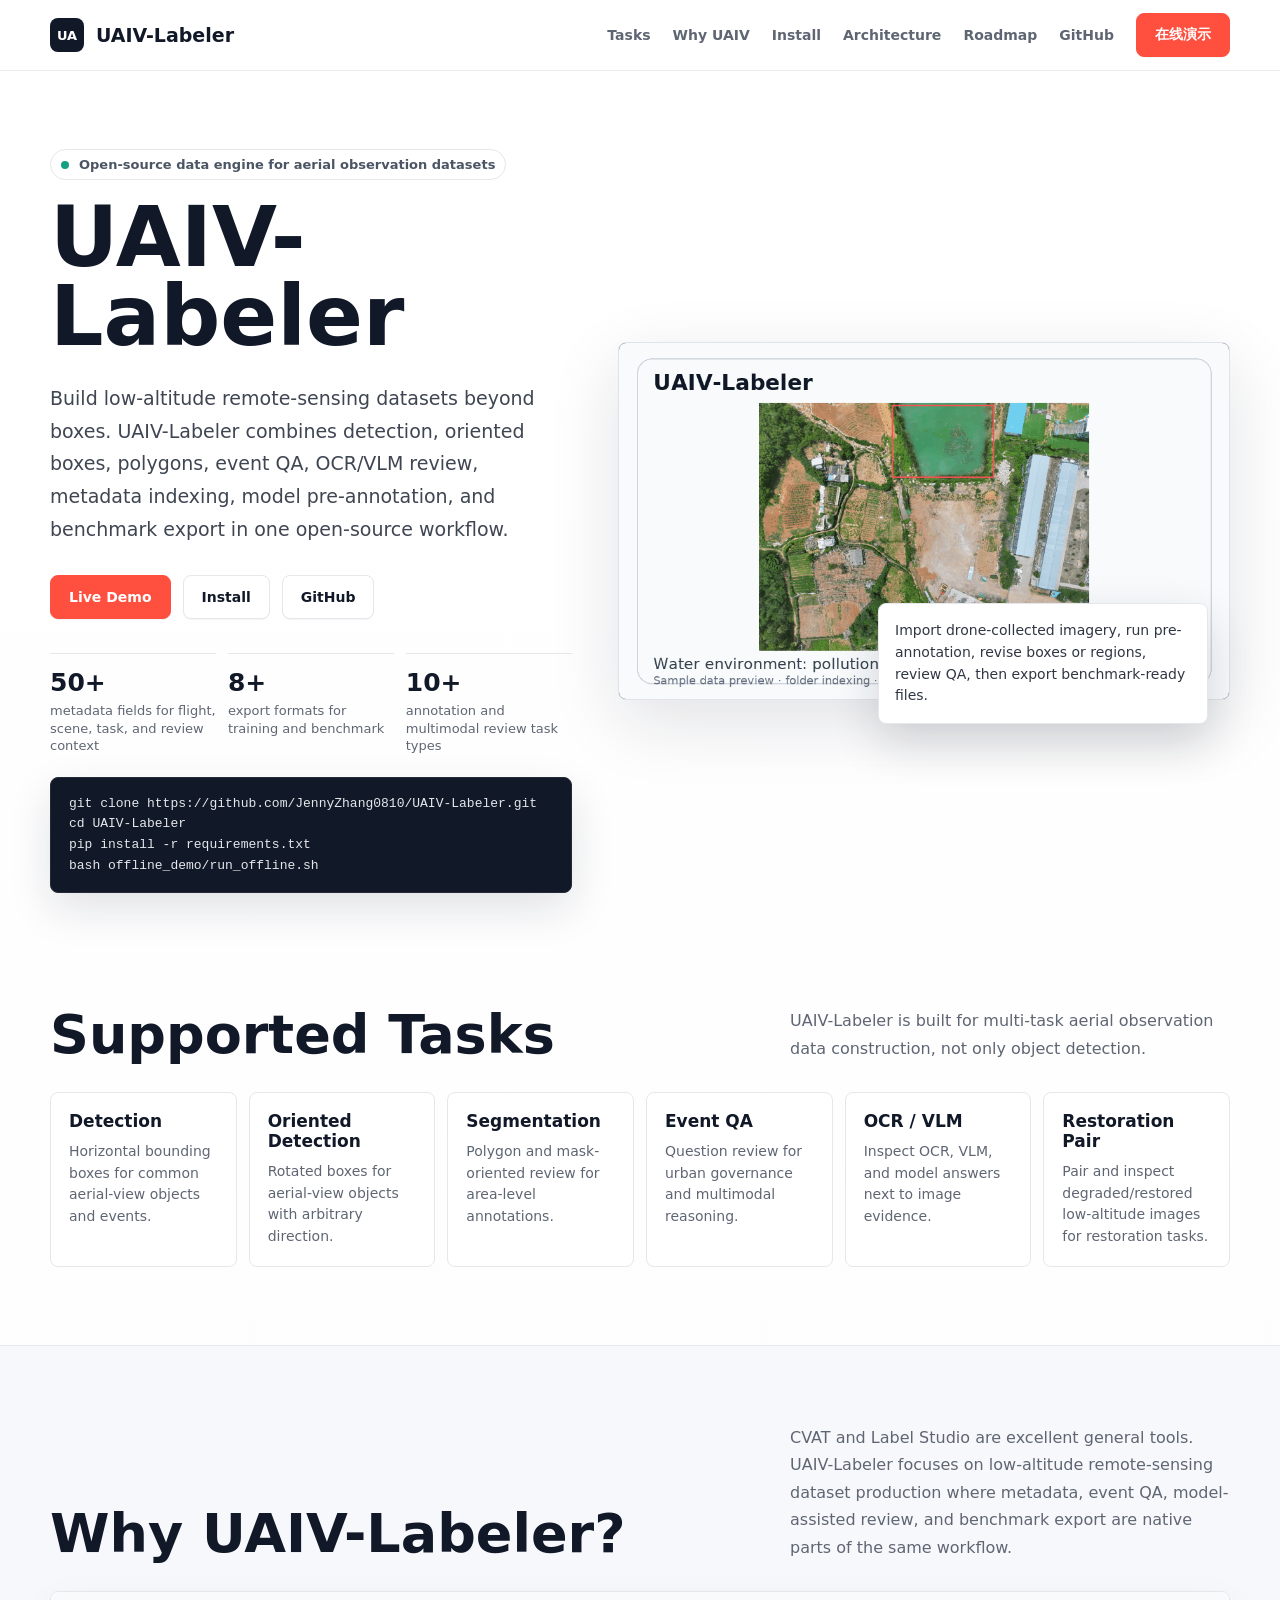
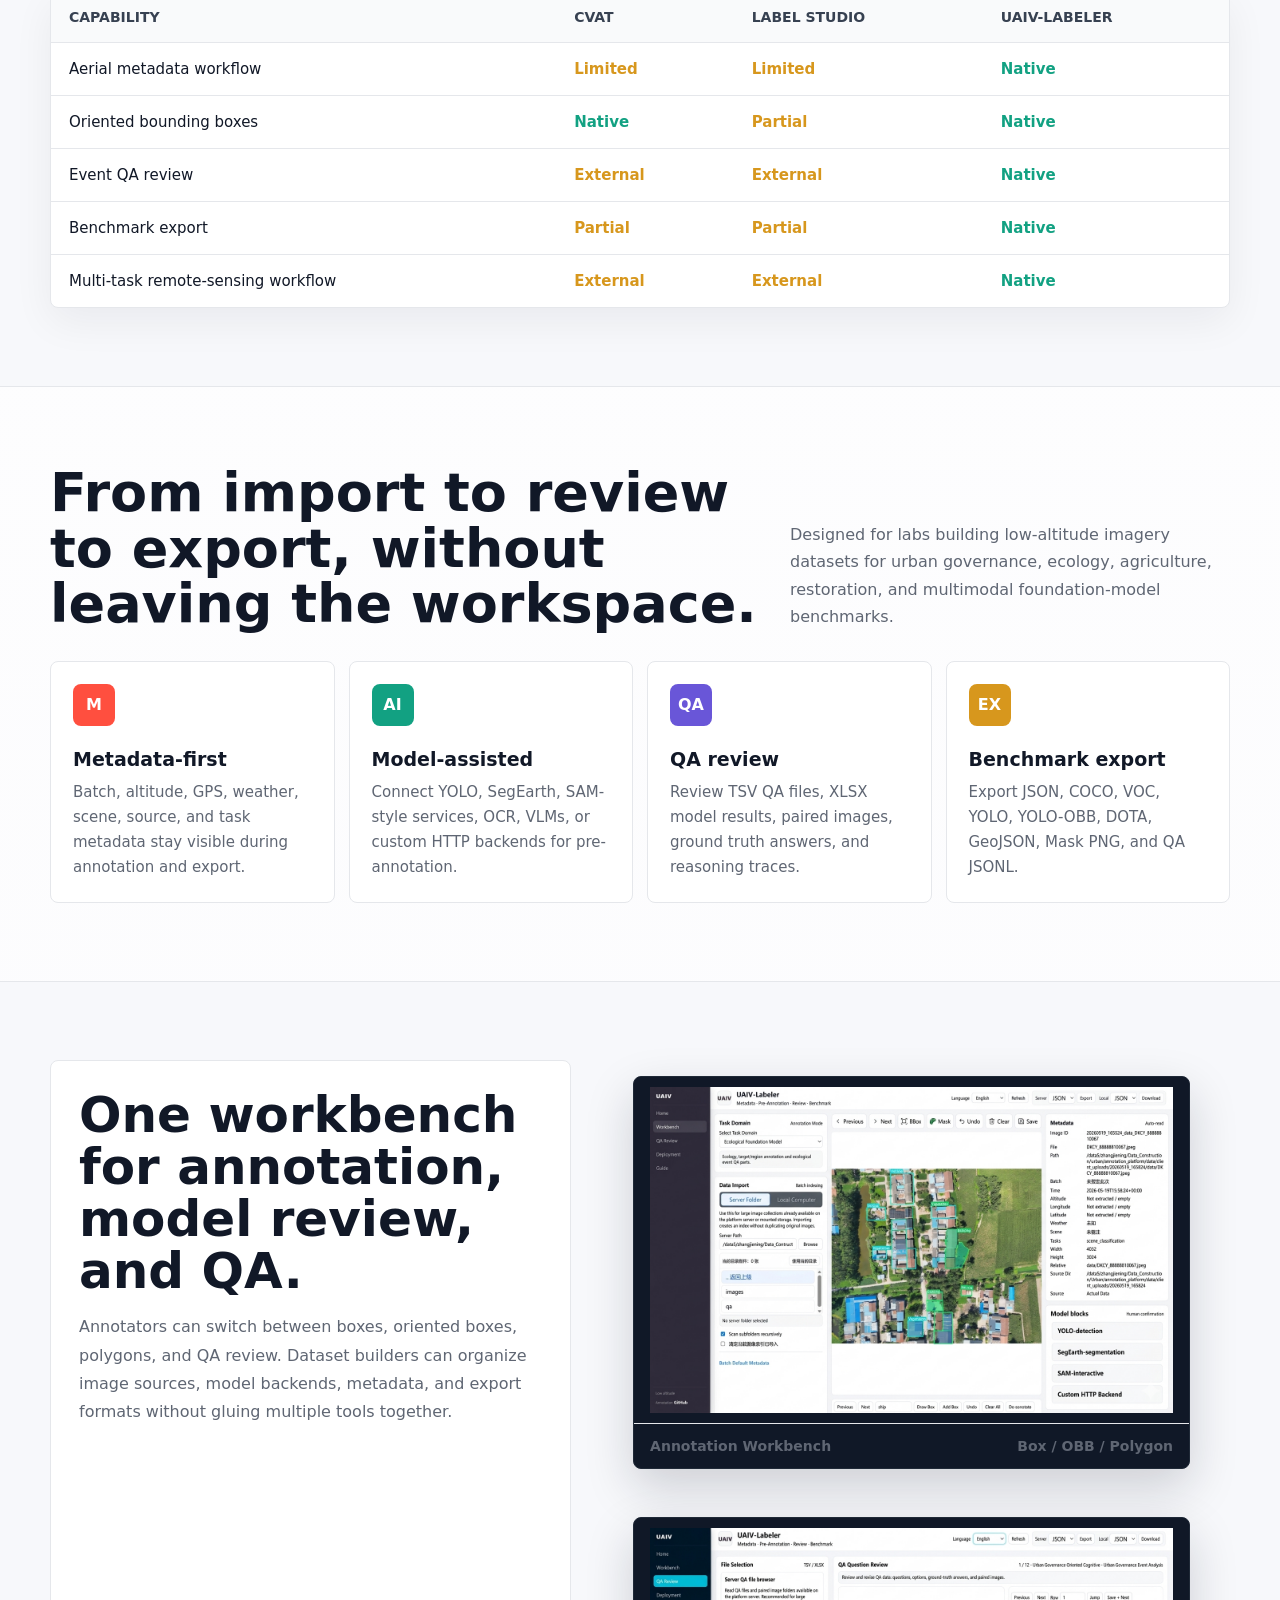
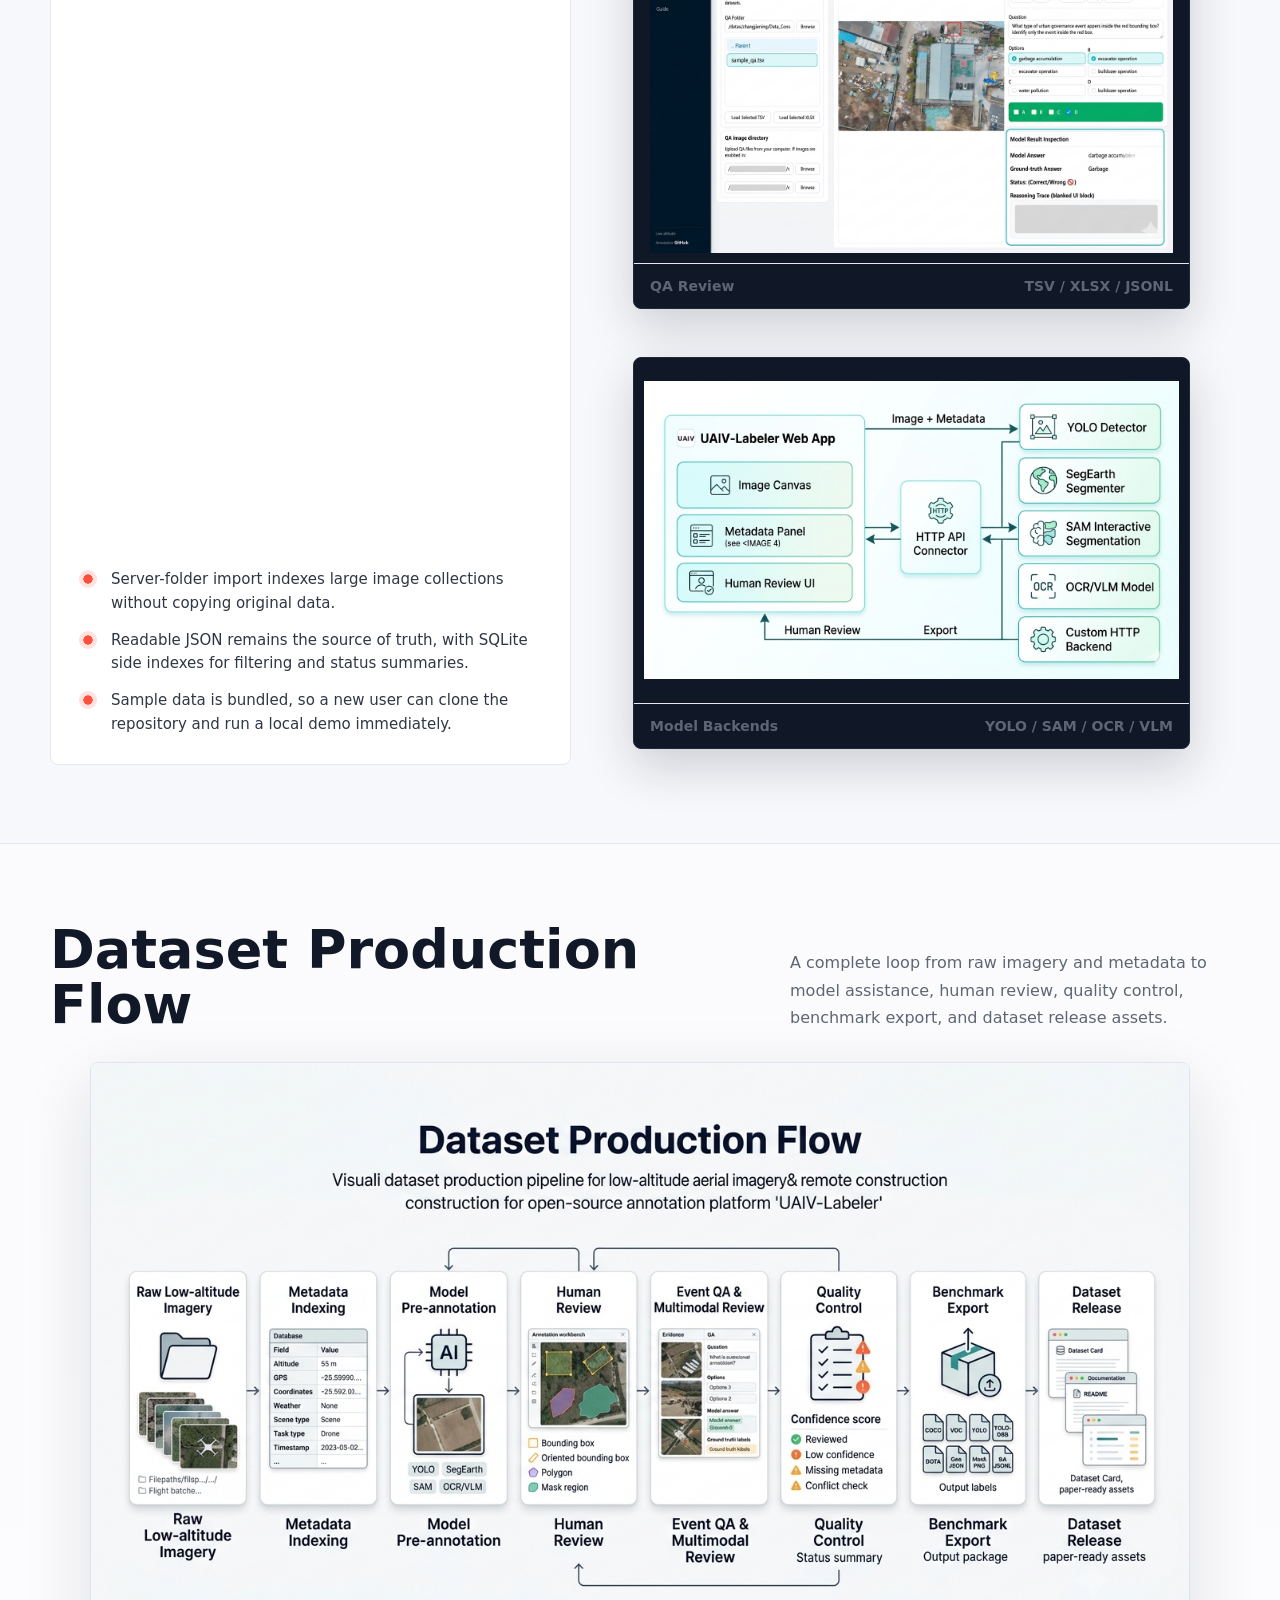
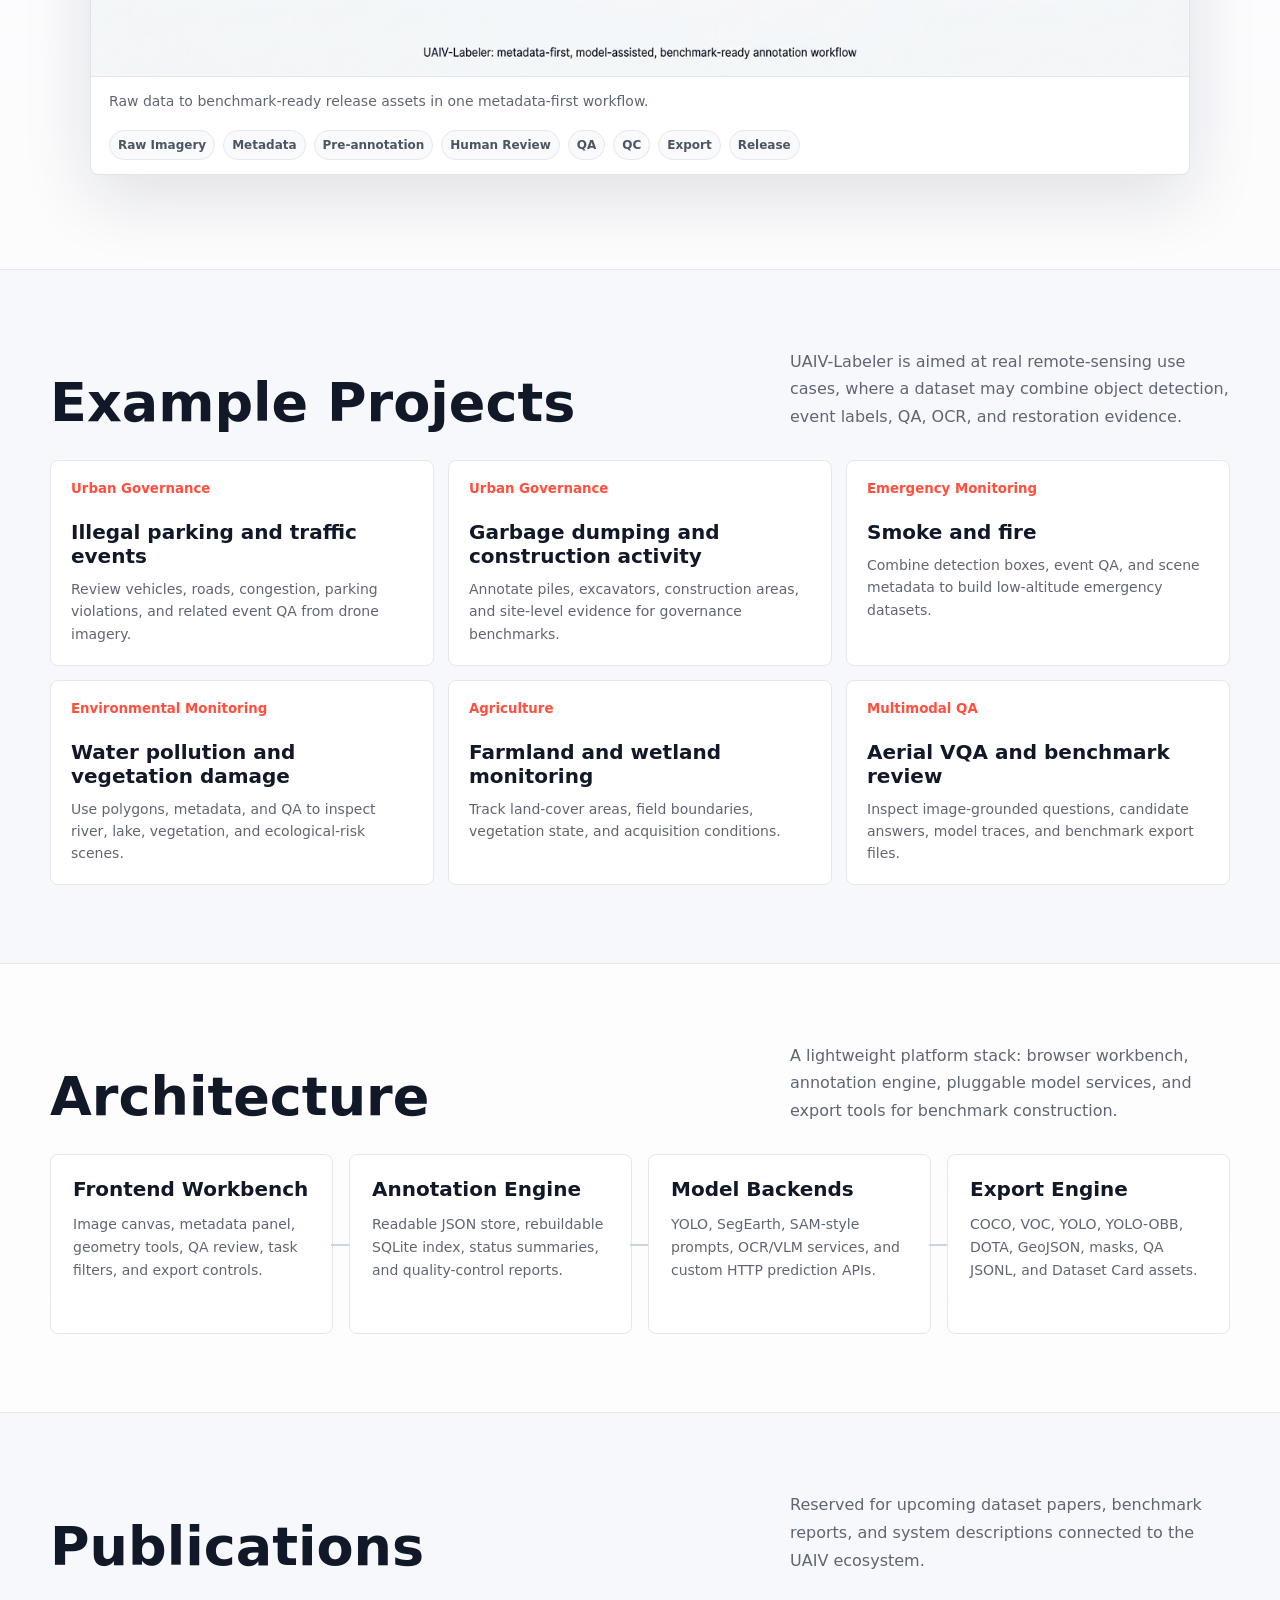
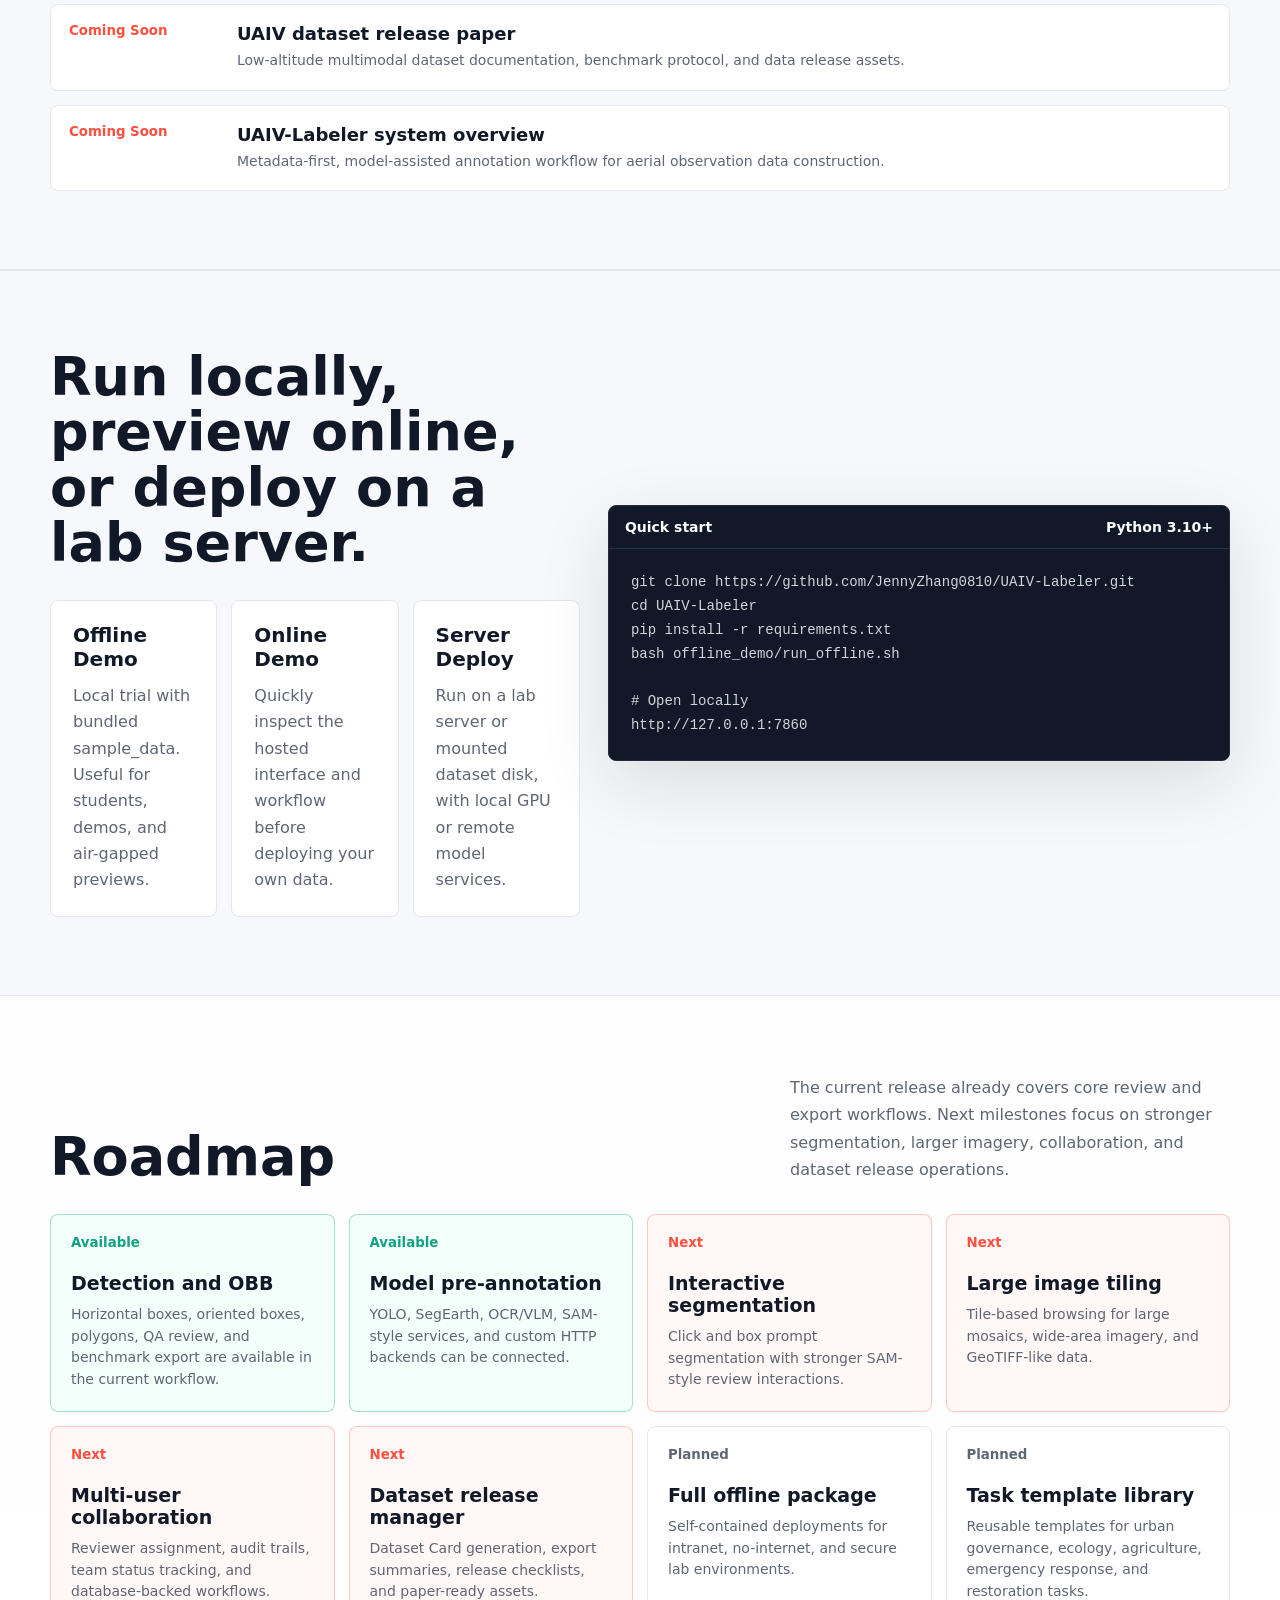
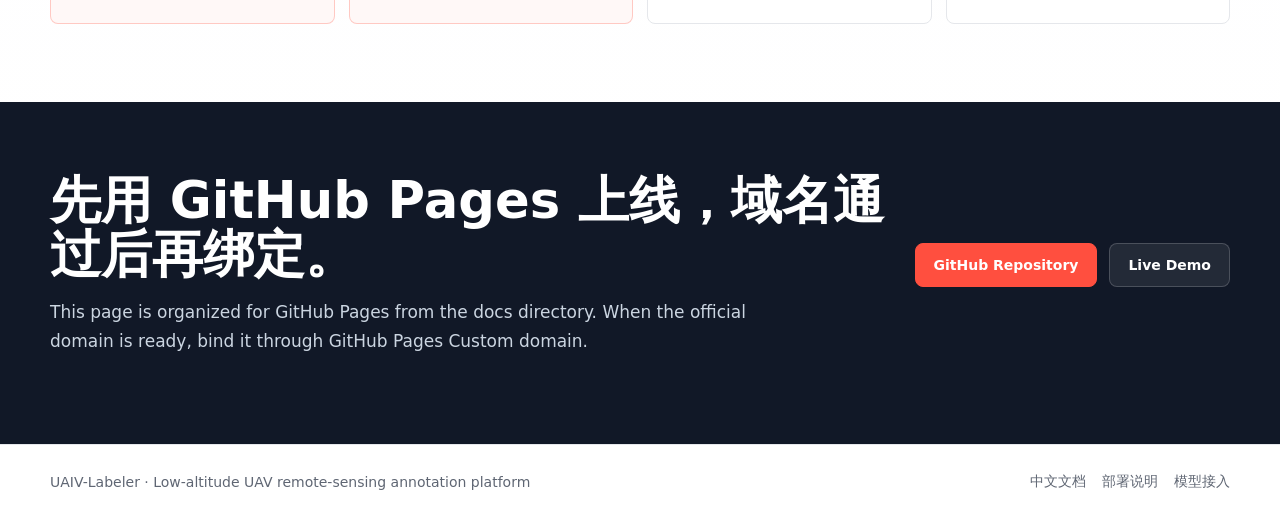
==== docs/index.html @ 48219d0e "Update index.html" ====
<!doctype html>
<html lang="zh-CN">
<head>
  <meta charset="utf-8">
  <meta name="viewport" content="width=device-width, initial-scale=1">
  <meta name="description" content="UAIV-Labeler is a lightweight semi-automatic annotation platform for low-altitude UAV remote-sensing datasets.">
  <title>UAIV-Labeler | Low-altitude UAV Annotation Platform</title>
  <style>
    :root {
      --ink: #111827;
      --muted: #5f6673;
      --line: #e5e7eb;
      --paper: #ffffff;
      --soft: #f7f8fb;
      --accent: #ff4f3f;
      --accent-dark: #d93428;
      --green: #12a182;
      --gold: #d7971d;
      --violet: #6956d8;
      --shadow: 0 22px 70px rgba(17, 24, 39, 0.12);
      font-family: Inter, ui-sans-serif, system-ui, -apple-system, BlinkMacSystemFont, "Segoe UI", Arial, "Noto Sans", sans-serif;
      color: var(--ink);
      background: var(--paper);
    }

    * {
      box-sizing: border-box;
    }

    body {
      margin: 0;
      background: linear-gradient(180deg, #fff 0%, #fbfbfd 44%, #fff 100%);
      color: var(--ink);
      letter-spacing: 0;
    }

    a {
      color: inherit;
      text-decoration: none;
    }

    img {
      display: block;
      max-width: 100%;
    }

    .shell {
      width: min(1180px, calc(100% - 40px));
      margin: 0 auto;
    }

    .nav {
      position: sticky;
      top: 0;
      z-index: 20;
      border-bottom: 1px solid rgba(229, 231, 235, 0.82);
      background: rgba(255, 255, 255, 0.88);
      backdrop-filter: blur(18px);
    }

    .nav-inner {
      display: flex;
      align-items: center;
      justify-content: space-between;
      min-height: 70px;
      gap: 24px;
    }

    .brand {
      display: inline-flex;
      align-items: center;
      gap: 12px;
      font-weight: 800;
      font-size: 19px;
      white-space: nowrap;
    }

    .mark {
      width: 34px;
      height: 34px;
      border-radius: 8px;
      display: grid;
      place-items: center;
      background: var(--ink);
      color: #fff;
      font-size: 13px;
      letter-spacing: 0;
    }

    .nav-links {
      display: flex;
      align-items: center;
      justify-content: flex-end;
      gap: 22px;
      color: var(--muted);
      font-size: 14px;
      font-weight: 650;
    }

    .nav-links a:hover {
      color: var(--ink);
    }

    .button {
      display: inline-flex;
      align-items: center;
      justify-content: center;
      min-height: 44px;
      padding: 0 18px;
      border-radius: 8px;
      border: 1px solid var(--line);
      background: #fff;
      color: var(--ink);
      font-weight: 750;
      font-size: 14px;
      box-shadow: 0 1px 0 rgba(17, 24, 39, 0.04);
    }

    .button.primary {
      border-color: var(--accent);
      background: var(--accent);
      color: #fff;
    }

    .button.primary:hover {
      background: var(--accent-dark);
      border-color: var(--accent-dark);
    }

    .hero {
      padding: 78px 0 36px;
    }

    .hero-grid {
      display: grid;
      grid-template-columns: minmax(0, 0.92fr) minmax(430px, 1.08fr);
      align-items: center;
      gap: 46px;
    }

    .eyebrow {
      display: inline-flex;
      align-items: center;
      gap: 10px;
      margin-bottom: 18px;
      padding: 7px 10px;
      border: 1px solid var(--line);
      border-radius: 999px;
      color: #4b5563;
      background: #fff;
      font-size: 13px;
      font-weight: 750;
    }

    .dot {
      width: 8px;
      height: 8px;
      border-radius: 999px;
      background: var(--green);
    }

    h1 {
      margin: 0;
      max-width: 680px;
      font-size: clamp(48px, 7vw, 84px);
      line-height: 0.94;
      letter-spacing: 0;
    }

    .lead {
      margin: 26px 0 0;
      max-width: 620px;
      color: #3f4652;
      font-size: 19px;
      line-height: 1.72;
    }

    .hero-actions {
      display: flex;
      align-items: center;
      flex-wrap: wrap;
      gap: 12px;
      margin-top: 30px;
    }

    .stats {
      display: grid;
      grid-template-columns: repeat(3, 1fr);
      gap: 12px;
      margin-top: 34px;
      max-width: 620px;
    }

    .stat {
      border-top: 1px solid var(--line);
      padding-top: 16px;
    }

    .stat strong {
      display: block;
      font-size: 25px;
      line-height: 1;
    }

    .stat span {
      display: block;
      margin-top: 7px;
      color: var(--muted);
      font-size: 13px;
      line-height: 1.35;
    }

    .hero-code {
      margin-top: 22px;
      max-width: 620px;
      border-radius: 8px;
      border: 1px solid #252a36;
      background: #111827;
      color: #e5e7eb;
      box-shadow: 0 16px 44px rgba(17, 24, 39, 0.12);
    }

    .hero-code pre {
      padding: 16px 18px;
      font-size: 13px;
      line-height: 1.58;
    }

    .product-shot {
      position: relative;
    }

    .product-frame {
      overflow: hidden;
      border-radius: 8px;
      border: 1px solid #dfe3ea;
      background: #fff;
      box-shadow: var(--shadow);
    }

    .product-frame img {
      width: 100%;
      aspect-ratio: 1312 / 816;
      object-fit: cover;
    }

    .demo-frame img {
      aspect-ratio: 960 / 560;
      object-fit: contain;
      background: #101827;
    }

    .floating-note {
      position: absolute;
      right: 22px;
      bottom: -24px;
      width: min(330px, 70%);
      padding: 16px;
      border: 1px solid var(--line);
      border-radius: 8px;
      background: #fff;
      box-shadow: 0 18px 48px rgba(17, 24, 39, 0.16);
      font-size: 14px;
      line-height: 1.55;
      color: #303744;
    }

    section {
      padding: 78px 0;
    }

    .section-head {
      display: flex;
      align-items: end;
      justify-content: space-between;
      gap: 28px;
      margin-bottom: 30px;
    }

    .section-head h2 {
      margin: 0;
      max-width: 760px;
      font-size: clamp(32px, 4.5vw, 54px);
      line-height: 1.02;
      letter-spacing: 0;
    }

    .section-head p {
      margin: 0;
      max-width: 440px;
      color: var(--muted);
      font-size: 16px;
      line-height: 1.72;
    }

    .feature-grid {
      display: grid;
      grid-template-columns: repeat(4, 1fr);
      gap: 14px;
    }

    .feature {
      min-height: 230px;
      border: 1px solid var(--line);
      border-radius: 8px;
      padding: 22px;
      background: #fff;
    }

    .icon {
      width: 42px;
      height: 42px;
      display: grid;
      place-items: center;
      border-radius: 8px;
      color: #fff;
      font-weight: 850;
      margin-bottom: 22px;
    }

    .feature:nth-child(1) .icon { background: var(--accent); }
    .feature:nth-child(2) .icon { background: var(--green); }
    .feature:nth-child(3) .icon { background: var(--violet); }
    .feature:nth-child(4) .icon { background: var(--gold); }

    .feature h3 {
      margin: 0 0 10px;
      font-size: 19px;
      letter-spacing: 0;
    }

    .feature p {
      margin: 0;
      color: var(--muted);
      line-height: 1.68;
      font-size: 15px;
    }

    .showcase {
      background: var(--soft);
      border-top: 1px solid var(--line);
      border-bottom: 1px solid var(--line);
    }

    .showcase-grid {
      display: grid;
      grid-template-columns: 0.9fr 1.1fr;
      gap: 22px;
      align-items: stretch;
    }

    .showcase-copy {
      display: flex;
      flex-direction: column;
      justify-content: space-between;
      padding: 28px;
      border: 1px solid var(--line);
      border-radius: 8px;
      background: #fff;
    }

    .showcase-copy h2 {
      margin: 0;
      font-size: clamp(30px, 4vw, 50px);
      line-height: 1.04;
    }

    .showcase-copy p {
      color: var(--muted);
      font-size: 16px;
      line-height: 1.76;
    }

    .check-list {
      display: grid;
      gap: 14px;
      margin-top: 16px;
    }

    .check {
      display: grid;
      grid-template-columns: 22px 1fr;
      gap: 10px;
      color: #303744;
      font-size: 15px;
      line-height: 1.55;
    }

    .check::before {
      content: "";
      width: 18px;
      height: 18px;
      margin-top: 2px;
      border-radius: 999px;
      background: radial-gradient(circle at center, var(--accent) 0 35%, #ffe1dd 38% 100%);
    }

    .tabs {
      display: grid;
      gap: 16px;
    }

    .tabs .screen {
      background: #101827;
      border-color: #1f2937;
      box-shadow: 0 18px 48px rgba(17, 24, 39, 0.18);
    }

    .tabs .screen img {
      padding: 10px;
      background: #101827;
      object-fit: contain;
    }

    .screen {
      overflow: hidden;
      border: 1px solid #dfe3ea;
      border-radius: 8px;
      background: #fff;
      box-shadow: 0 14px 40px rgba(17, 24, 39, 0.08);
    }

    .screen img {
      width: 100%;
      aspect-ratio: 1312 / 816;
      object-fit: cover;
    }

    .screen-caption {
      display: flex;
      align-items: center;
      justify-content: space-between;
      gap: 12px;
      padding: 14px 16px;
      border-top: 1px solid var(--line);
      color: var(--muted);
      font-size: 14px;
      font-weight: 650;
    }

    .workflow-grid {
      display: grid;
      grid-template-columns: repeat(3, 1fr);
      gap: 16px;
    }

    .step {
      position: relative;
      border: 1px solid var(--line);
      border-radius: 8px;
      background: #fff;
      padding: 24px;
      min-height: 245px;
    }

    .step-number {
      color: var(--accent);
      font-weight: 850;
      font-size: 14px;
      margin-bottom: 34px;
    }

    .step h3 {
      margin: 0 0 12px;
      font-size: 22px;
    }

    .step p {
      margin: 0;
      color: var(--muted);
      line-height: 1.68;
    }

    .code-panel {
      overflow: hidden;
      border-radius: 8px;
      border: 1px solid #252a36;
      background: #111827;
      color: #d1d5db;
      box-shadow: var(--shadow);
    }

    .code-title {
      display: flex;
      align-items: center;
      justify-content: space-between;
      padding: 13px 16px;
      border-bottom: 1px solid #263041;
      color: #f9fafb;
      font-weight: 750;
      font-size: 14px;
    }

    pre {
      margin: 0;
      padding: 22px;
      overflow-x: auto;
      font: 14px/1.7 ui-monospace, SFMono-Regular, Menlo, Monaco, Consolas, "Liberation Mono", monospace;
      white-space: pre;
    }

    .two-col {
      display: grid;
      grid-template-columns: 0.92fr 1.08fr;
      gap: 28px;
      align-items: center;
    }

    .mode-grid {
      display: grid;
      grid-template-columns: repeat(3, 1fr);
      gap: 14px;
    }

    .mode {
      border: 1px solid var(--line);
      border-radius: 8px;
      background: #fff;
      padding: 22px;
      min-height: 210px;
    }

    .mode strong {
      display: block;
      font-size: 20px;
      margin-bottom: 12px;
    }

    .mode p {
      margin: 0;
      color: var(--muted);
      line-height: 1.65;
    }

    .task-grid {
      display: grid;
      grid-template-columns: repeat(6, 1fr);
      gap: 12px;
    }

    .task {
      min-height: 150px;
      padding: 18px;
      border: 1px solid var(--line);
      border-radius: 8px;
      background: #fff;
    }

    .task strong {
      display: block;
      margin-bottom: 10px;
      font-size: 17px;
    }

    .task span {
      color: var(--muted);
      font-size: 14px;
      line-height: 1.55;
    }

    .compare-wrap {
      overflow-x: auto;
      border: 1px solid var(--line);
      border-radius: 8px;
      background: #fff;
      box-shadow: 0 14px 40px rgba(17, 24, 39, 0.06);
    }

    .compare-table {
      width: 100%;
      min-width: 760px;
      border-collapse: collapse;
      text-align: left;
      font-size: 15px;
    }

    .compare-table th,
    .compare-table td {
      padding: 17px 18px;
      border-bottom: 1px solid var(--line);
    }

    .compare-table th {
      background: #f9fafb;
      color: #374151;
      font-size: 14px;
      text-transform: uppercase;
      letter-spacing: 0;
    }

    .compare-table tr:last-child td {
      border-bottom: 0;
    }

    .yes {
      color: var(--green);
      font-weight: 850;
    }

    .no {
      color: #9ca3af;
      font-weight: 850;
    }

    .partial {
      color: var(--gold);
      font-weight: 850;
    }

    .project-grid {
      display: grid;
      grid-template-columns: repeat(3, 1fr);
      gap: 14px;
    }

    .project {
      min-height: 160px;
      padding: 20px;
      border: 1px solid var(--line);
      border-radius: 8px;
      background: #fff;
    }

    .project small {
      display: block;
      color: var(--accent);
      font-weight: 800;
      margin-bottom: 24px;
    }

    .project strong {
      display: block;
      font-size: 20px;
      margin-bottom: 10px;
    }

    .project span {
      color: var(--muted);
      line-height: 1.58;
      font-size: 14px;
    }

    .architecture {
      display: grid;
      grid-template-columns: repeat(4, 1fr);
      gap: 16px;
      align-items: stretch;
    }

    .arch-node {
      position: relative;
      min-height: 180px;
      padding: 22px;
      border: 1px solid var(--line);
      border-radius: 8px;
      background: #fff;
    }

    .arch-node::after {
      content: "";
      position: absolute;
      top: 50%;
      right: -17px;
      width: 18px;
      height: 2px;
      background: #cbd5e1;
    }

    .arch-node:last-child::after {
      display: none;
    }

    .arch-node strong {
      display: block;
      font-size: 20px;
      margin-bottom: 12px;
    }

    .arch-node p {
      margin: 0;
      color: var(--muted);
      line-height: 1.62;
      font-size: 14px;
    }

    .flow-figure {
      overflow: hidden;
      border: 1px solid #dfe3ea;
      border-radius: 8px;
      background: #fff;
      box-shadow: var(--shadow);
    }

    .flow-figure img {
      width: 100%;
      aspect-ratio: 1376 / 768;
      object-fit: contain;
      background: #fff;
    }

    .flow-caption {
      display: flex;
      align-items: center;
      justify-content: space-between;
      gap: 18px;
      flex-wrap: wrap;
      padding: 14px 18px;
      border-top: 1px solid var(--line);
      color: var(--muted);
      font-size: 14px;
      line-height: 1.5;
    }

    .flow-tags {
      display: flex;
      gap: 8px;
      flex-wrap: wrap;
    }

    .flow-tags span {
      padding: 5px 8px;
      border: 1px solid var(--line);
      border-radius: 999px;
      background: #f9fafb;
      color: #4b5563;
      font-size: 12px;
      font-weight: 750;
    }

    .roadmap-grid {
      display: grid;
      grid-template-columns: repeat(4, 1fr);
      gap: 14px;
    }

    .roadmap-item {
      min-height: 168px;
      padding: 20px;
      border: 1px solid var(--line);
      border-radius: 8px;
      background: #fff;
    }

    .roadmap-item.done {
      border-color: rgba(18, 161, 130, 0.34);
      background: #f3fffb;
    }

    .roadmap-item.next {
      border-color: rgba(255, 79, 63, 0.28);
      background: #fff8f7;
    }

    .roadmap-item small {
      display: block;
      margin-bottom: 22px;
      font-weight: 850;
      color: var(--muted);
    }

    .roadmap-item.done small {
      color: var(--green);
    }

    .roadmap-item.next small {
      color: var(--accent);
    }

    .roadmap-item strong {
      display: block;
      margin-bottom: 10px;
      font-size: 19px;
    }

    .roadmap-item span {
      color: var(--muted);
      line-height: 1.55;
      font-size: 14px;
    }

    .publication-list {
      display: grid;
      gap: 14px;
    }

    .publication {
      display: grid;
      grid-template-columns: 150px 1fr;
      gap: 18px;
      padding: 18px;
      border: 1px solid var(--line);
      border-radius: 8px;
      background: #fff;
    }

    .publication small {
      color: var(--accent);
      font-weight: 850;
    }

    .publication strong {
      display: block;
      margin-bottom: 6px;
      font-size: 18px;
    }

    .publication span {
      color: var(--muted);
      line-height: 1.55;
      font-size: 14px;
    }

    .cta {
      padding: 72px 0 88px;
      background: #111827;
      color: #fff;
    }

    .cta-inner {
      display: grid;
      grid-template-columns: 1fr auto;
      gap: 30px;
      align-items: center;
    }

    .cta h2 {
      margin: 0 0 16px;
      font-size: clamp(32px, 4vw, 52px);
      line-height: 1.05;
    }

    .cta p {
      margin: 0;
      max-width: 720px;
      color: #cbd5e1;
      font-size: 17px;
      line-height: 1.72;
    }

    .cta-actions {
      display: flex;
      gap: 12px;
      flex-wrap: wrap;
      justify-content: flex-end;
    }

    .cta .button {
      border-color: rgba(255,255,255,0.18);
      background: rgba(255,255,255,0.08);
      color: #fff;
    }

    .cta .button.primary {
      background: var(--accent);
      border-color: var(--accent);
    }

    footer {
      border-top: 1px solid var(--line);
      padding: 28px 0;
      color: var(--muted);
      font-size: 14px;
      background: #fff;
    }

    .footer-inner {
      display: flex;
      align-items: center;
      justify-content: space-between;
      gap: 18px;
      flex-wrap: wrap;
    }

    
    .footer-links {
      display: flex;
      gap: 16px;
      flex-wrap: wrap;
    }

    @media (max-width: 980px) {
      .nav-links a:not(.button) {
        display: none;
      }

      .hero-grid,
      .showcase-grid,
      .two-col,
      .cta-inner {
        grid-template-columns: 1fr;
      }

      .feature-grid,
      .workflow-grid,
      .mode-grid,
      .task-grid,
      .project-grid,
      .architecture,
      .roadmap-grid {
        grid-template-columns: repeat(2, 1fr);
      }

      .arch-node::after {
        display: none;
      }

      .section-head {
        display: block;
      }

      .section-head p {
        margin-top: 18px;
      }

      .cta-actions {
        justify-content: flex-start;
      }
    }

    @media (max-width: 640px) {
      .shell {
        width: min(100% - 28px, 1180px);
      }

      .nav-inner {
        min-height: 64px;
      }

      .brand {
        font-size: 17px;
      }

      .nav-links .button {
        min-height: 38px;
        padding: 0 12px;
      }

      .hero {
        padding-top: 52px;
      }

      h1 {
        font-size: 46px;
      }

      .lead {
        font-size: 17px;
      }

      .stats,
      .feature-grid,
      .workflow-grid,
      .mode-grid,
      .task-grid,
      .project-grid,
      .architecture,
      .roadmap-grid,
      .publication {
        grid-template-columns: 1fr;
      }

      .floating-note {
        position: static;
        width: 100%;
        margin-top: 12px;
      }

      section {
        padding: 58px 0;
      }

      .showcase-copy {
        padding: 22px;
      }
    }
  </style>
</head>
<body>
  <nav class="nav">
    <div class="shell nav-inner">
      <a class="brand" href="#">
        <span class="mark">UA</span>
        <span>UAIV-Labeler</span>
      </a>
      <div class="nav-links">
        <a href="#tasks">Tasks</a>
        <a href="#compare">Why UAIV</a>
        <a href="#install">Install</a>
        <a href="#architecture">Architecture</a>
        <a href="#roadmap">Roadmap</a>
        <a href="https://github.com/JennyZhang0810/UAIV-Labeler">GitHub</a>
        <a class="button primary" href="http://121.48.163.156:7860">在线演示</a>
      </div>
    </div>
  </nav>

  <main>
    <header class="hero">
      <div class="shell hero-grid">
        <div>
          <div class="eyebrow"><span class="dot"></span> Open-source data engine for aerial observation datasets</div>
          <h1>UAIV-Labeler</h1>
          <p class="lead">
            Build low-altitude remote-sensing datasets beyond boxes. UAIV-Labeler combines detection, oriented boxes, polygons, event QA, OCR/VLM review, metadata indexing, model pre-annotation, and benchmark export in one open-source workflow.
          </p>
          <div class="hero-actions">
            <a class="button primary" href="http://121.48.163.156:7860">Live Demo</a>
            <a class="button" href="#install">Install</a>
            <a class="button" href="https://github.com/JennyZhang0810/UAIV-Labeler">GitHub</a>
          </div>
          <div class="stats">
            <div class="stat">
              <strong>50+</strong>
              <span>metadata fields for flight, scene, task, and review context</span>
            </div>
            <div class="stat">
              <strong>8+</strong>
              <span>export formats for training and benchmark</span>
            </div>
            <div class="stat">
              <strong>10+</strong>
              <span>annotation and multimodal review task types</span>
            </div>
          </div>
          <div id="install" class="hero-code">
            <pre><code>git clone https://github.com/JennyZhang0810/UAIV-Labeler.git
cd UAIV-Labeler
pip install -r requirements.txt
bash offline_demo/run_offline.sh</code></pre>
          </div>
        </div>
        <div class="product-shot">
          <div class="product-frame demo-frame">
            <img src="site-assets/sample-preview.gif" alt="UAIV-Labeler demo workflow animation">
          </div>
          <div class="floating-note">
            Import drone-collected imagery, run pre-annotation, revise boxes or regions, review QA, then export benchmark-ready files.
          </div>
        </div>
      </div>
    </header>

    <section id="tasks">
      <div class="shell">
        <div class="section-head">
          <h2>Supported Tasks</h2>
          <p>UAIV-Labeler is built for multi-task aerial observation data construction, not only object detection.</p>
        </div>
        <div class="task-grid">
          <article class="task">
            <strong>Detection</strong>
            <span>Horizontal bounding boxes for common aerial-view objects and events.</span>
          </article>
          <article class="task">
            <strong>Oriented Detection</strong>
            <span>Rotated boxes for aerial-view objects with arbitrary direction.</span>
          </article>
          <article class="task">
            <strong>Segmentation</strong>
            <span>Polygon and mask-oriented review for area-level annotations.</span>
          </article>
          <article class="task">
            <strong>Event QA</strong>
            <span>Question review for urban governance and multimodal reasoning.</span>
          </article>
          <article class="task">
            <strong>OCR / VLM</strong>
            <span>Inspect OCR, VLM, and model answers next to image evidence.</span>
          </article>
          <article class="task">
            <strong>Restoration Pair</strong>
            <span>Pair and inspect degraded/restored low-altitude images for restoration tasks.</span>
          </article>
        </div>
      </div>
    </section>

    <section id="compare" class="showcase">
      <div class="shell">
        <div class="section-head">
          <h2>Why UAIV-Labeler?</h2>
          <p>CVAT and Label Studio are excellent general tools. UAIV-Labeler focuses on low-altitude remote-sensing dataset production where metadata, event QA, model-assisted review, and benchmark export are native parts of the same workflow.</p>
        </div>
        <div class="compare-wrap">
          <table class="compare-table" aria-label="UAIV-Labeler comparison with CVAT and Label Studio">
            <thead>
              <tr>
                <th>Capability</th>
                <th>CVAT</th>
                <th>Label Studio</th>
                <th>UAIV-Labeler</th>
              </tr>
            </thead>
            <tbody>
              <tr>
                <td>Aerial metadata workflow</td>
                <td class="partial">Limited</td>
                <td class="partial">Limited</td>
                <td class="yes">Native</td>
              </tr>
              <tr>
                <td>Oriented bounding boxes</td>
                <td class="yes">Native</td>
                <td class="partial">Partial</td>
                <td class="yes">Native</td>
              </tr>
              <tr>
                <td>Event QA review</td>
                <td class="partial">External</td>
                <td class="partial">External</td>
                <td class="yes">Native</td>
              </tr>
              <tr>
                <td>Benchmark export</td>
                <td class="partial">Partial</td>
                <td class="partial">Partial</td>
                <td class="yes">Native</td>
              </tr>
              <tr>
                <td>Multi-task remote-sensing workflow</td>
                <td class="partial">External</td>
                <td class="partial">External</td>
                <td class="yes">Native</td>
              </tr>
            </tbody>
          </table>
        </div>
      </div>
    </section>

    <section id="features">
      <div class="shell">
        <div class="section-head">
          <h2>From import to review to export, without leaving the workspace.</h2>
          <p>Designed for labs building low-altitude imagery datasets for urban governance, ecology, agriculture, restoration, and multimodal foundation-model benchmarks.</p>
        </div>
        <div class="feature-grid">
          <article class="feature">
            <div class="icon">M</div>
            <h3>Metadata-first</h3>
            <p>Batch, altitude, GPS, weather, scene, source, and task metadata stay visible during annotation and export.</p>
          </article>
          <article class="feature">
            <div class="icon">AI</div>
            <h3>Model-assisted</h3>
            <p>Connect YOLO, SegEarth, SAM-style services, OCR, VLMs, or custom HTTP backends for pre-annotation.</p>
          </article>
          <article class="feature">
            <div class="icon">QA</div>
            <h3>QA review</h3>
            <p>Review TSV QA files, XLSX model results, paired images, ground truth answers, and reasoning traces.</p>
          </article>
          <article class="feature">
            <div class="icon">EX</div>
            <h3>Benchmark export</h3>
            <p>Export JSON, COCO, VOC, YOLO, YOLO-OBB, DOTA, GeoJSON, Mask PNG, and QA JSONL.</p>
          </article>
        </div>
      </div>
    </section>

    <section class="showcase">
      <div class="shell showcase-grid">
        <div class="showcase-copy">
          <div>
            <h2>One workbench for annotation, model review, and QA.</h2>
            <p>Annotators can switch between boxes, oriented boxes, polygons, and QA review. Dataset builders can organize image sources, model backends, metadata, and export formats without gluing multiple tools together.</p>
          </div>
          <div class="check-list">
            <div class="check">Server-folder import indexes large image collections without copying original data.</div>
            <div class="check">Readable JSON remains the source of truth, with SQLite side indexes for filtering and status summaries.</div>
            <div class="check">Sample data is bundled, so a new user can clone the repository and run a local demo immediately.</div>
          </div>
        </div>
        <div class="tabs">
          <figure class="screen">
            <img src="site-assets/workbench.png" alt="UAIV-Labeler annotation workbench screenshot">
            <figcaption class="screen-caption">
              <span>Annotation Workbench</span>
              <span>Box / OBB / Polygon</span>
            </figcaption>
          </figure>
          <figure class="screen">
            <img src="site-assets/qa-review.png" alt="UAIV-Labeler QA review screenshot">
            <figcaption class="screen-caption">
              <span>QA Review</span>
              <span>TSV / XLSX / JSONL</span>
            </figcaption>
          </figure>
          <figure class="screen">
            <img src="site-assets/model-backends.jpg" alt="UAIV-Labeler model integration screenshot">
            <figcaption class="screen-caption">
              <span>Model Backends</span>
              <span>YOLO / SAM / OCR / VLM</span>
            </figcaption>
          </figure>
        </div>
      </div>
    </section>

    <section id="workflow">
      <div class="shell">
        <div class="section-head">
          <h2>Dataset Production Flow</h2>
          <p>A complete loop from raw imagery and metadata to model assistance, human review, quality control, benchmark export, and dataset release assets.</p>
        </div>
        <figure class="flow-figure">
          <img src="site-assets/dataset-production-flow.png.png" alt="Dataset production flow from raw imagery and metadata indexing to pre-annotation, human review, quality control, benchmark export, and dataset release">
          <figcaption class="flow-caption">
            <span>Raw data to benchmark-ready release assets in one metadata-first workflow.</span>
            <div class="flow-tags">
              <span>Raw Imagery</span>
              <span>Metadata</span>
              <span>Pre-annotation</span>
              <span>Human Review</span>
              <span>QA</span>
              <span>QC</span>
              <span>Export</span>
              <span>Release</span>
            </div>
          </figcaption>
        </figure>
      </div>
    </section>

    <section id="examples" class="showcase">
      <div class="shell">
        <div class="section-head">
          <h2>Example Projects</h2>
          <p>UAIV-Labeler is aimed at real remote-sensing use cases, where a dataset may combine object detection, event labels, QA, OCR, and restoration evidence.</p>
        </div>
        <div class="project-grid">
          <article class="project">
            <small>Urban Governance</small>
            <strong>Illegal parking and traffic events</strong>
            <span>Review vehicles, roads, congestion, parking violations, and related event QA from drone imagery.</span>
          </article>
          <article class="project">
            <small>Urban Governance</small>
            <strong>Garbage dumping and construction activity</strong>
            <span>Annotate piles, excavators, construction areas, and site-level evidence for governance benchmarks.</span>
          </article>
          <article class="project">
            <small>Emergency Monitoring</small>
            <strong>Smoke and fire</strong>
            <span>Combine detection boxes, event QA, and scene metadata to build low-altitude emergency datasets.</span>
          </article>
          <article class="project">
            <small>Environmental Monitoring</small>
            <strong>Water pollution and vegetation damage</strong>
            <span>Use polygons, metadata, and QA to inspect river, lake, vegetation, and ecological-risk scenes.</span>
          </article>
          <article class="project">
            <small>Agriculture</small>
            <strong>Farmland and wetland monitoring</strong>
            <span>Track land-cover areas, field boundaries, vegetation state, and acquisition conditions.</span>
          </article>
          <article class="project">
            <small>Multimodal QA</small>
            <strong>Aerial VQA and benchmark review</strong>
            <span>Inspect image-grounded questions, candidate answers, model traces, and benchmark export files.</span>
          </article>
        </div>
      </div>
    </section>

    <section id="architecture">
      <div class="shell">
        <div class="section-head">
          <h2>Architecture</h2>
          <p>A lightweight platform stack: browser workbench, annotation engine, pluggable model services, and export tools for benchmark construction.</p>
        </div>
        <div class="architecture">
          <article class="arch-node">
            <strong>Frontend Workbench</strong>
            <p>Image canvas, metadata panel, geometry tools, QA review, task filters, and export controls.</p>
          </article>
          <article class="arch-node">
            <strong>Annotation Engine</strong>
            <p>Readable JSON store, rebuildable SQLite index, status summaries, and quality-control reports.</p>
          </article>
          <article class="arch-node">
            <strong>Model Backends</strong>
            <p>YOLO, SegEarth, SAM-style prompts, OCR/VLM services, and custom HTTP prediction APIs.</p>
          </article>
          <article class="arch-node">
            <strong>Export Engine</strong>
            <p>COCO, VOC, YOLO, YOLO-OBB, DOTA, GeoJSON, masks, QA JSONL, and Dataset Card assets.</p>
          </article>
        </div>
      </div>
    </section>

    <section class="showcase">
      <div class="shell">
        <div class="section-head">
          <h2>Publications</h2>
          <p>Reserved for upcoming dataset papers, benchmark reports, and system descriptions connected to the UAIV ecosystem.</p>
        </div>
        <div class="publication-list">
          <article class="publication">
            <small>Coming Soon</small>
            <div>
              <strong>UAIV dataset release paper</strong>
              <span>Low-altitude multimodal dataset documentation, benchmark protocol, and data release assets.</span>
            </div>
          </article>
          <article class="publication">
            <small>Coming Soon</small>
            <div>
              <strong>UAIV-Labeler system overview</strong>
              <span>Metadata-first, model-assisted annotation workflow for aerial observation data construction.</span>
            </div>
          </article>
        </div>
      </div>
    </section>

    <section class="showcase">
      <div class="shell two-col">
        <div>
          <div class="section-head">
            <h2>Run locally, preview online, or deploy on a lab server.</h2>
          </div>
          <div class="mode-grid">
            <article class="mode">
              <strong>Offline Demo</strong>
              <p>Local trial with bundled sample_data. Useful for students, demos, and air-gapped previews.</p>
            </article>
            <article class="mode">
              <strong>Online Demo</strong>
              <p>Quickly inspect the hosted interface and workflow before deploying your own data.</p>
            </article>
            <article class="mode">
              <strong>Server Deploy</strong>
              <p>Run on a lab server or mounted dataset disk, with local GPU or remote model services.</p>
            </article>
          </div>
        </div>
        <div class="code-panel">
          <div class="code-title">
            <span>Quick start</span>
            <span>Python 3.10+</span>
          </div>
          <pre><code>git clone https://github.com/JennyZhang0810/UAIV-Labeler.git
cd UAIV-Labeler
pip install -r requirements.txt
bash offline_demo/run_offline.sh

# Open locally
http://127.0.0.1:7860</code></pre>
        </div>
      </div>
    </section>

    <section id="roadmap">
      <div class="shell">
        <div class="section-head">
          <h2>Roadmap</h2>
          <p>The current release already covers core review and export workflows. Next milestones focus on stronger segmentation, larger imagery, collaboration, and dataset release operations.</p>
        </div>
        <div class="roadmap-grid">
          <article class="roadmap-item done">
            <small>Available</small>
            <strong>Detection and OBB</strong>
            <span>Horizontal boxes, oriented boxes, polygons, QA review, and benchmark export are available in the current workflow.</span>
          </article>
          <article class="roadmap-item done">
            <small>Available</small>
            <strong>Model pre-annotation</strong>
            <span>YOLO, SegEarth, OCR/VLM, SAM-style services, and custom HTTP backends can be connected.</span>
          </article>
          <article class="roadmap-item next">
            <small>Next</small>
            <strong>Interactive segmentation</strong>
            <span>Click and box prompt segmentation with stronger SAM-style review interactions.</span>
          </article>
          <article class="roadmap-item next">
            <small>Next</small>
            <strong>Large image tiling</strong>
            <span>Tile-based browsing for large mosaics, wide-area imagery, and GeoTIFF-like data.</span>
          </article>
          <article class="roadmap-item next">
            <small>Next</small>
            <strong>Multi-user collaboration</strong>
            <span>Reviewer assignment, audit trails, team status tracking, and database-backed workflows.</span>
          </article>
          <article class="roadmap-item next">
            <small>Next</small>
            <strong>Dataset release manager</strong>
            <span>Dataset Card generation, export summaries, release checklists, and paper-ready assets.</span>
          </article>
          <article class="roadmap-item">
            <small>Planned</small>
            <strong>Full offline package</strong>
            <span>Self-contained deployments for intranet, no-internet, and secure lab environments.</span>
          </article>
          <article class="roadmap-item">
            <small>Planned</small>
            <strong>Task template library</strong>
            <span>Reusable templates for urban governance, ecology, agriculture, emergency response, and restoration tasks.</span>
          </article>
        </div>
      </div>
    </section>

    <section class="cta">
      <div class="shell cta-inner">
        <div>
          <h2>先用 GitHub Pages 上线，域名通过后再绑定。</h2>
          <p>This page is organized for GitHub Pages from the docs directory. When the official domain is ready, bind it through GitHub Pages Custom domain.</p>
        </div>
        <div class="cta-actions">
          <a class="button primary" href="https://github.com/JennyZhang0810/UAIV-Labeler">GitHub Repository</a>
          <a class="button" href="http://121.48.163.156:7860">Live Demo</a>
        </div>
      </div>
    </section>
  </main>

  <footer>
    <div class="shell footer-inner">
      <span>UAIV-Labeler · Low-altitude UAV remote-sensing annotation platform</span>
      <div class="footer-links">
        <a href="https://github.com/JennyZhang0810/UAIV-Labeler/blob/main/README_zh.md">中文文档</a>
        <a href="DEPLOYMENT.md">部署说明</a>
        <a href="CUSTOM_MODEL.md">模型接入</a>
      </div>
    </div>
  </footer>
</body>
</html>
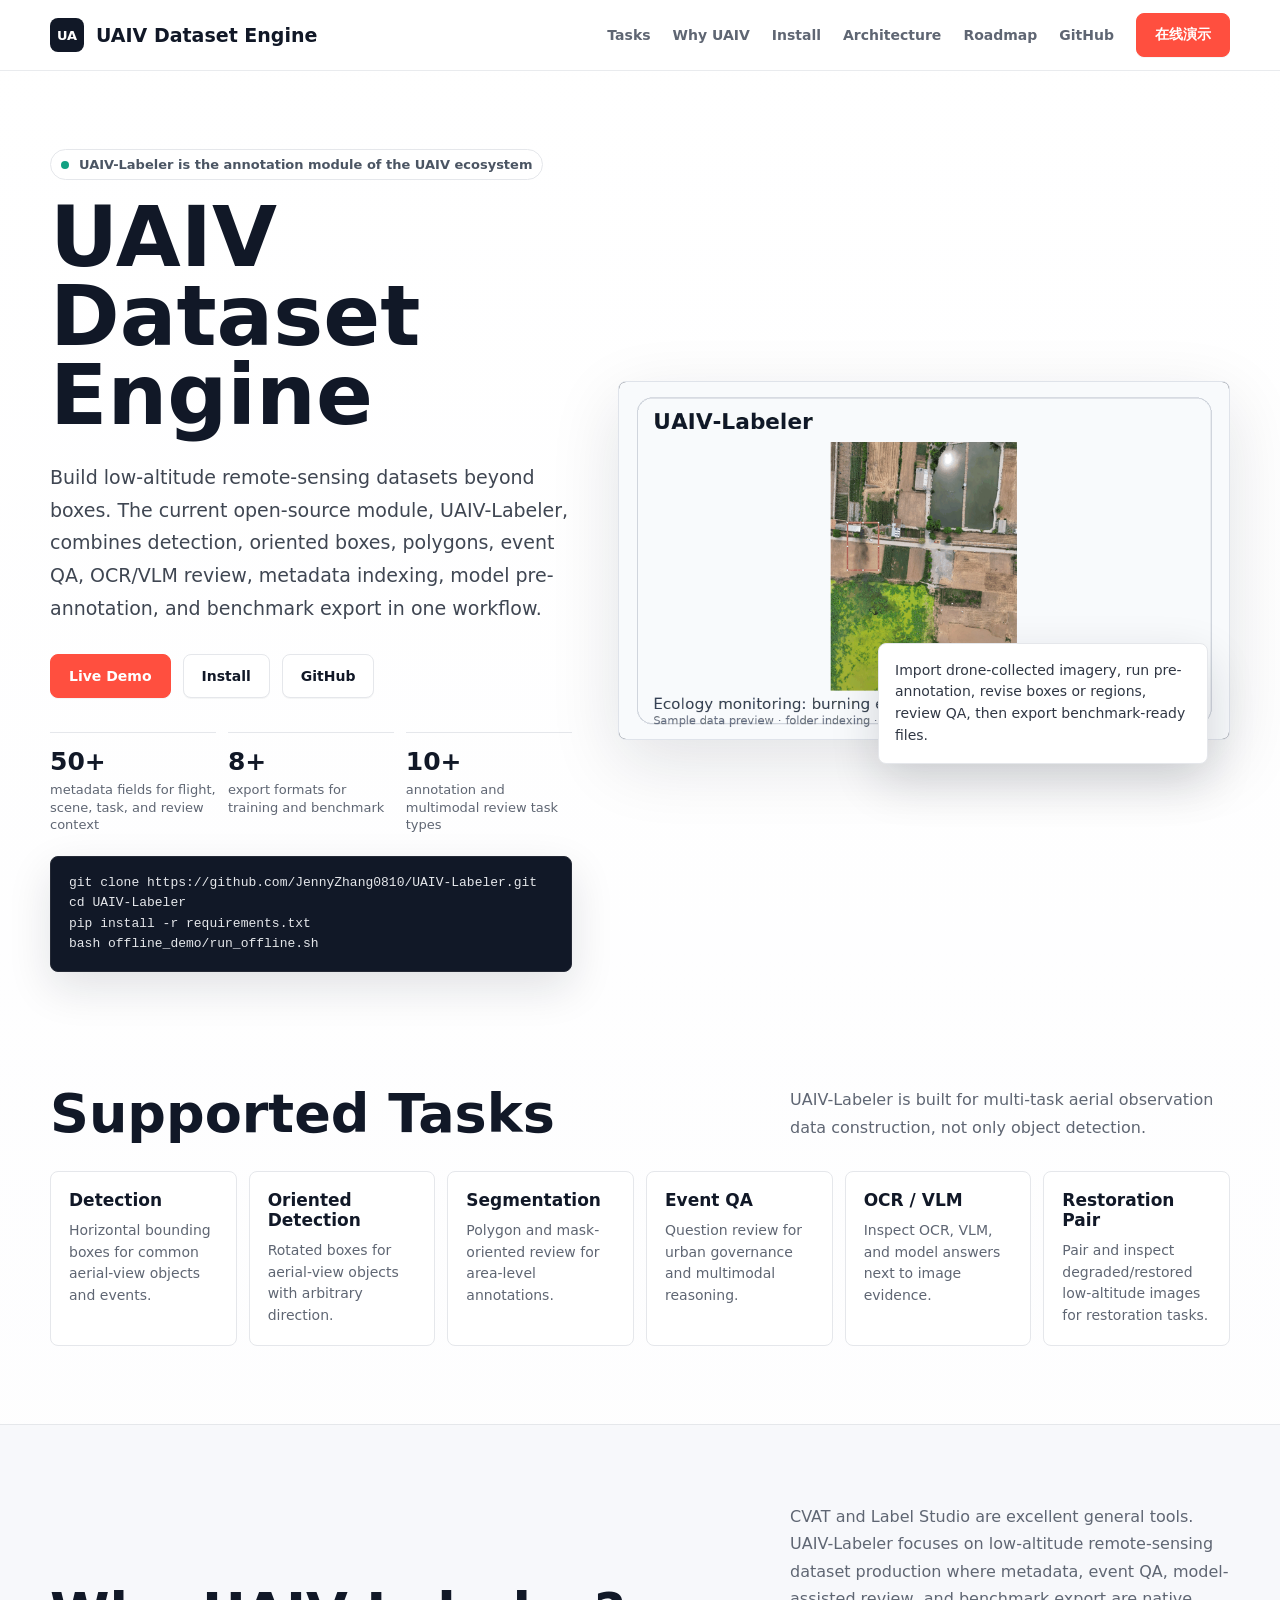
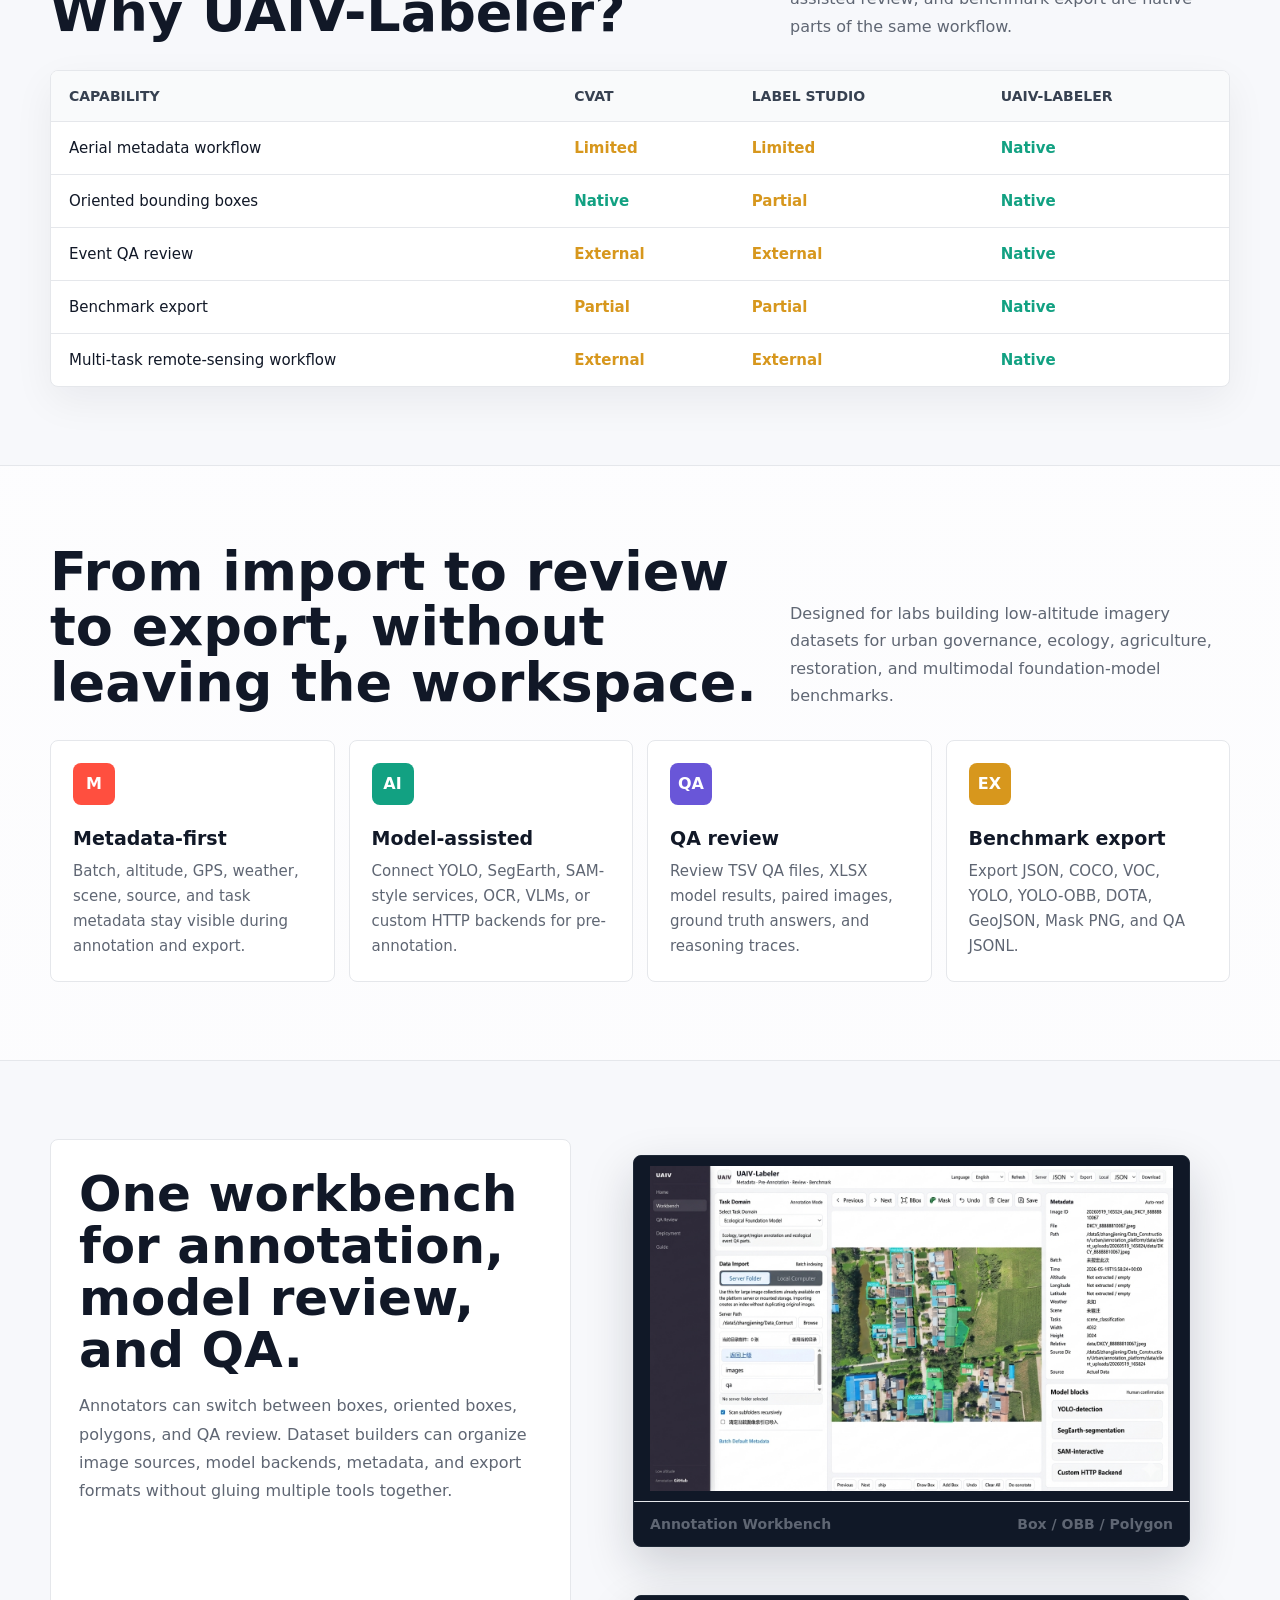
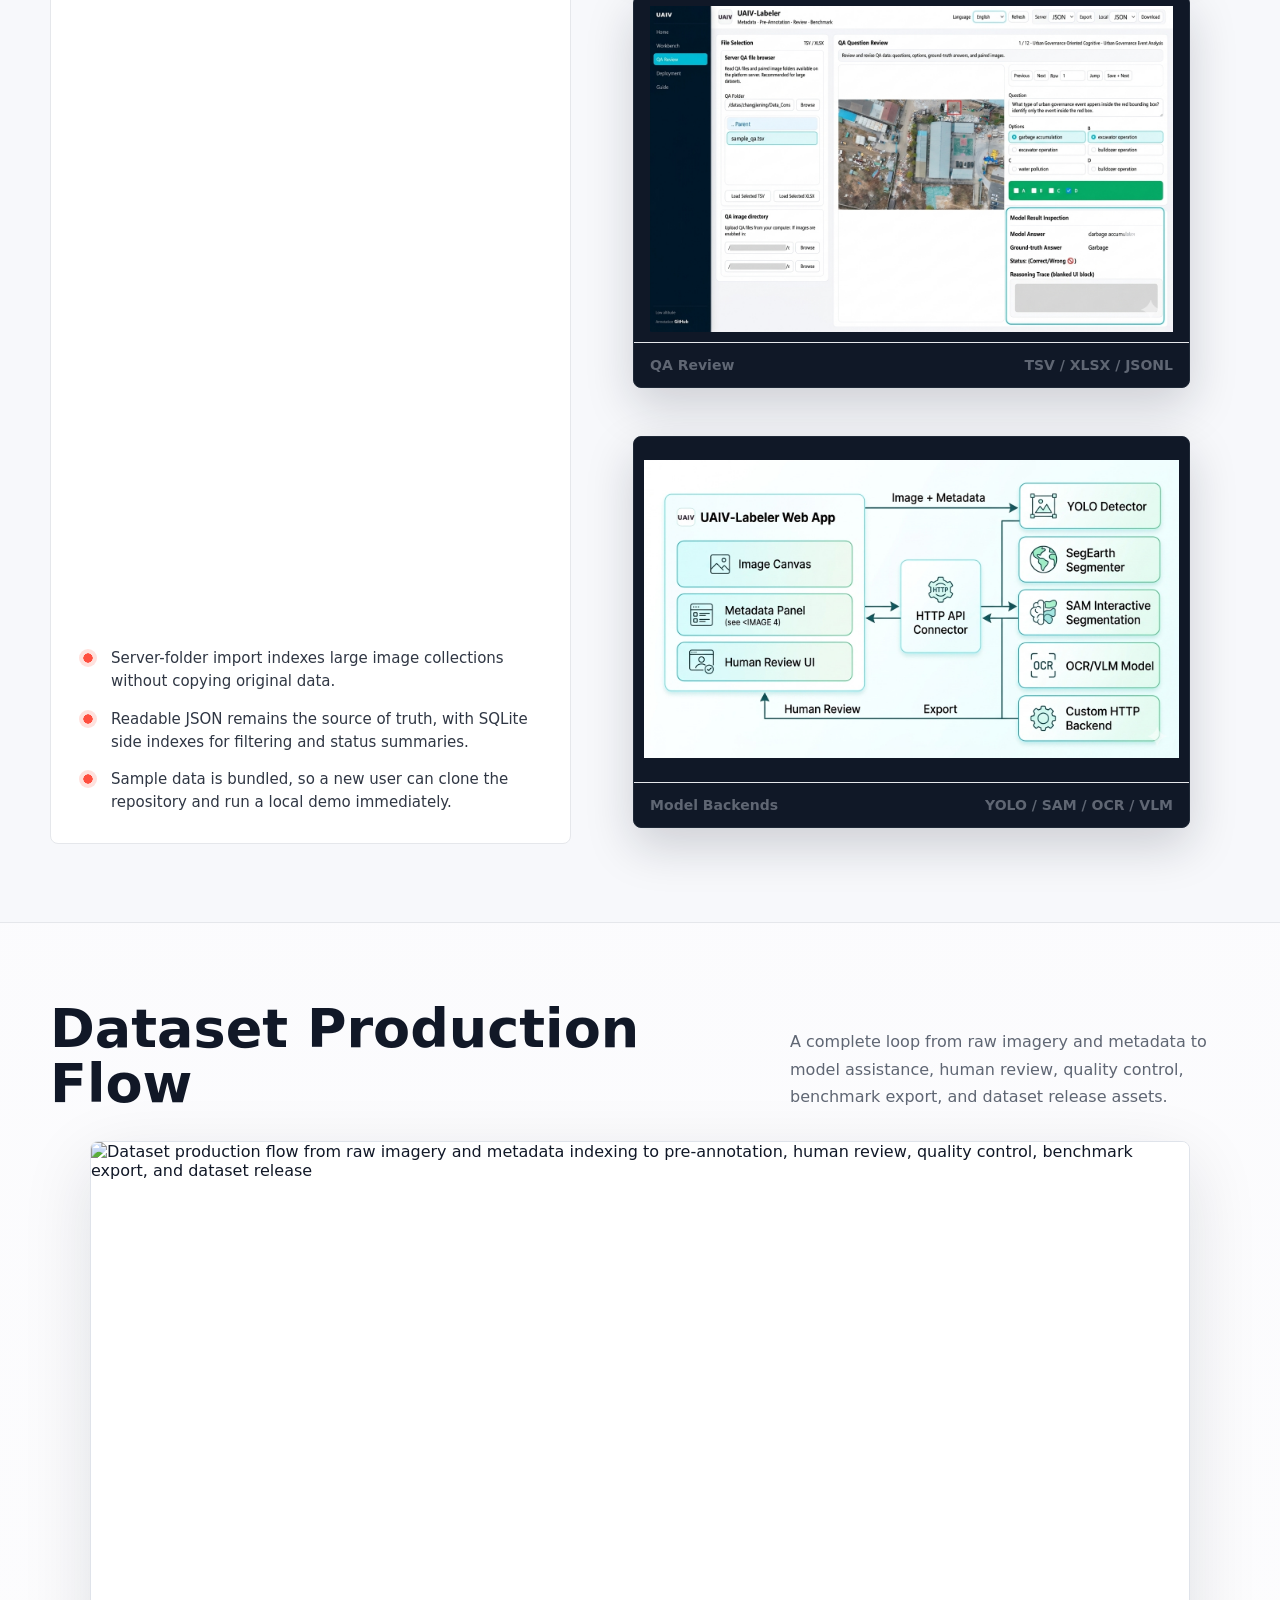
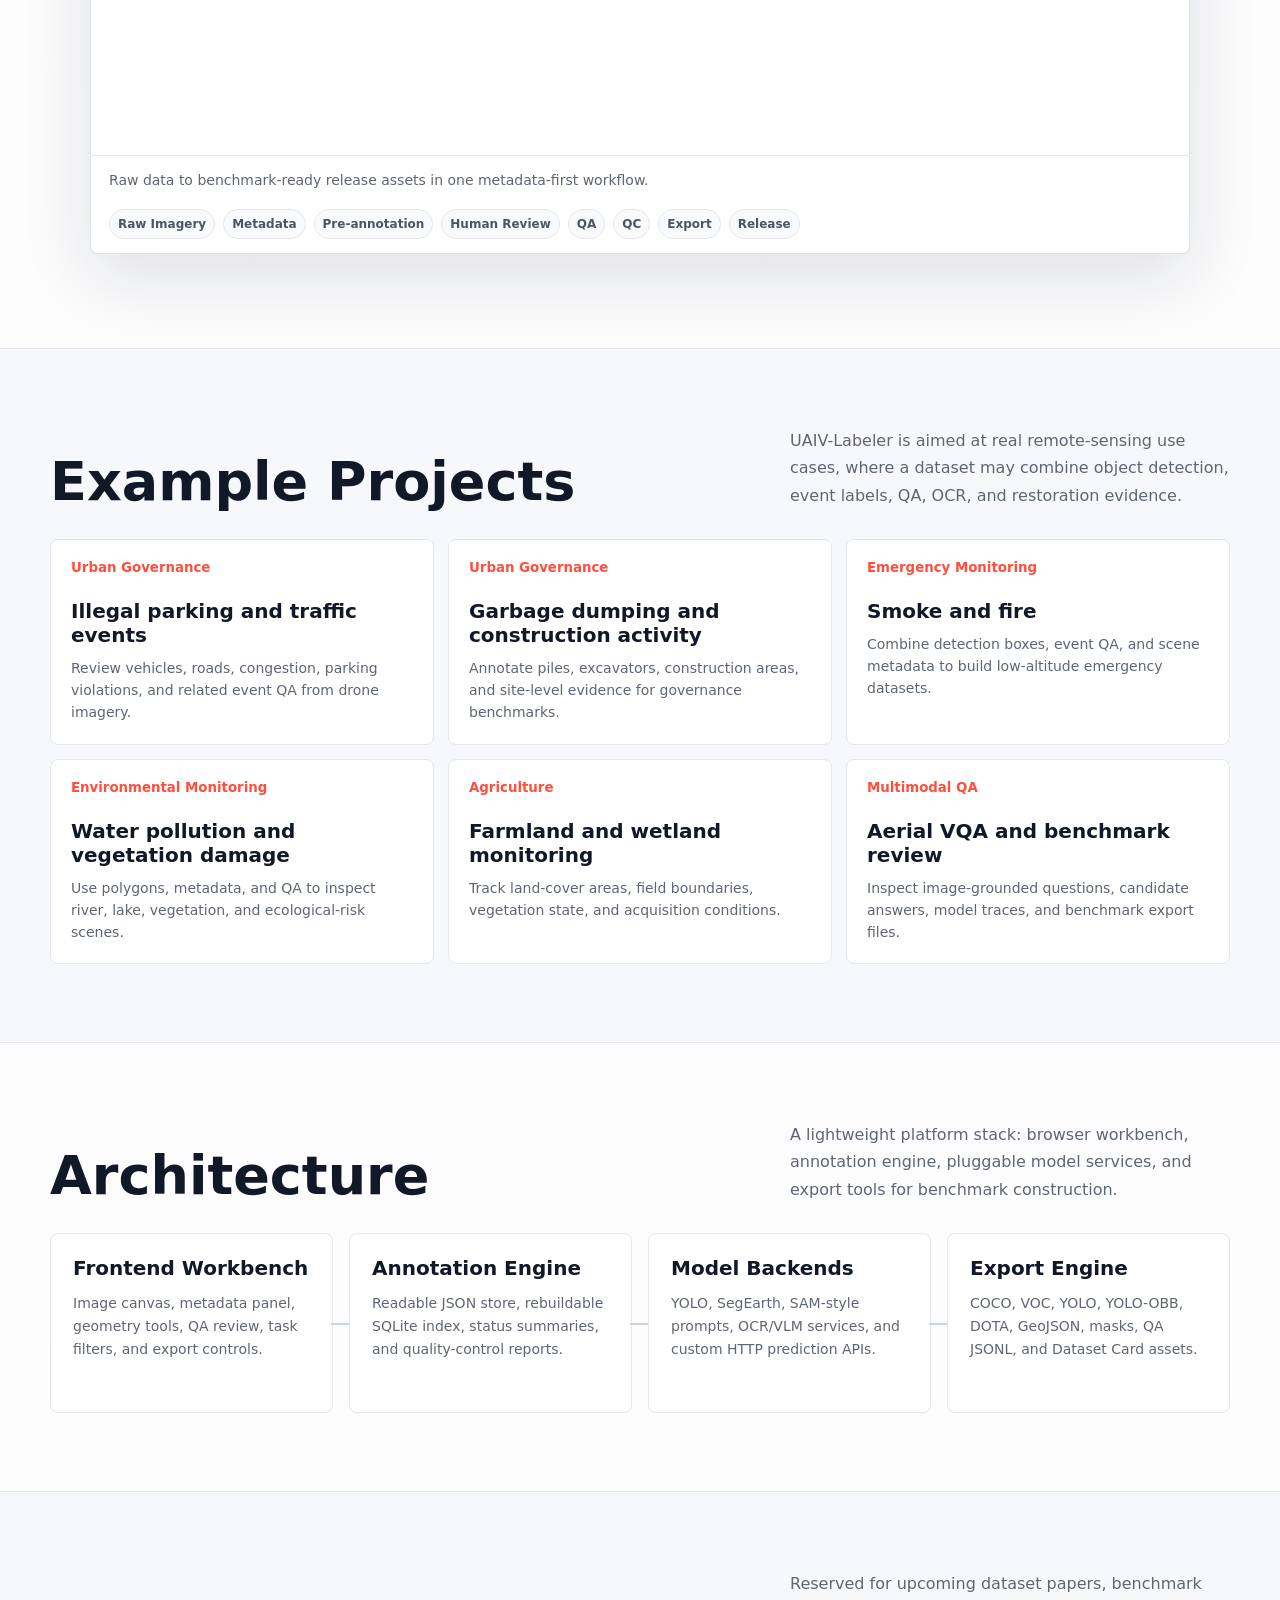
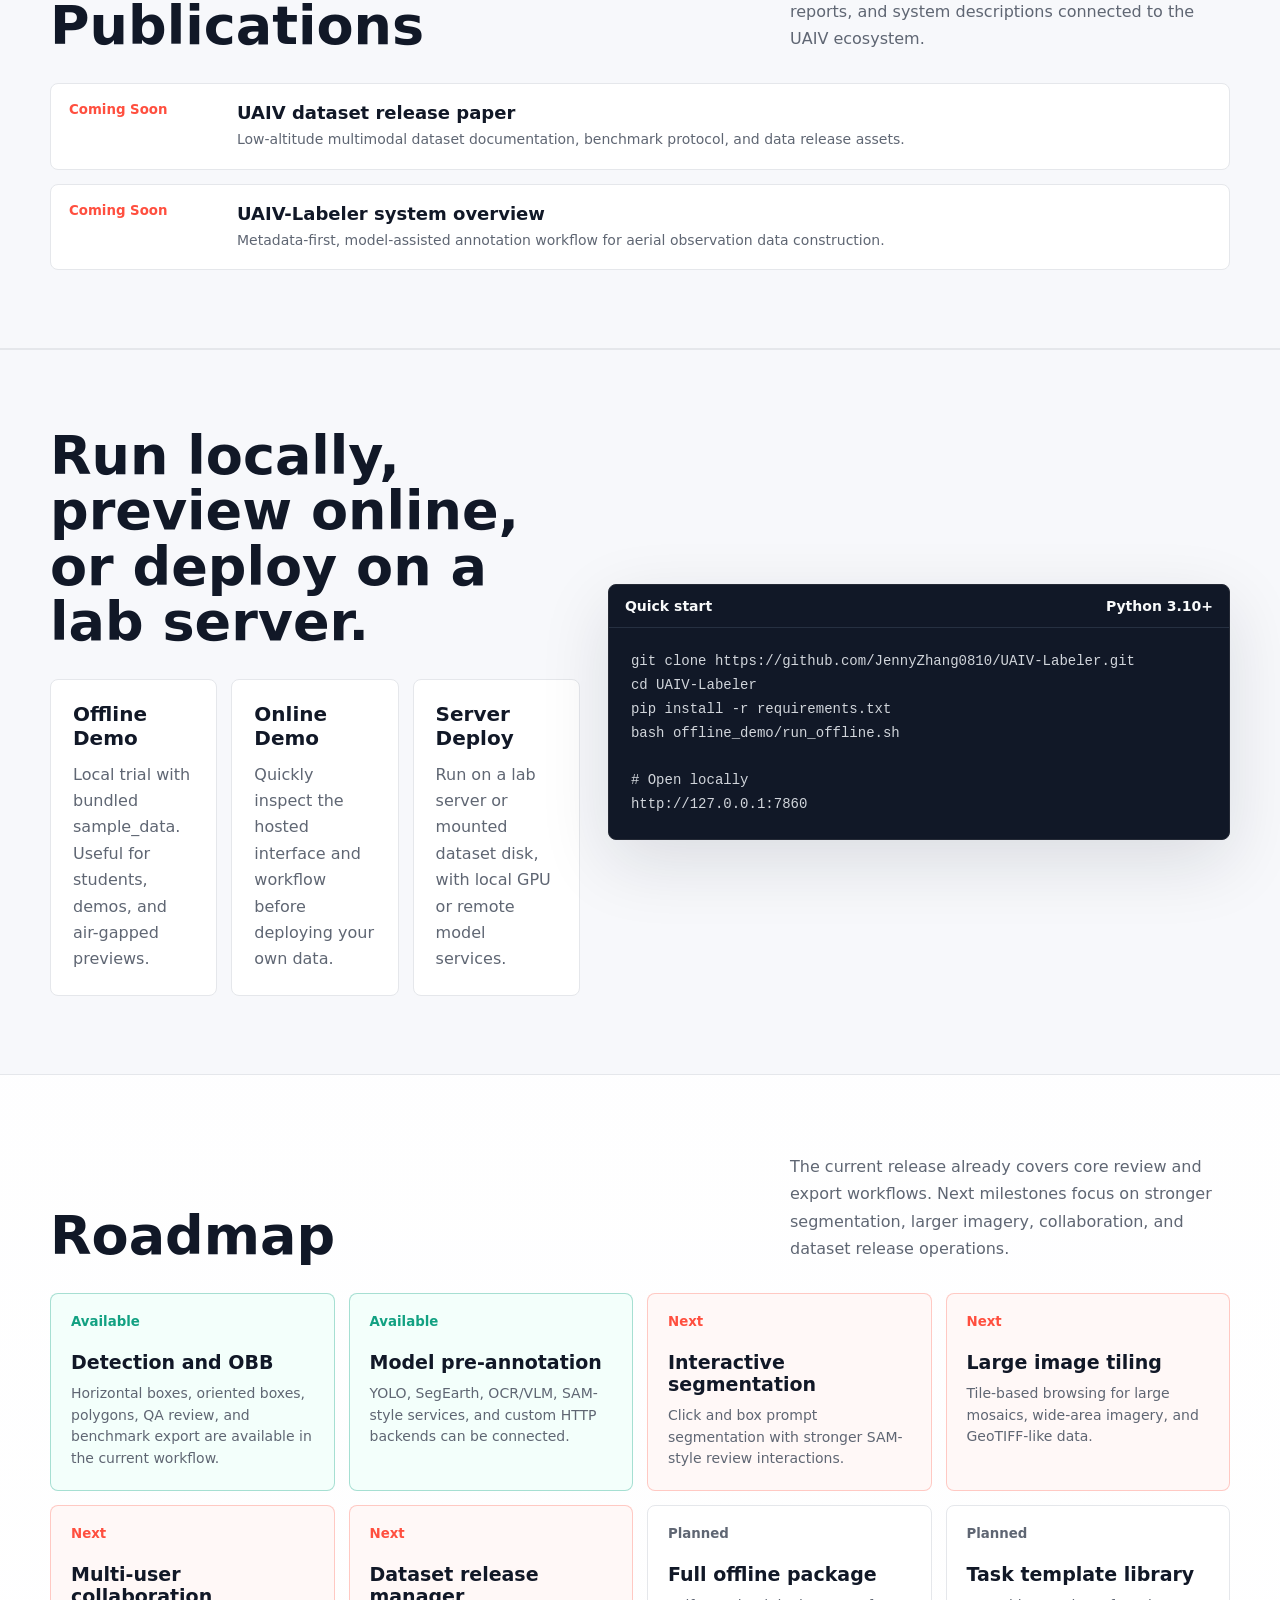
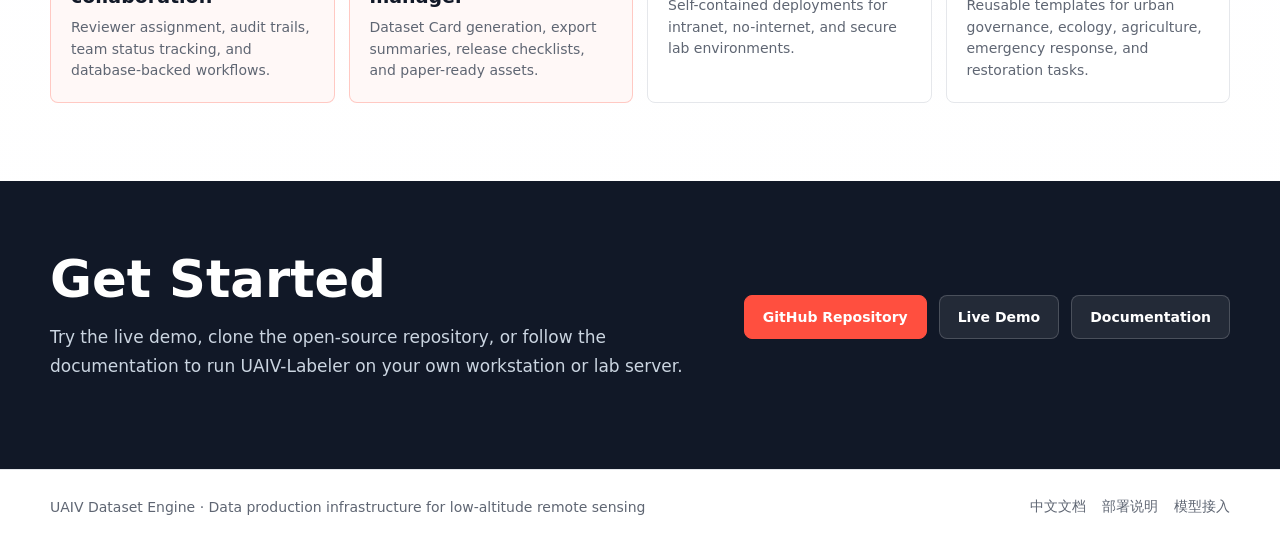
==== commit bad24c0e: "Update index.html" ====
--- a/docs/index.html
+++ b/docs/index.html
@@ -3,8 +3,8 @@
 <head>
   <meta charset="utf-8">
   <meta name="viewport" content="width=device-width, initial-scale=1">
-  <meta name="description" content="UAIV-Labeler is a lightweight semi-automatic annotation platform for low-altitude UAV remote-sensing datasets.">
-  <title>UAIV-Labeler | Low-altitude UAV Annotation Platform</title>
+  <meta name="description" content="UAIV Dataset Engine is an open-source data production platform for low-altitude remote-sensing datasets, with UAIV-Labeler as its annotation and review module.">
+  <title>UAIV Dataset Engine | Data Production Platform for Low-altitude Remote Sensing</title>
   <style>
     :root {
       --ink: #111827;
@@ -871,7 +871,6 @@
       flex-wrap: wrap;
     }
 
-    
     .footer-links {
       display: flex;
       gap: 16px;
@@ -980,7 +979,7 @@
     <div class="shell nav-inner">
       <a class="brand" href="#">
         <span class="mark">UA</span>
-        <span>UAIV-Labeler</span>
+        <span>UAIV Dataset Engine</span>
       </a>
       <div class="nav-links">
         <a href="#tasks">Tasks</a>
@@ -998,10 +997,10 @@
     <header class="hero">
       <div class="shell hero-grid">
         <div>
-          <div class="eyebrow"><span class="dot"></span> Open-source data engine for aerial observation datasets</div>
-          <h1>UAIV-Labeler</h1>
+          <div class="eyebrow"><span class="dot"></span> UAIV-Labeler is the annotation module of the UAIV ecosystem</div>
+          <h1>UAIV Dataset Engine</h1>
           <p class="lead">
-            Build low-altitude remote-sensing datasets beyond boxes. UAIV-Labeler combines detection, oriented boxes, polygons, event QA, OCR/VLM review, metadata indexing, model pre-annotation, and benchmark export in one open-source workflow.
+            Build low-altitude remote-sensing datasets beyond boxes. The current open-source module, UAIV-Labeler, combines detection, oriented boxes, polygons, event QA, OCR/VLM review, metadata indexing, model pre-annotation, and benchmark export in one workflow.
           </p>
           <div class="hero-actions">
             <a class="button primary" href="http://121.48.163.156:7860">Live Demo</a>
@@ -1205,7 +1204,7 @@
           <p>A complete loop from raw imagery and metadata to model assistance, human review, quality control, benchmark export, and dataset release assets.</p>
         </div>
         <figure class="flow-figure">
-          <img src="site-assets/dataset-production-flow.png.png" alt="Dataset production flow from raw imagery and metadata indexing to pre-annotation, human review, quality control, benchmark export, and dataset release">
+          <img src="site-assets/dataset-production-flow.png" alt="Dataset production flow from raw imagery and metadata indexing to pre-annotation, human review, quality control, benchmark export, and dataset release">
           <figcaption class="flow-caption">
             <span>Raw data to benchmark-ready release assets in one metadata-first workflow.</span>
             <div class="flow-tags">
@@ -1407,12 +1406,13 @@
     <section class="cta">
       <div class="shell cta-inner">
         <div>
-          <h2>先用 GitHub Pages 上线，域名通过后再绑定。</h2>
-          <p>This page is organized for GitHub Pages from the docs directory. When the official domain is ready, bind it through GitHub Pages Custom domain.</p>
+          <h2>Get Started</h2>
+          <p>Try the live demo, clone the open-source repository, or follow the documentation to run UAIV-Labeler on your own workstation or lab server.</p>
         </div>
         <div class="cta-actions">
           <a class="button primary" href="https://github.com/JennyZhang0810/UAIV-Labeler">GitHub Repository</a>
           <a class="button" href="http://121.48.163.156:7860">Live Demo</a>
+          <a class="button" href="https://github.com/JennyZhang0810/UAIV-Labeler/blob/main/README.md">Documentation</a>
         </div>
       </div>
     </section>
@@ -1420,7 +1420,7 @@
 
   <footer>
     <div class="shell footer-inner">
-      <span>UAIV-Labeler · Low-altitude UAV remote-sensing annotation platform</span>
+      <span>UAIV Dataset Engine · Data production infrastructure for low-altitude remote sensing</span>
       <div class="footer-links">
         <a href="https://github.com/JennyZhang0810/UAIV-Labeler/blob/main/README_zh.md">中文文档</a>
         <a href="DEPLOYMENT.md">部署说明</a>
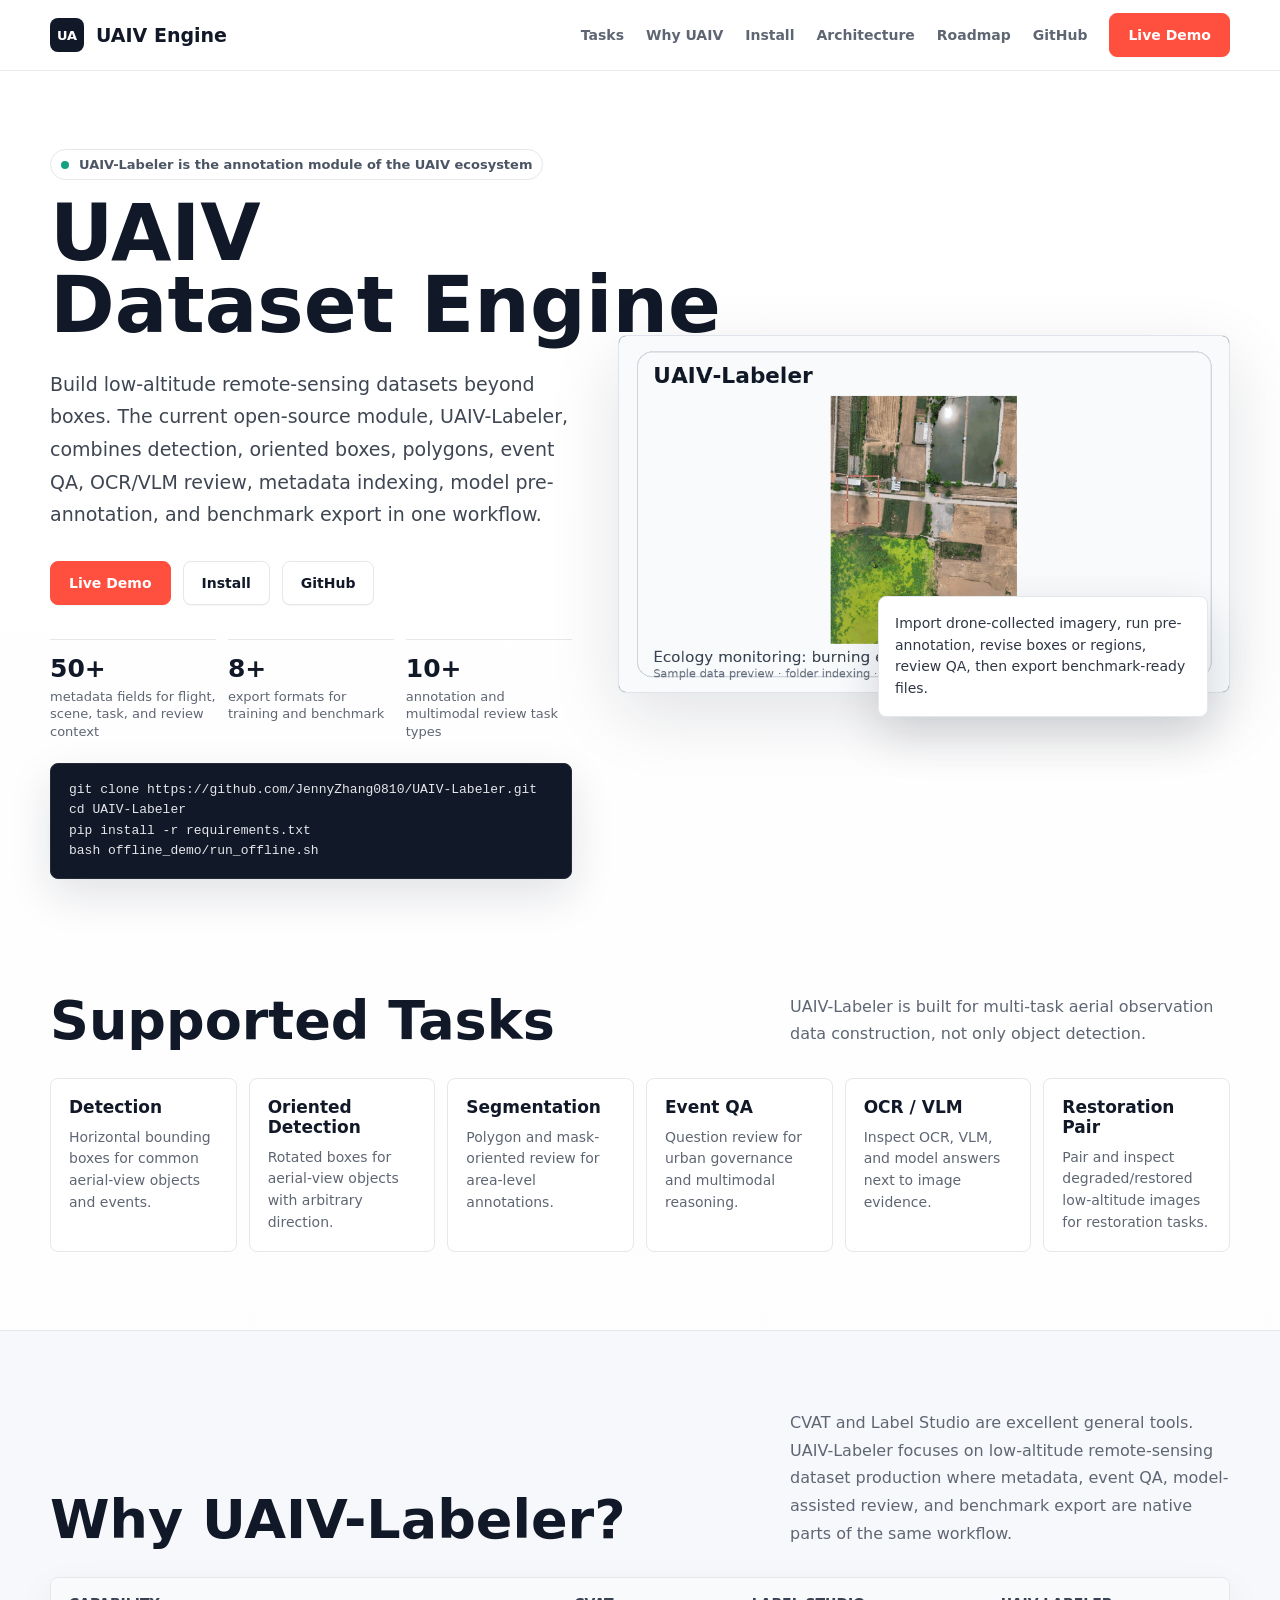
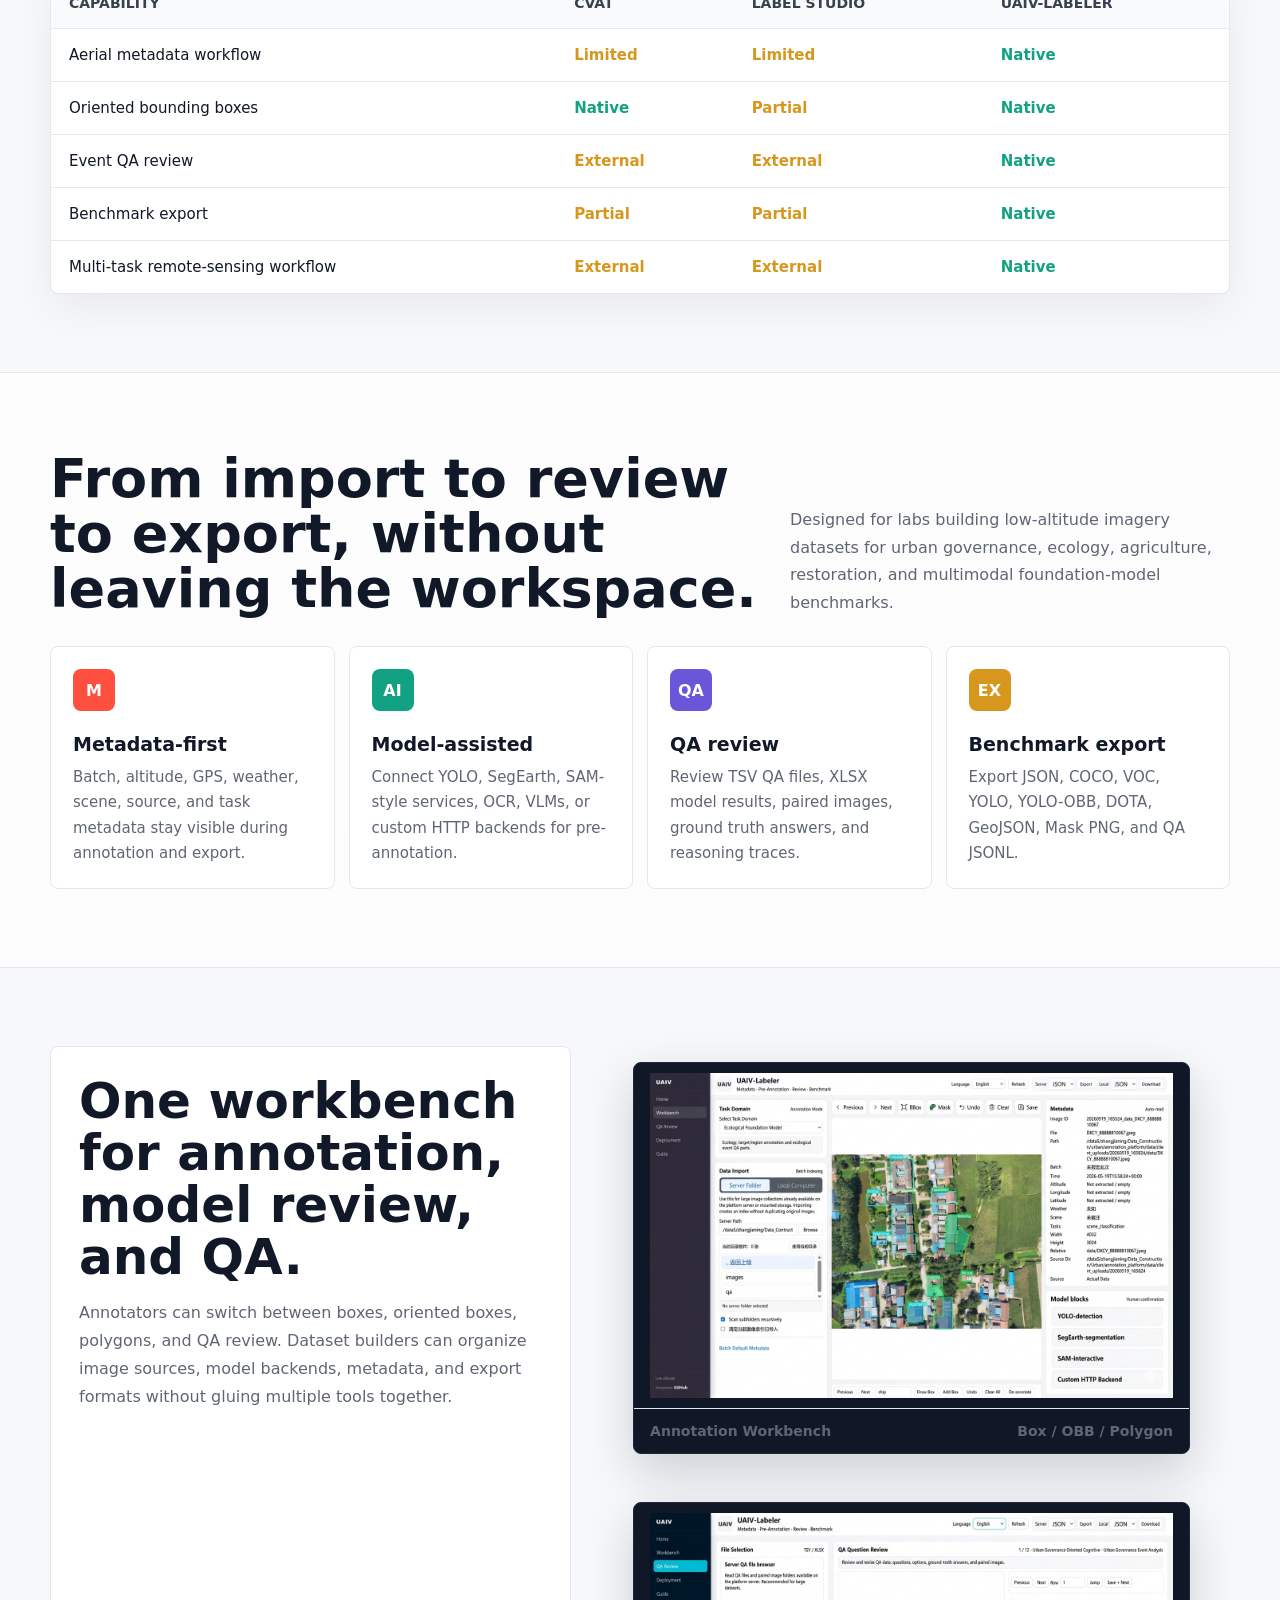
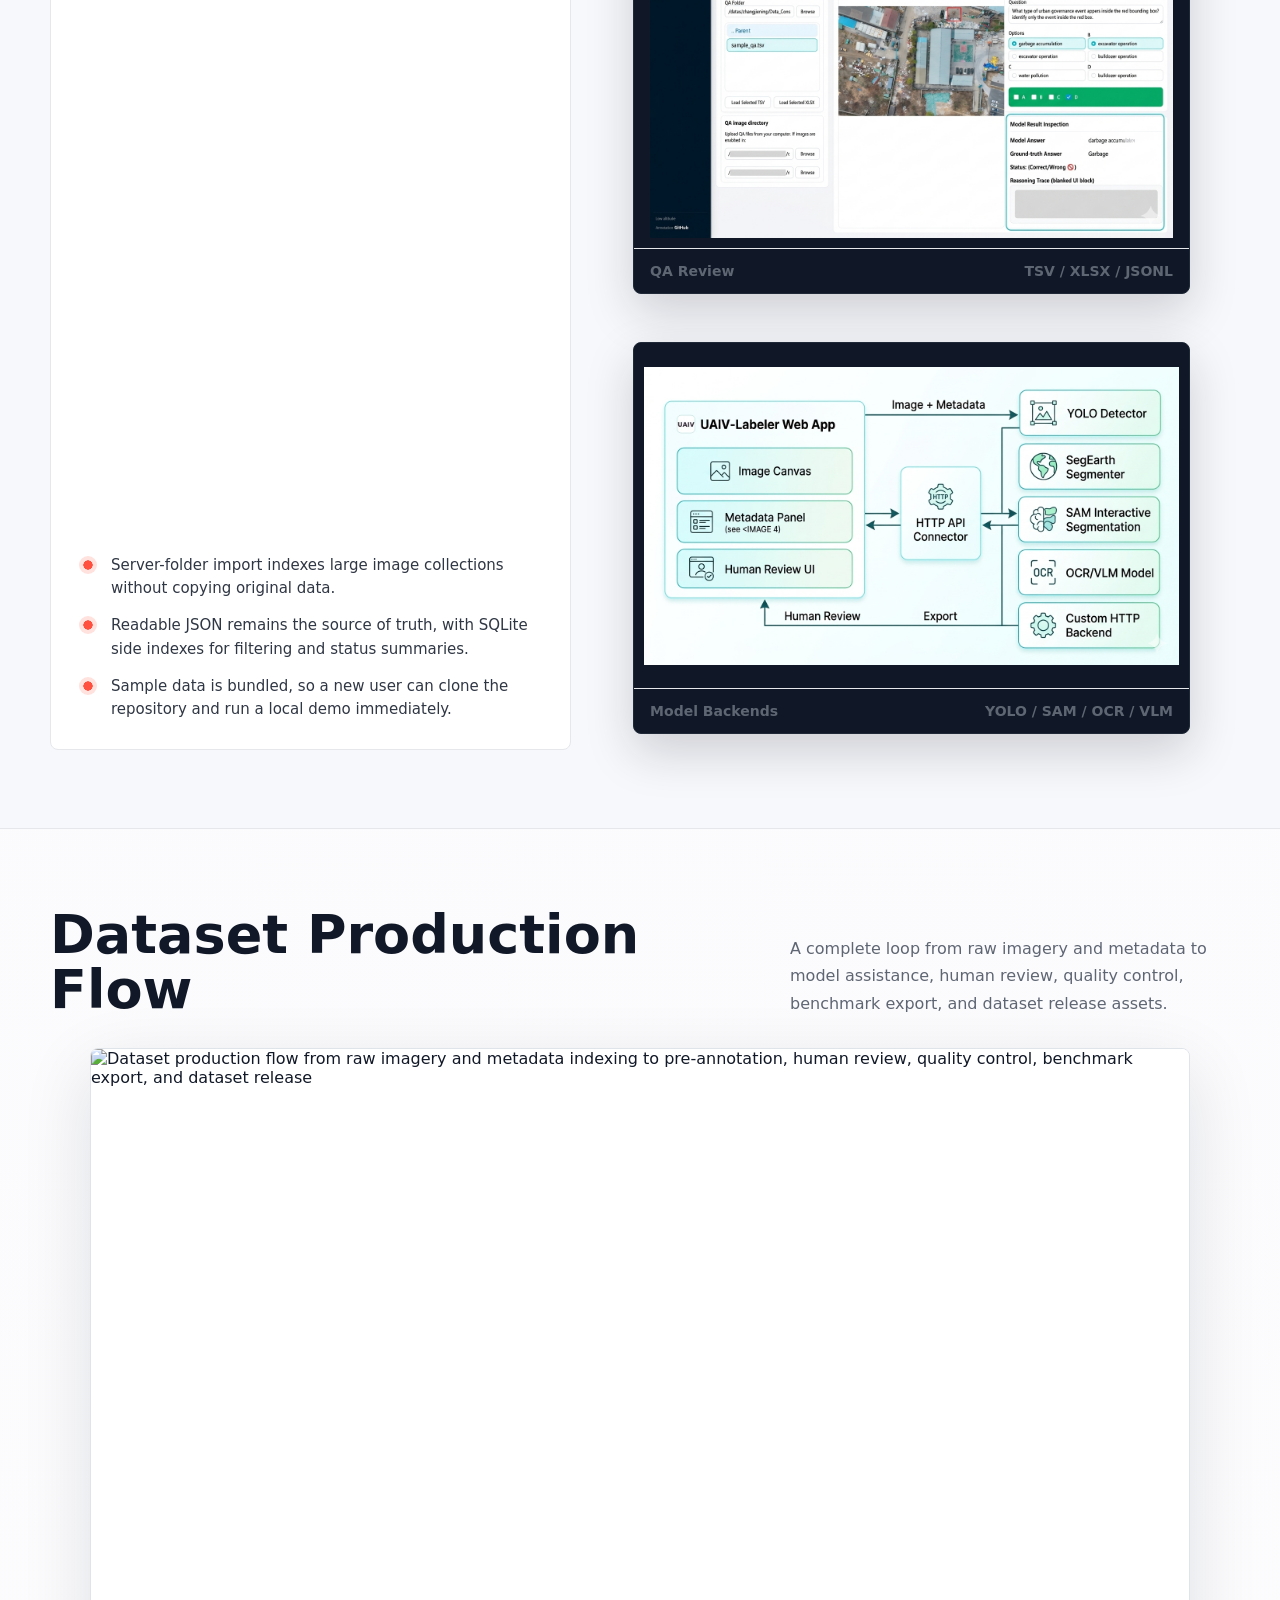
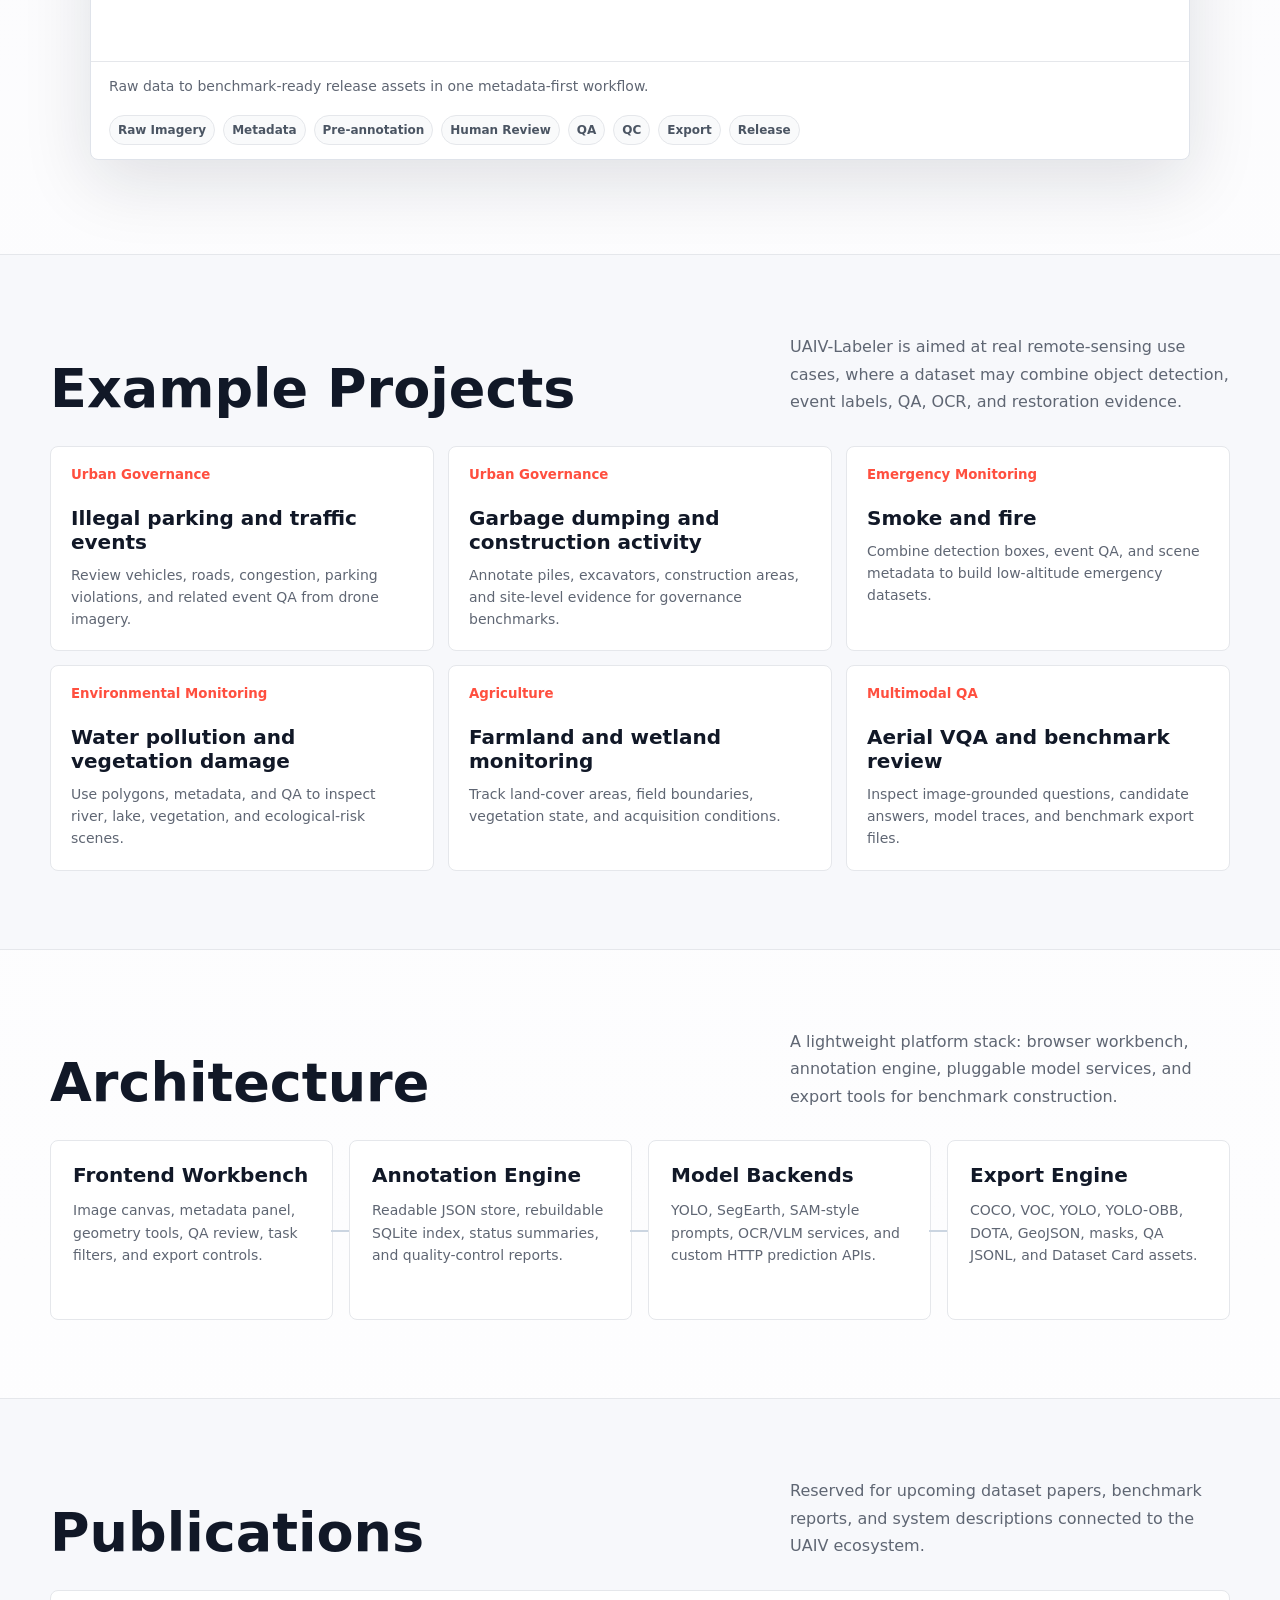
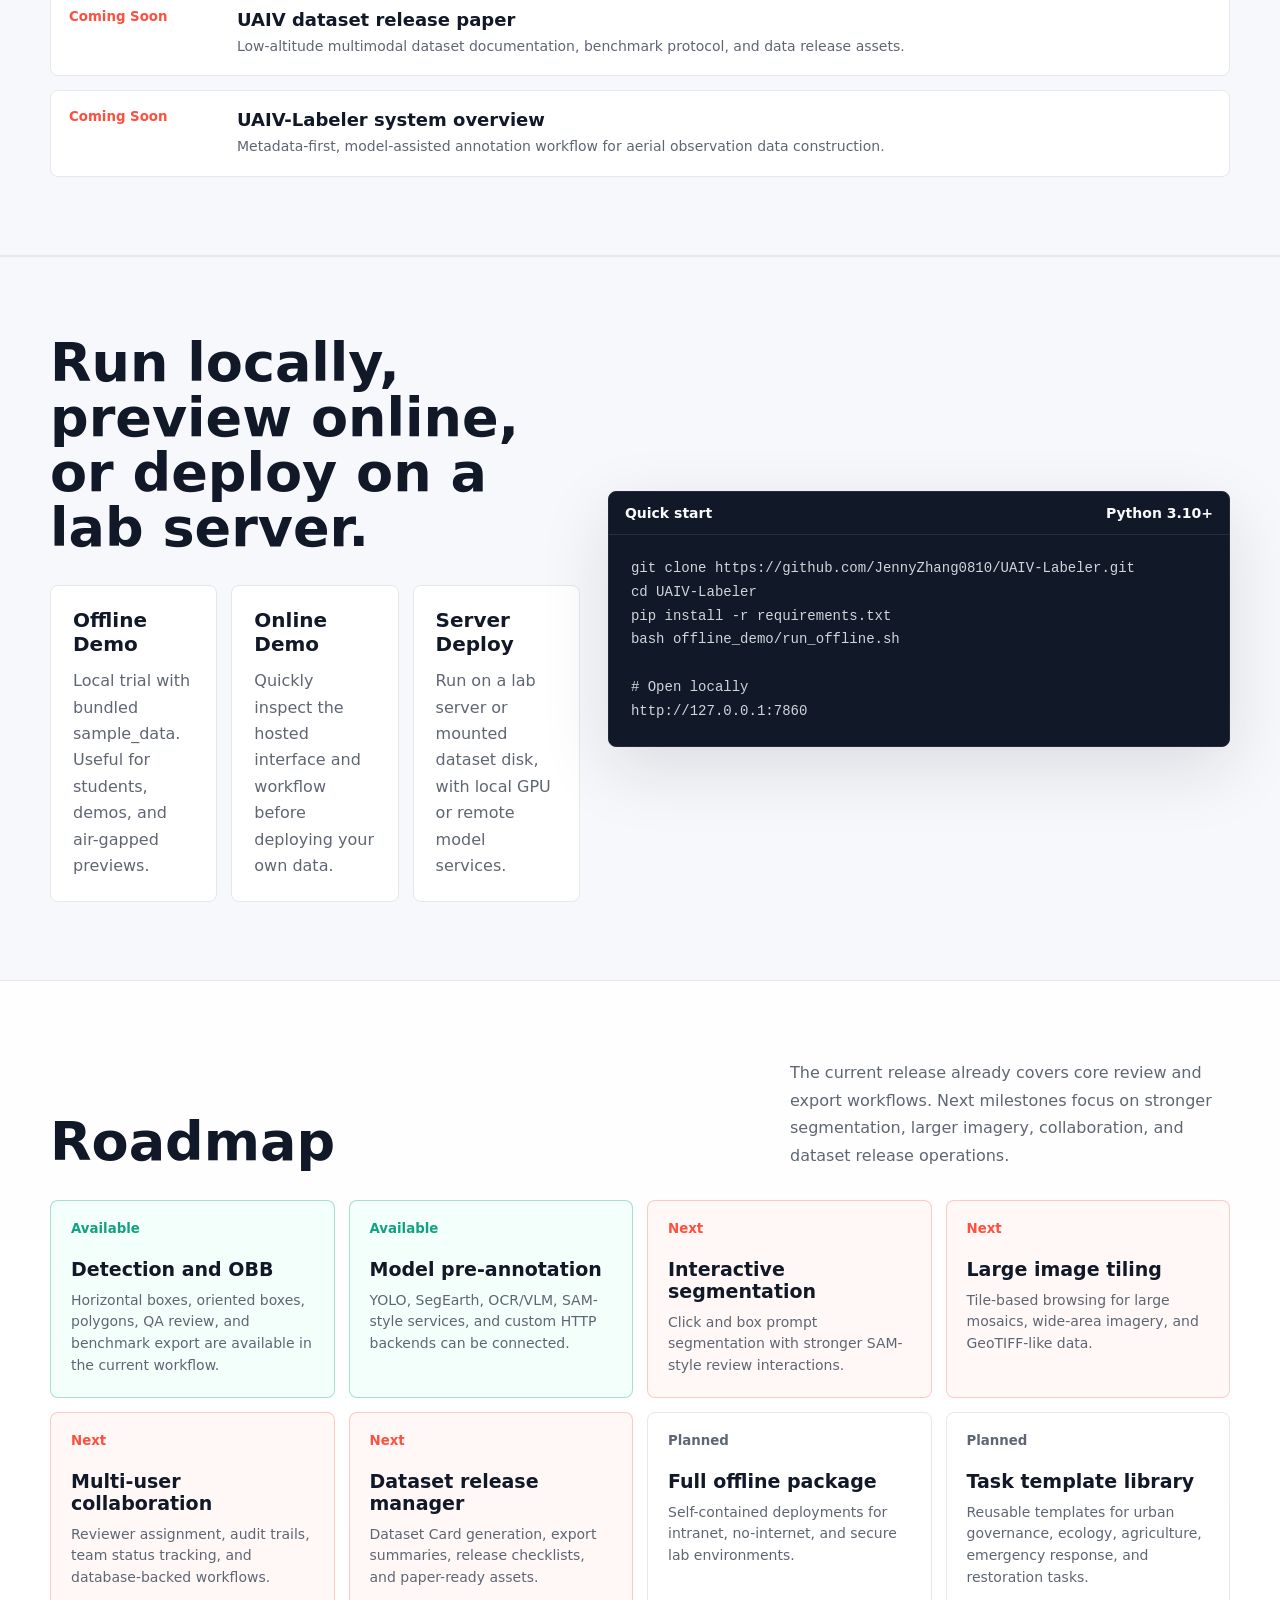
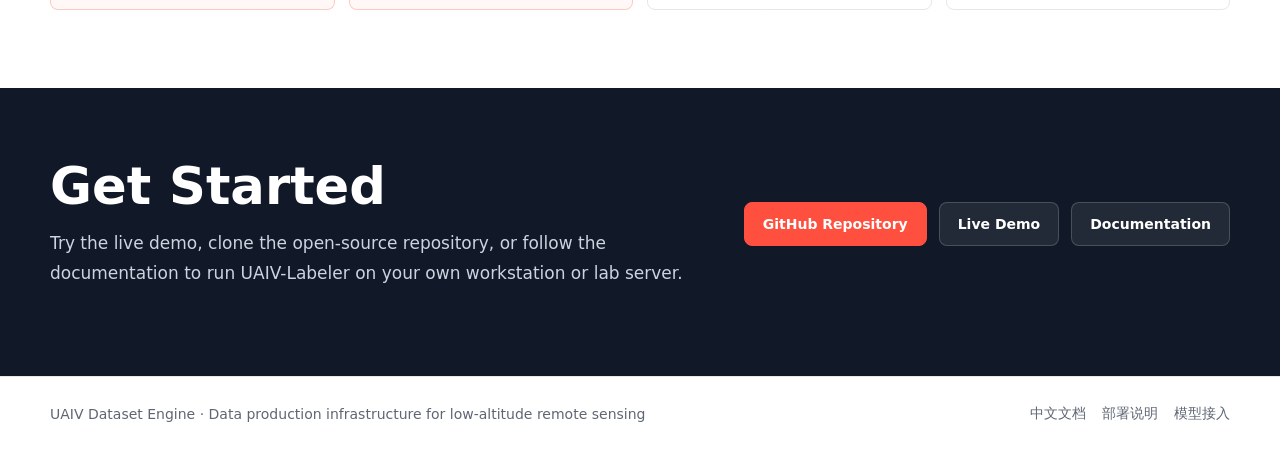
==== commit 8dd5a863: "Update index.html" ====
--- a/docs/index.html
+++ b/docs/index.html
@@ -162,9 +162,14 @@
     h1 {
       margin: 0;
       max-width: 680px;
-      font-size: clamp(48px, 7vw, 84px);
-      line-height: 0.94;
+      font-size: clamp(52px, 6.4vw, 78px);
+      line-height: 0.92;
       letter-spacing: 0;
+    }
+
+    h1 .line {
+      display: block;
+      white-space: nowrap;
     }
 
     .lead {
@@ -979,7 +984,7 @@
     <div class="shell nav-inner">
       <a class="brand" href="#">
         <span class="mark">UA</span>
-        <span>UAIV Dataset Engine</span>
+        <span>UAIV Engine</span>
       </a>
       <div class="nav-links">
         <a href="#tasks">Tasks</a>
@@ -988,7 +993,7 @@
         <a href="#architecture">Architecture</a>
         <a href="#roadmap">Roadmap</a>
         <a href="https://github.com/JennyZhang0810/UAIV-Labeler">GitHub</a>
-        <a class="button primary" href="http://121.48.163.156:7860">在线演示</a>
+        <a class="button primary" href="http://121.48.163.156:7860">Live Demo</a>
       </div>
     </div>
   </nav>
@@ -998,7 +1003,7 @@
       <div class="shell hero-grid">
         <div>
           <div class="eyebrow"><span class="dot"></span> UAIV-Labeler is the annotation module of the UAIV ecosystem</div>
-          <h1>UAIV Dataset Engine</h1>
+          <h1><span class="line">UAIV</span><span class="line">Dataset Engine</span></h1>
           <p class="lead">
             Build low-altitude remote-sensing datasets beyond boxes. The current open-source module, UAIV-Labeler, combines detection, oriented boxes, polygons, event QA, OCR/VLM review, metadata indexing, model pre-annotation, and benchmark export in one workflow.
           </p>
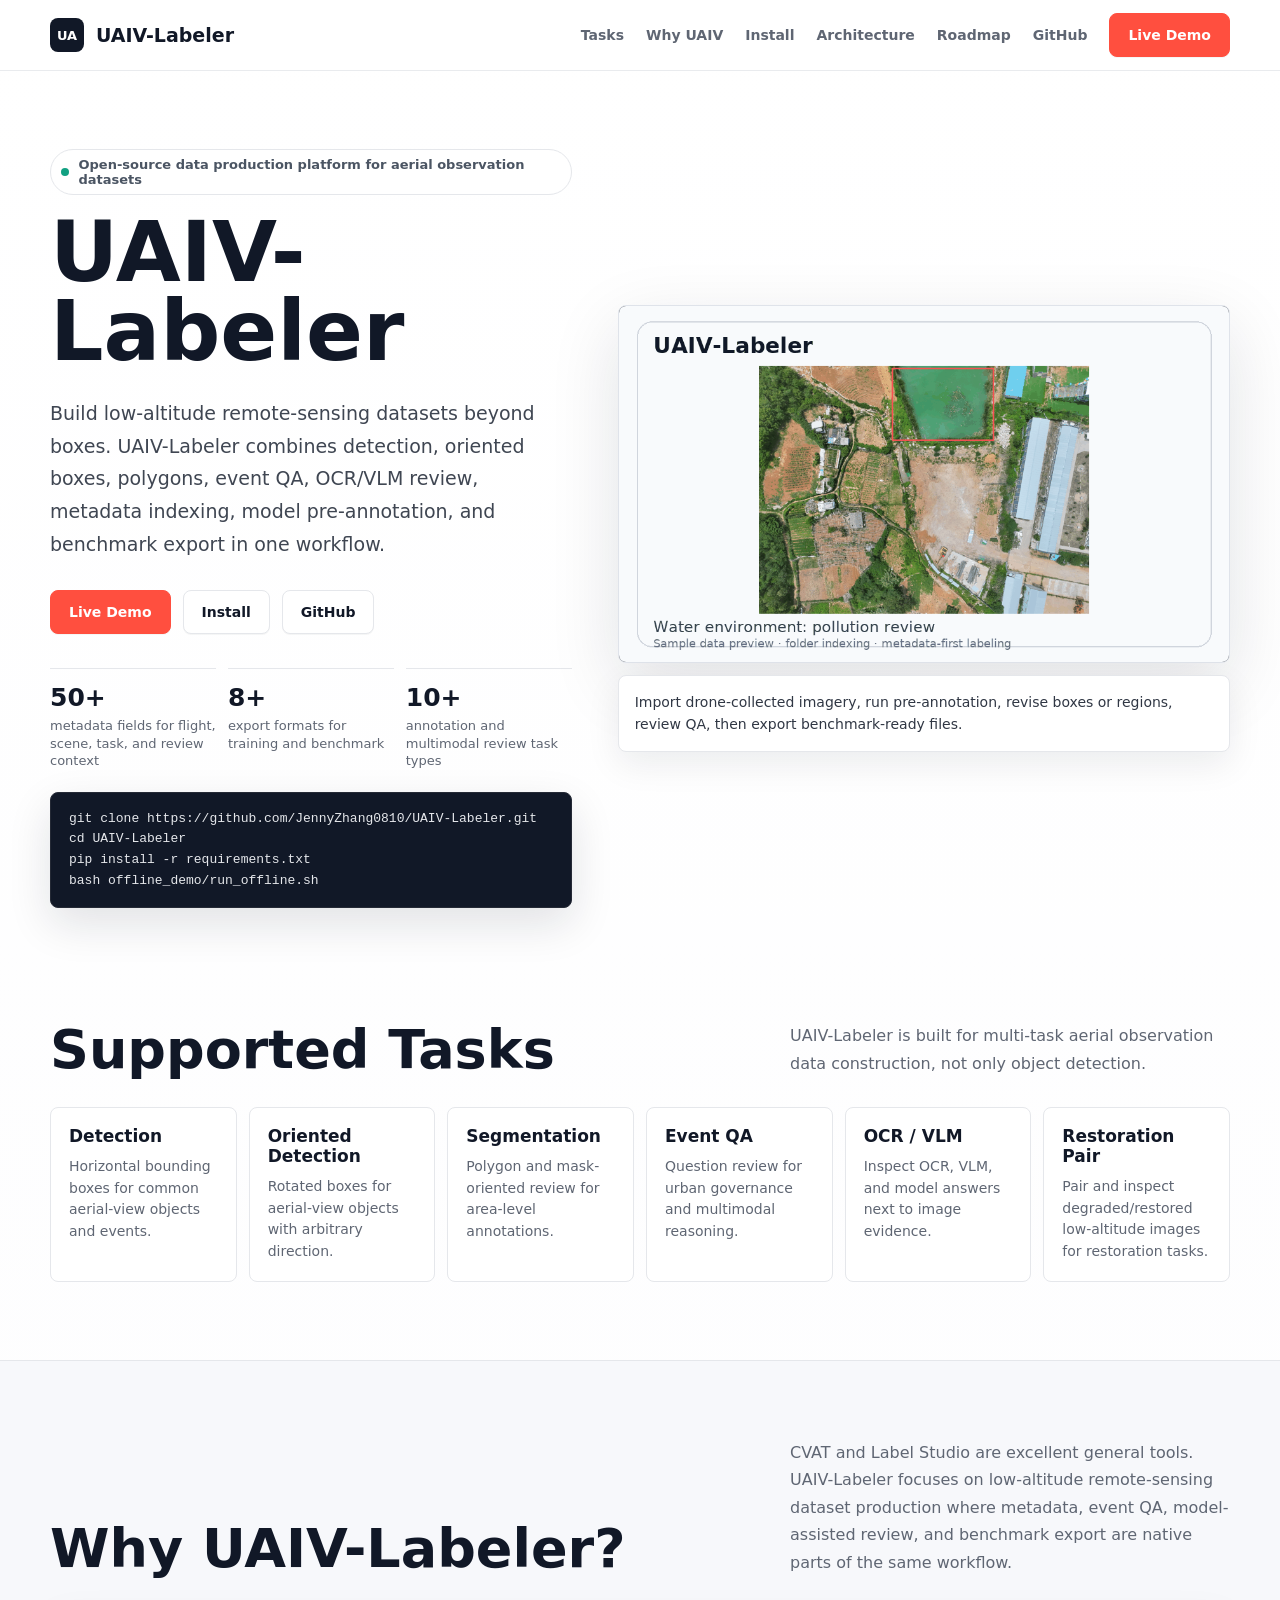
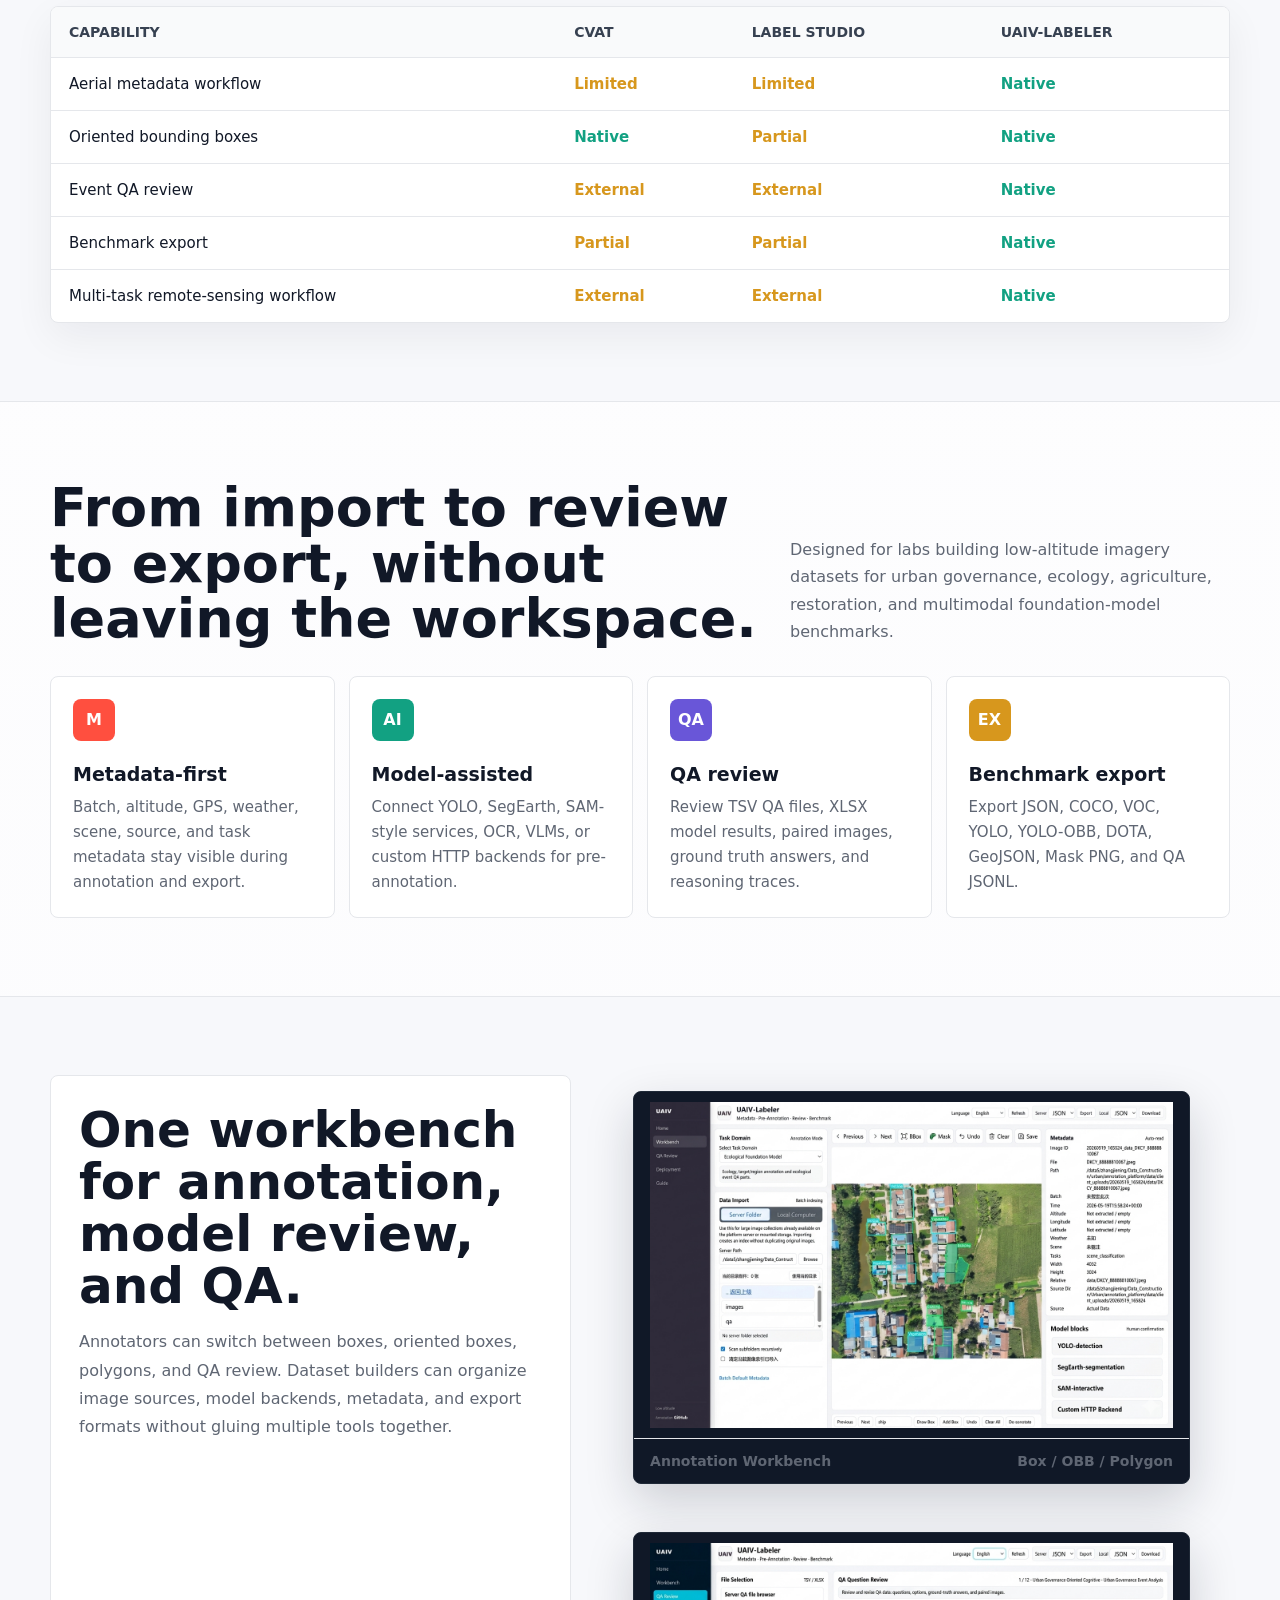
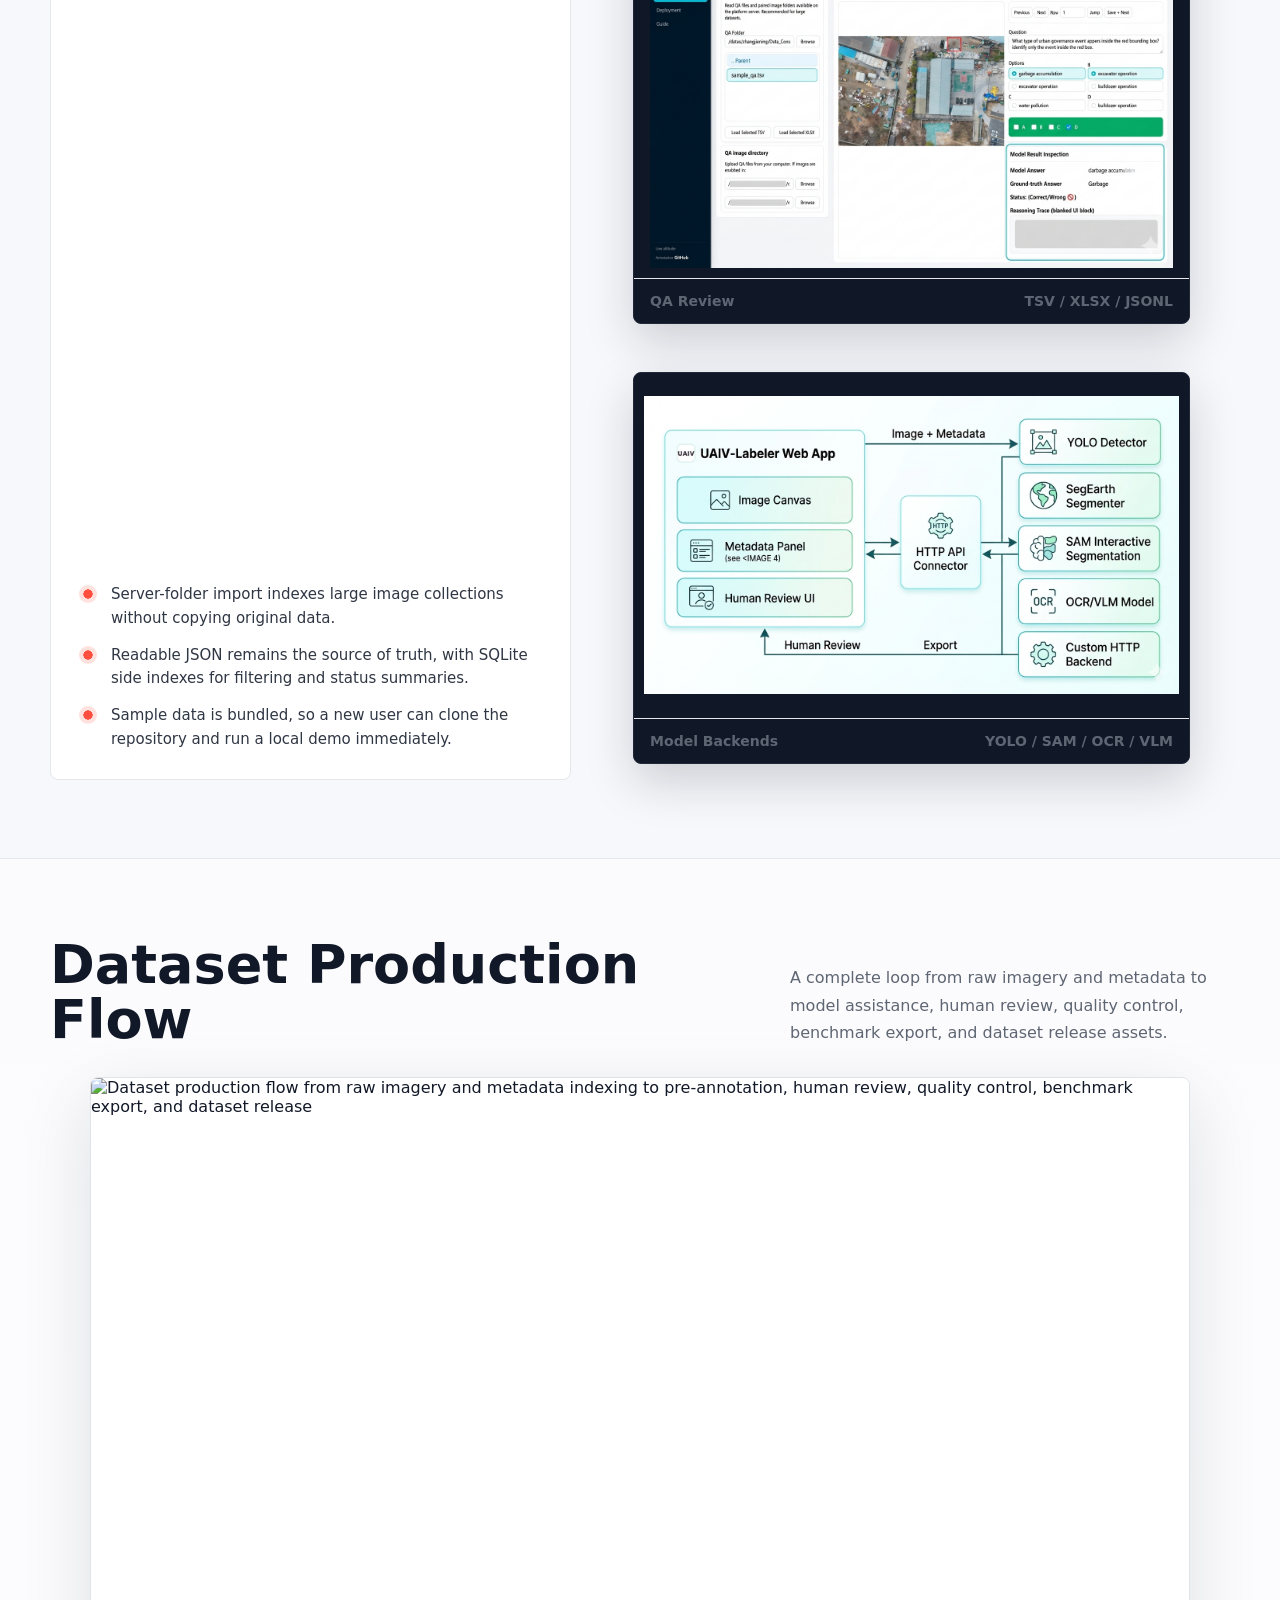
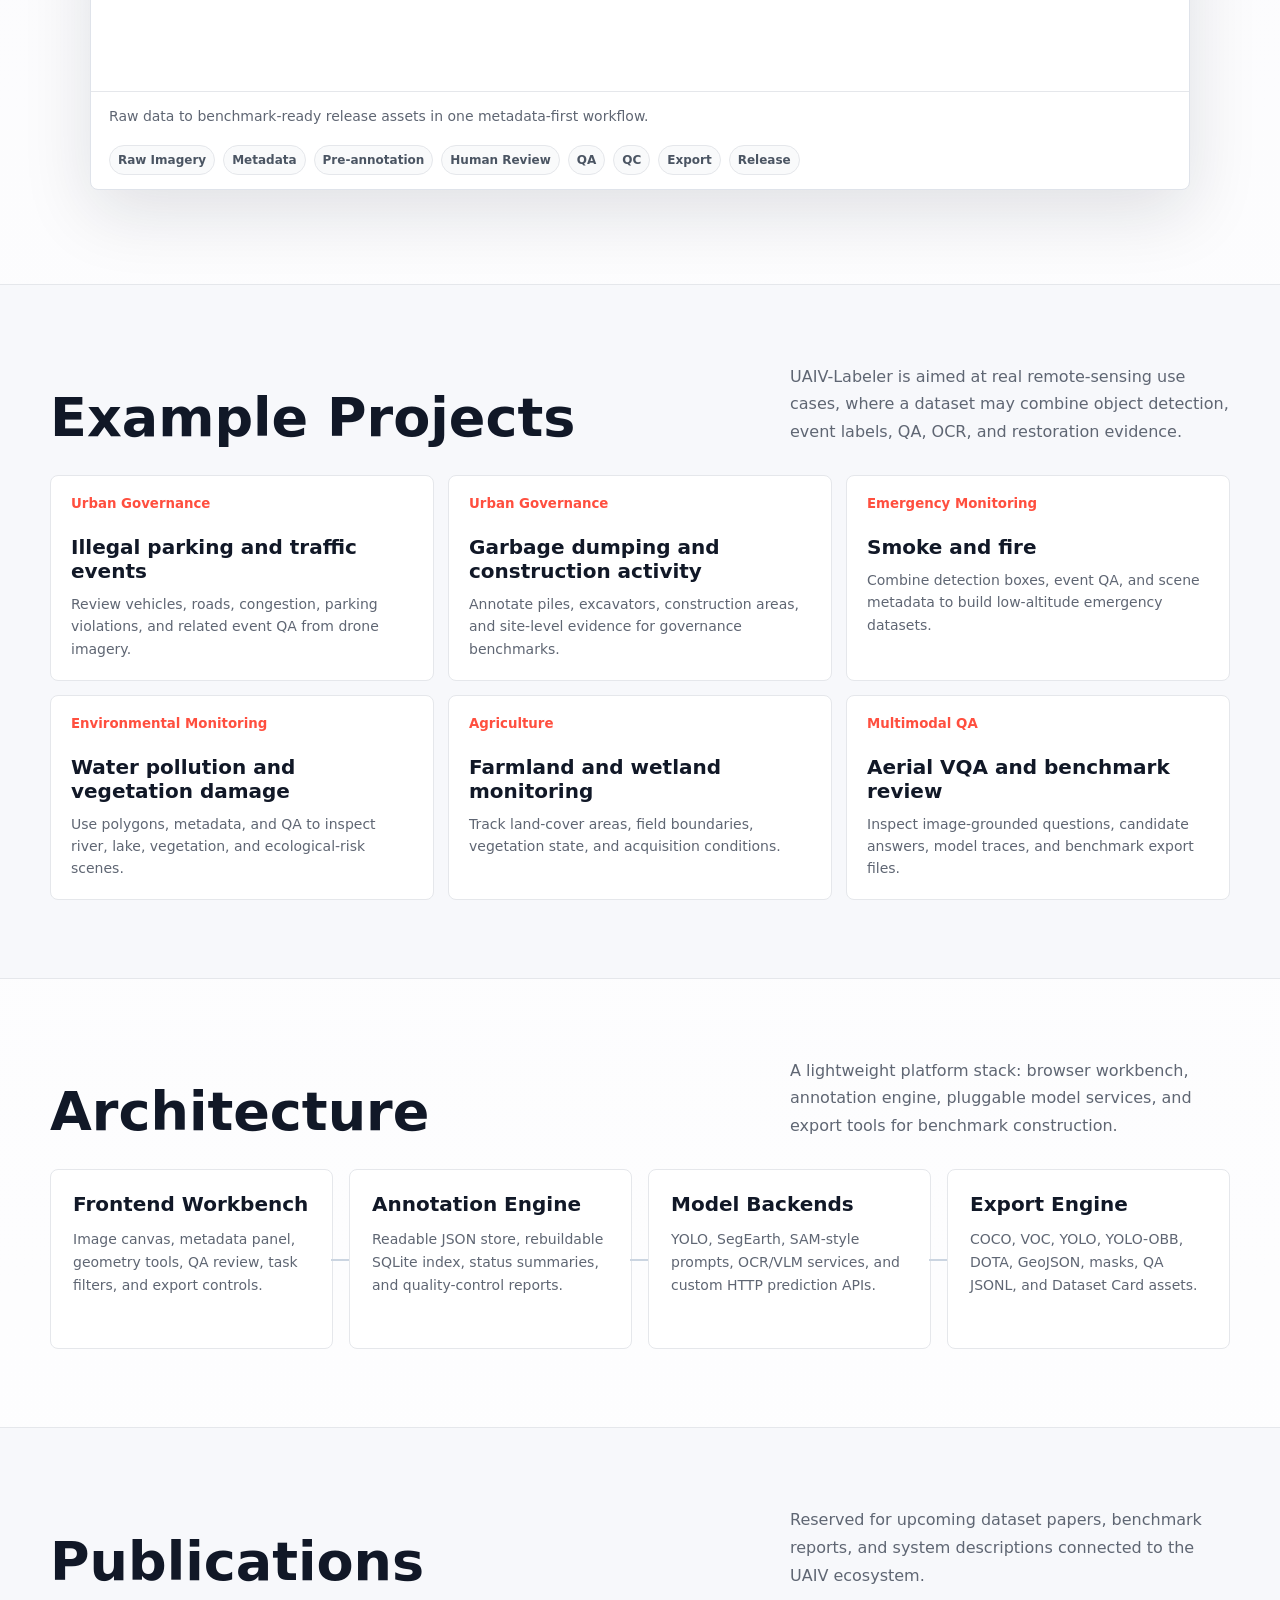
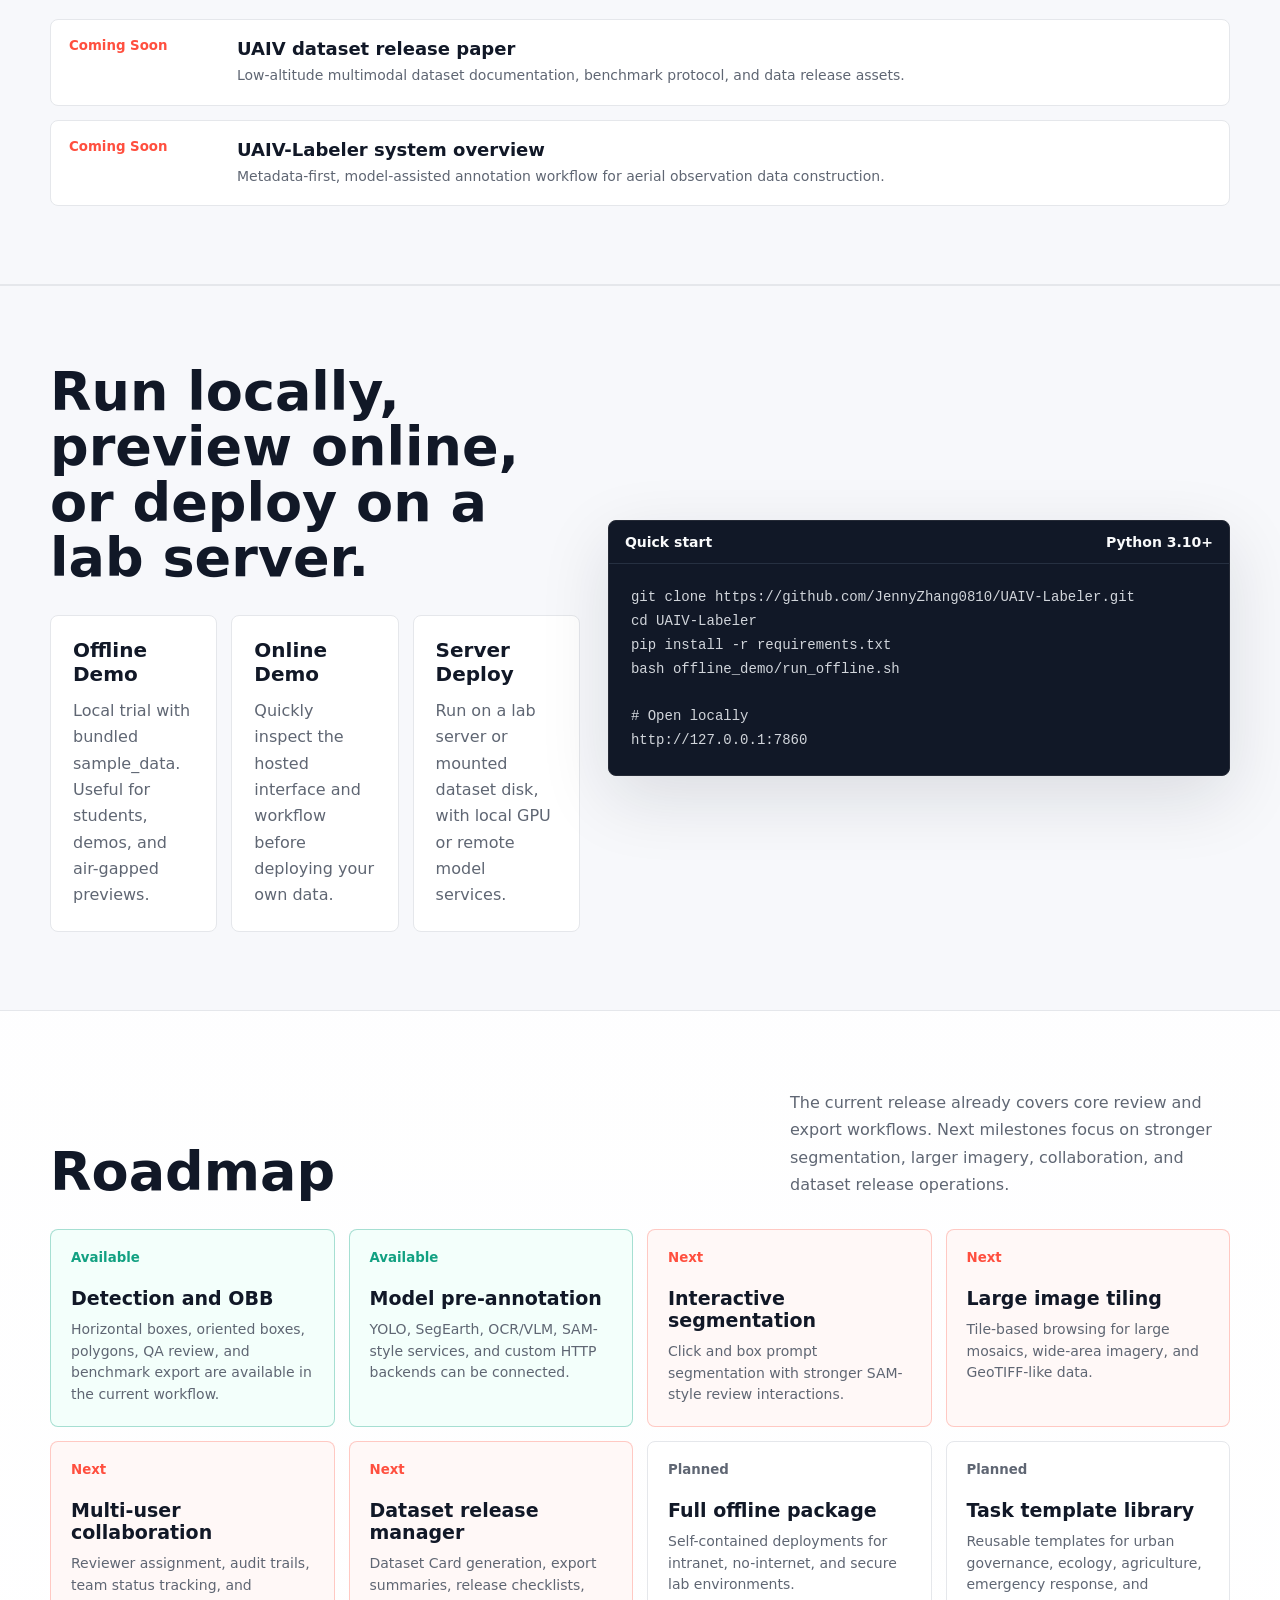
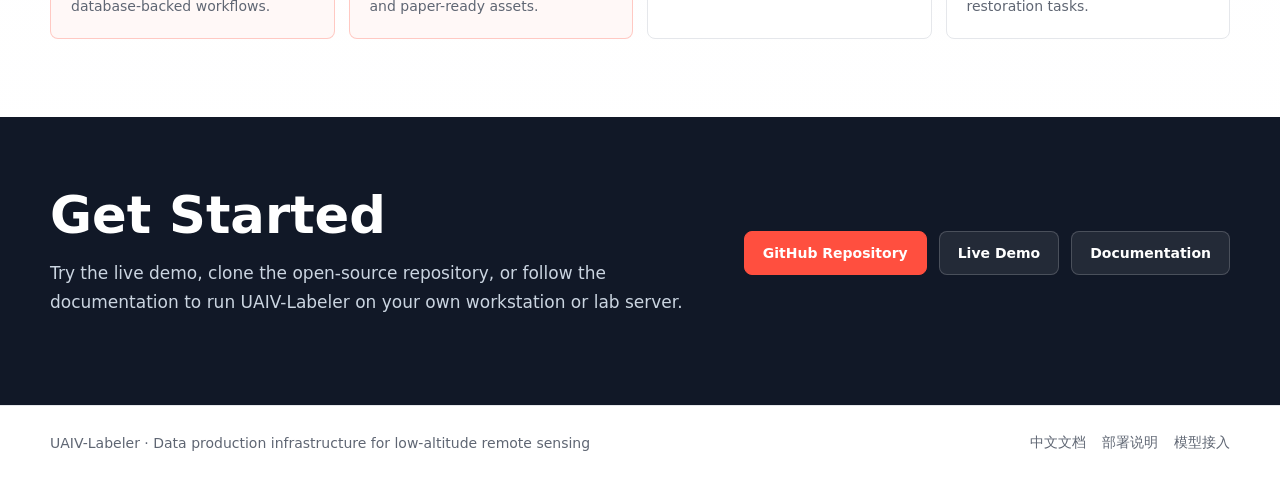
==== commit 39bb785e: "Update index.html" ====
--- a/docs/index.html
+++ b/docs/index.html
@@ -3,8 +3,8 @@
 <head>
   <meta charset="utf-8">
   <meta name="viewport" content="width=device-width, initial-scale=1">
-  <meta name="description" content="UAIV Dataset Engine is an open-source data production platform for low-altitude remote-sensing datasets, with UAIV-Labeler as its annotation and review module.">
-  <title>UAIV Dataset Engine | Data Production Platform for Low-altitude Remote Sensing</title>
+  <meta name="description" content="UAIV-Labeler is an open-source data production and annotation platform for low-altitude remote-sensing datasets.">
+  <title>UAIV-Labeler | Data Production Platform for Low-altitude Remote Sensing</title>
   <style>
     :root {
       --ink: #111827;
@@ -162,14 +162,9 @@
     h1 {
       margin: 0;
       max-width: 680px;
-      font-size: clamp(52px, 6.4vw, 78px);
-      line-height: 0.92;
+      font-size: clamp(52px, 6.8vw, 84px);
+      line-height: 0.94;
       letter-spacing: 0;
-    }
-
-    h1 .line {
-      display: block;
-      white-space: nowrap;
     }
 
     .lead {
@@ -256,15 +251,12 @@
     }
 
     .floating-note {
-      position: absolute;
-      right: 22px;
-      bottom: -24px;
-      width: min(330px, 70%);
+      margin-top: 12px;
       padding: 16px;
       border: 1px solid var(--line);
       border-radius: 8px;
       background: #fff;
-      box-shadow: 0 18px 48px rgba(17, 24, 39, 0.16);
+      box-shadow: 0 12px 34px rgba(17, 24, 39, 0.08);
       font-size: 14px;
       line-height: 1.55;
       color: #303744;
@@ -963,12 +955,6 @@
         grid-template-columns: 1fr;
       }
 
-      .floating-note {
-        position: static;
-        width: 100%;
-        margin-top: 12px;
-      }
-
       section {
         padding: 58px 0;
       }
@@ -984,7 +970,7 @@
     <div class="shell nav-inner">
       <a class="brand" href="#">
         <span class="mark">UA</span>
-        <span>UAIV Engine</span>
+        <span>UAIV-Labeler</span>
       </a>
       <div class="nav-links">
         <a href="#tasks">Tasks</a>
@@ -1002,10 +988,10 @@
     <header class="hero">
       <div class="shell hero-grid">
         <div>
-          <div class="eyebrow"><span class="dot"></span> UAIV-Labeler is the annotation module of the UAIV ecosystem</div>
-          <h1><span class="line">UAIV</span><span class="line">Dataset Engine</span></h1>
+          <div class="eyebrow"><span class="dot"></span> Open-source data production platform for aerial observation datasets</div>
+          <h1>UAIV-Labeler</h1>
           <p class="lead">
-            Build low-altitude remote-sensing datasets beyond boxes. The current open-source module, UAIV-Labeler, combines detection, oriented boxes, polygons, event QA, OCR/VLM review, metadata indexing, model pre-annotation, and benchmark export in one workflow.
+            Build low-altitude remote-sensing datasets beyond boxes. UAIV-Labeler combines detection, oriented boxes, polygons, event QA, OCR/VLM review, metadata indexing, model pre-annotation, and benchmark export in one workflow.
           </p>
           <div class="hero-actions">
             <a class="button primary" href="http://121.48.163.156:7860">Live Demo</a>
@@ -1425,7 +1411,7 @@
 
   <footer>
     <div class="shell footer-inner">
-      <span>UAIV Dataset Engine · Data production infrastructure for low-altitude remote sensing</span>
+      <span>UAIV-Labeler · Data production infrastructure for low-altitude remote sensing</span>
       <div class="footer-links">
         <a href="https://github.com/JennyZhang0810/UAIV-Labeler/blob/main/README_zh.md">中文文档</a>
         <a href="DEPLOYMENT.md">部署说明</a>
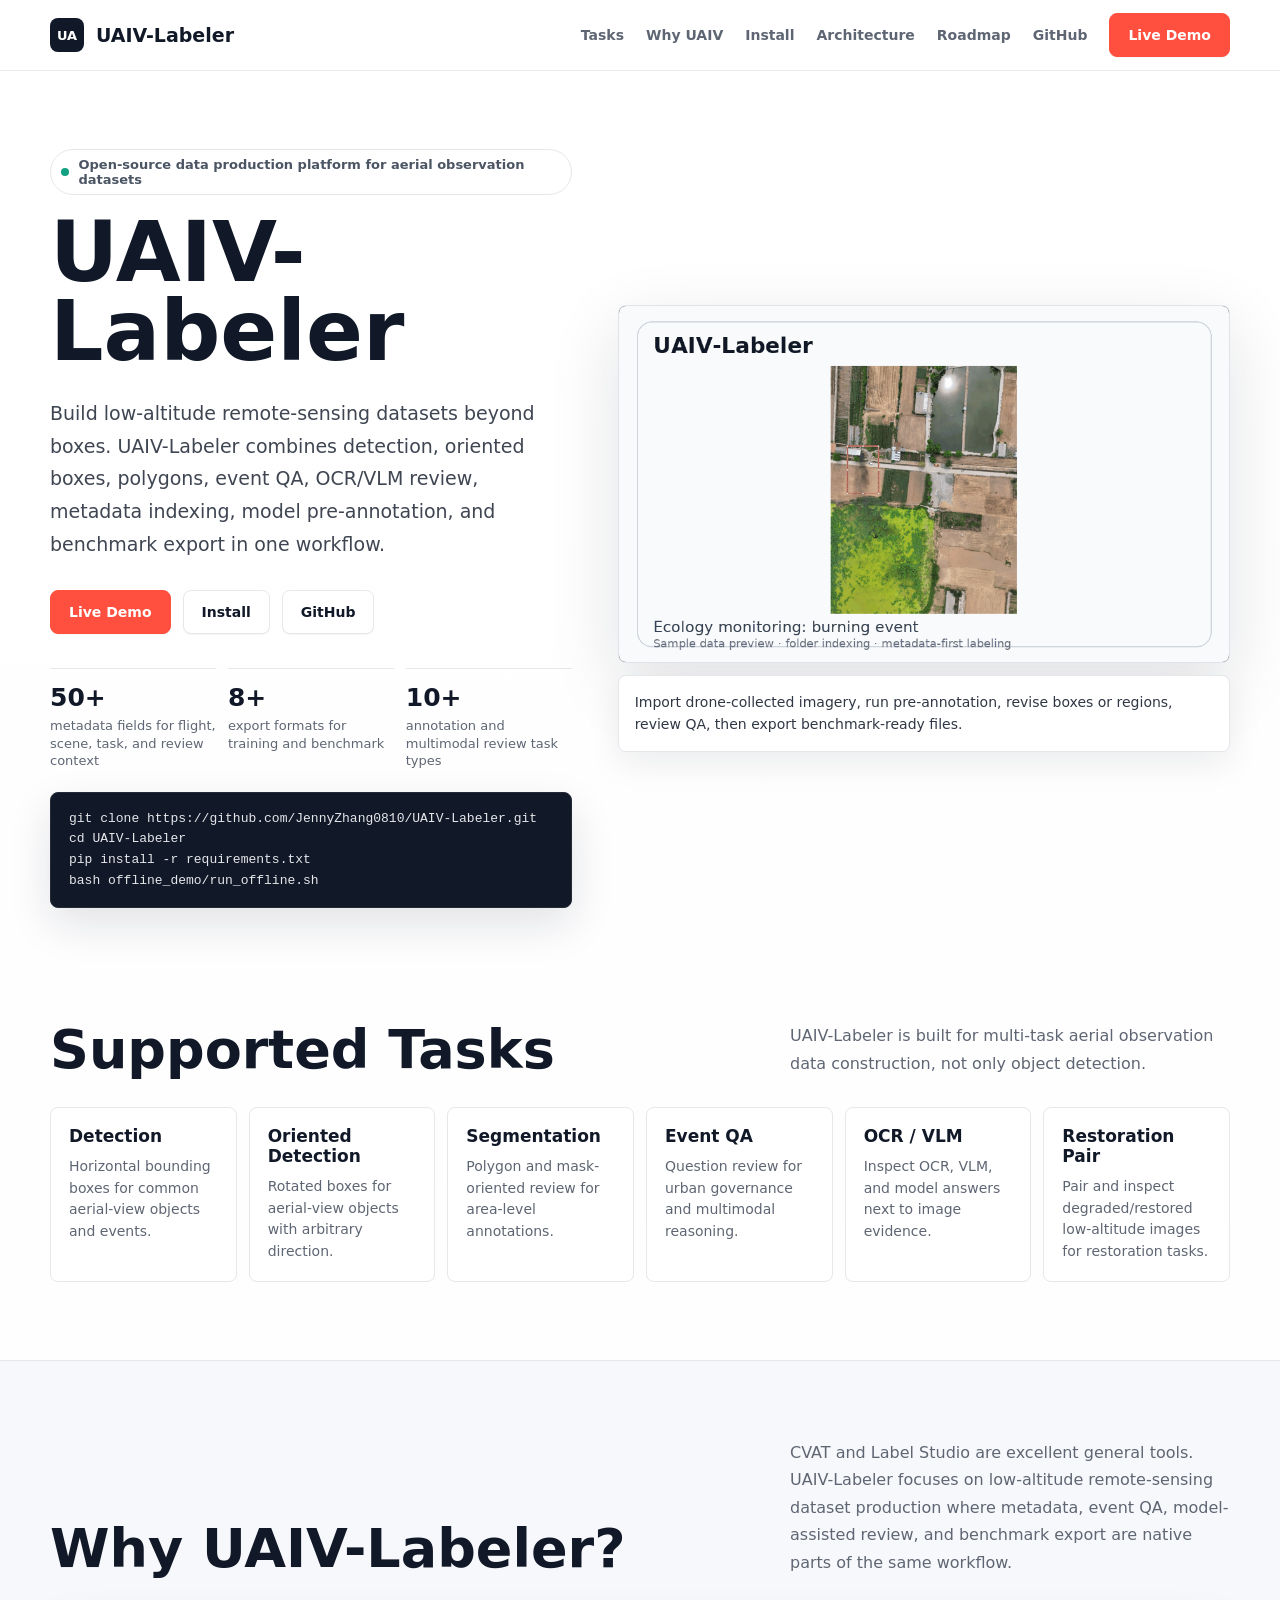
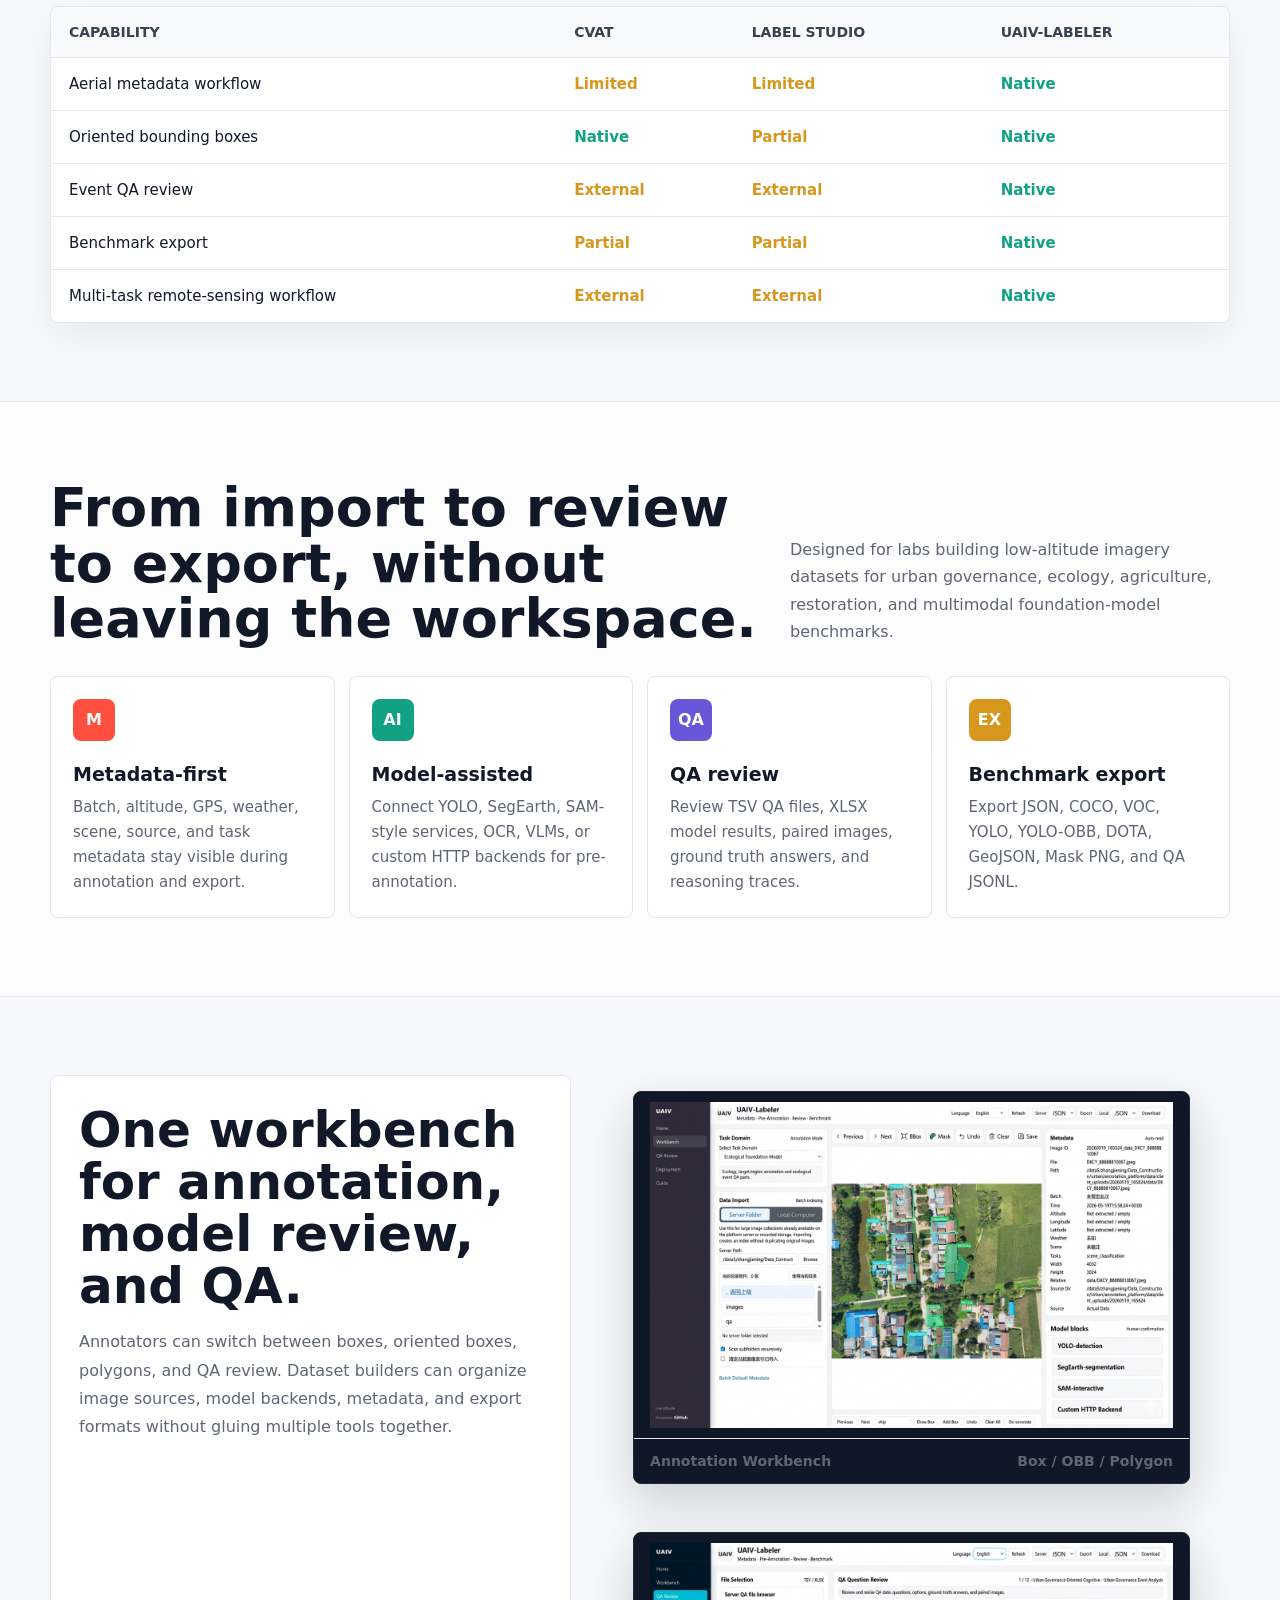
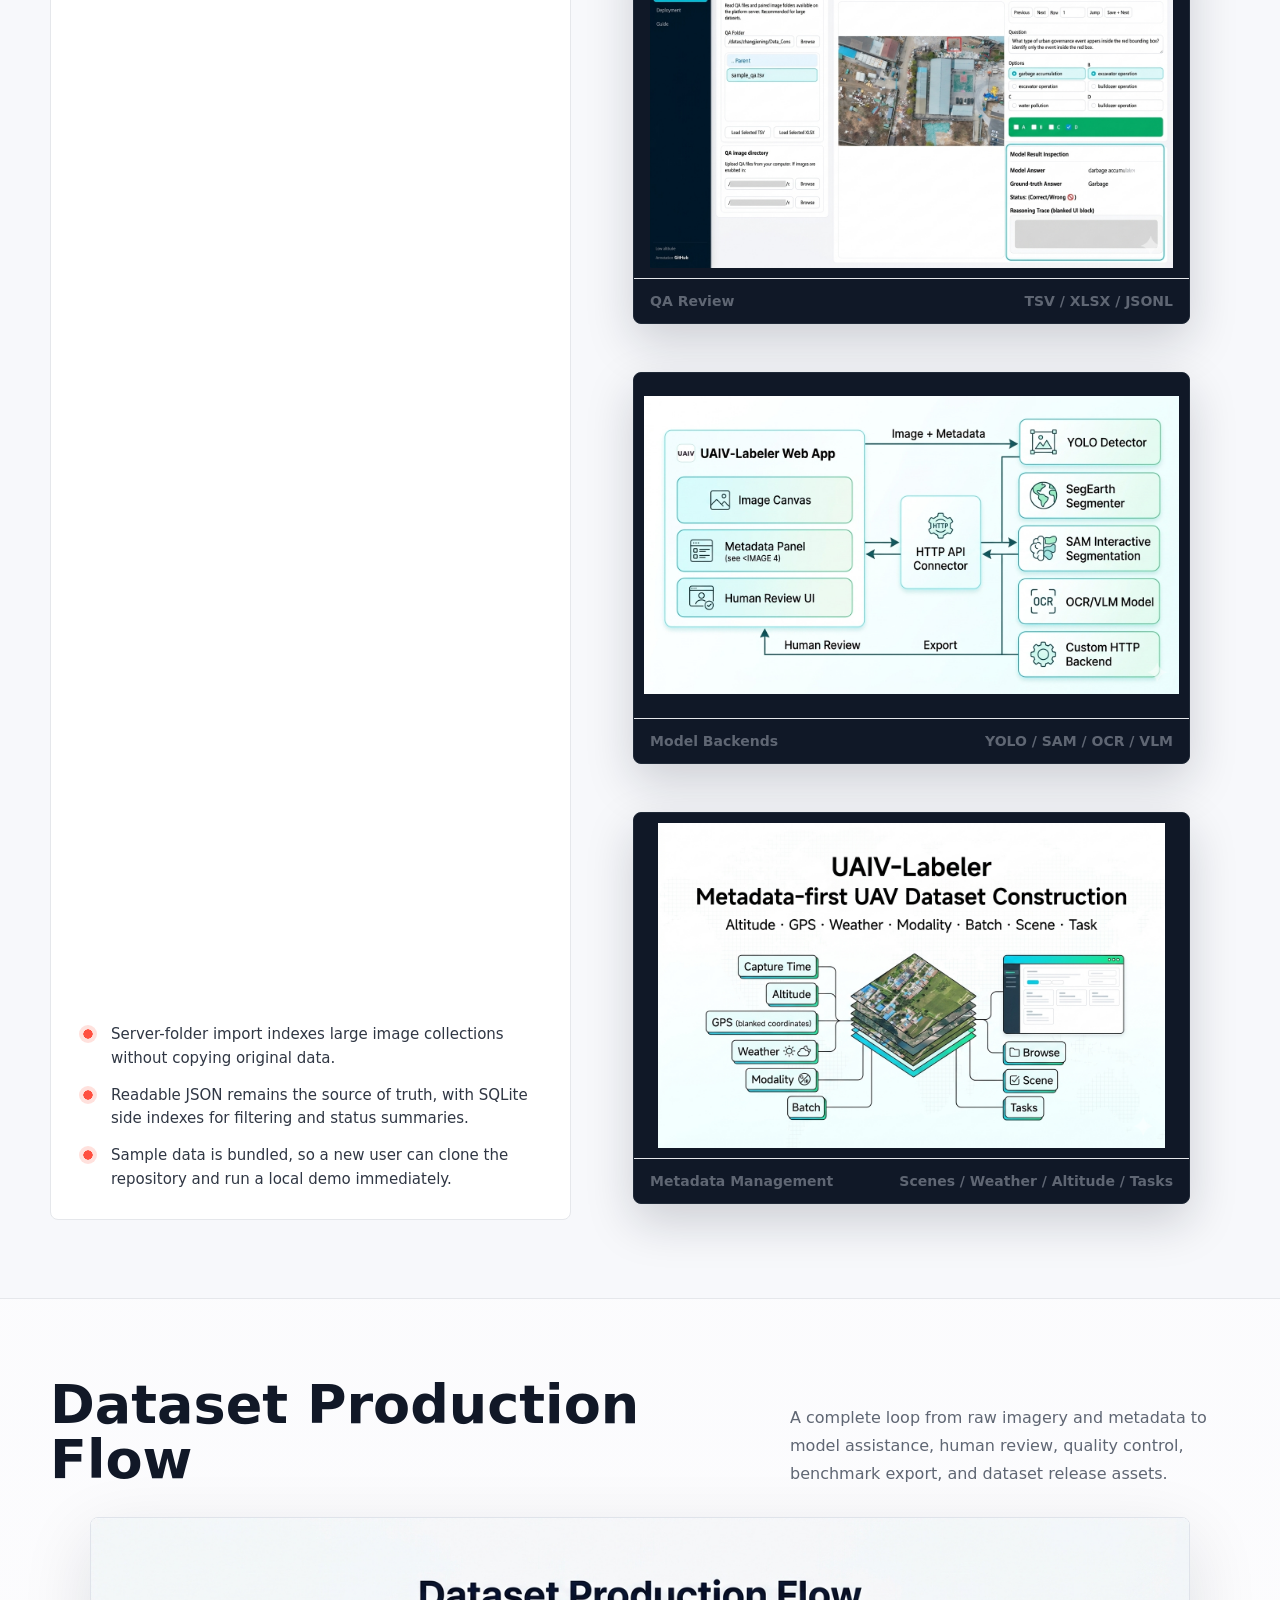
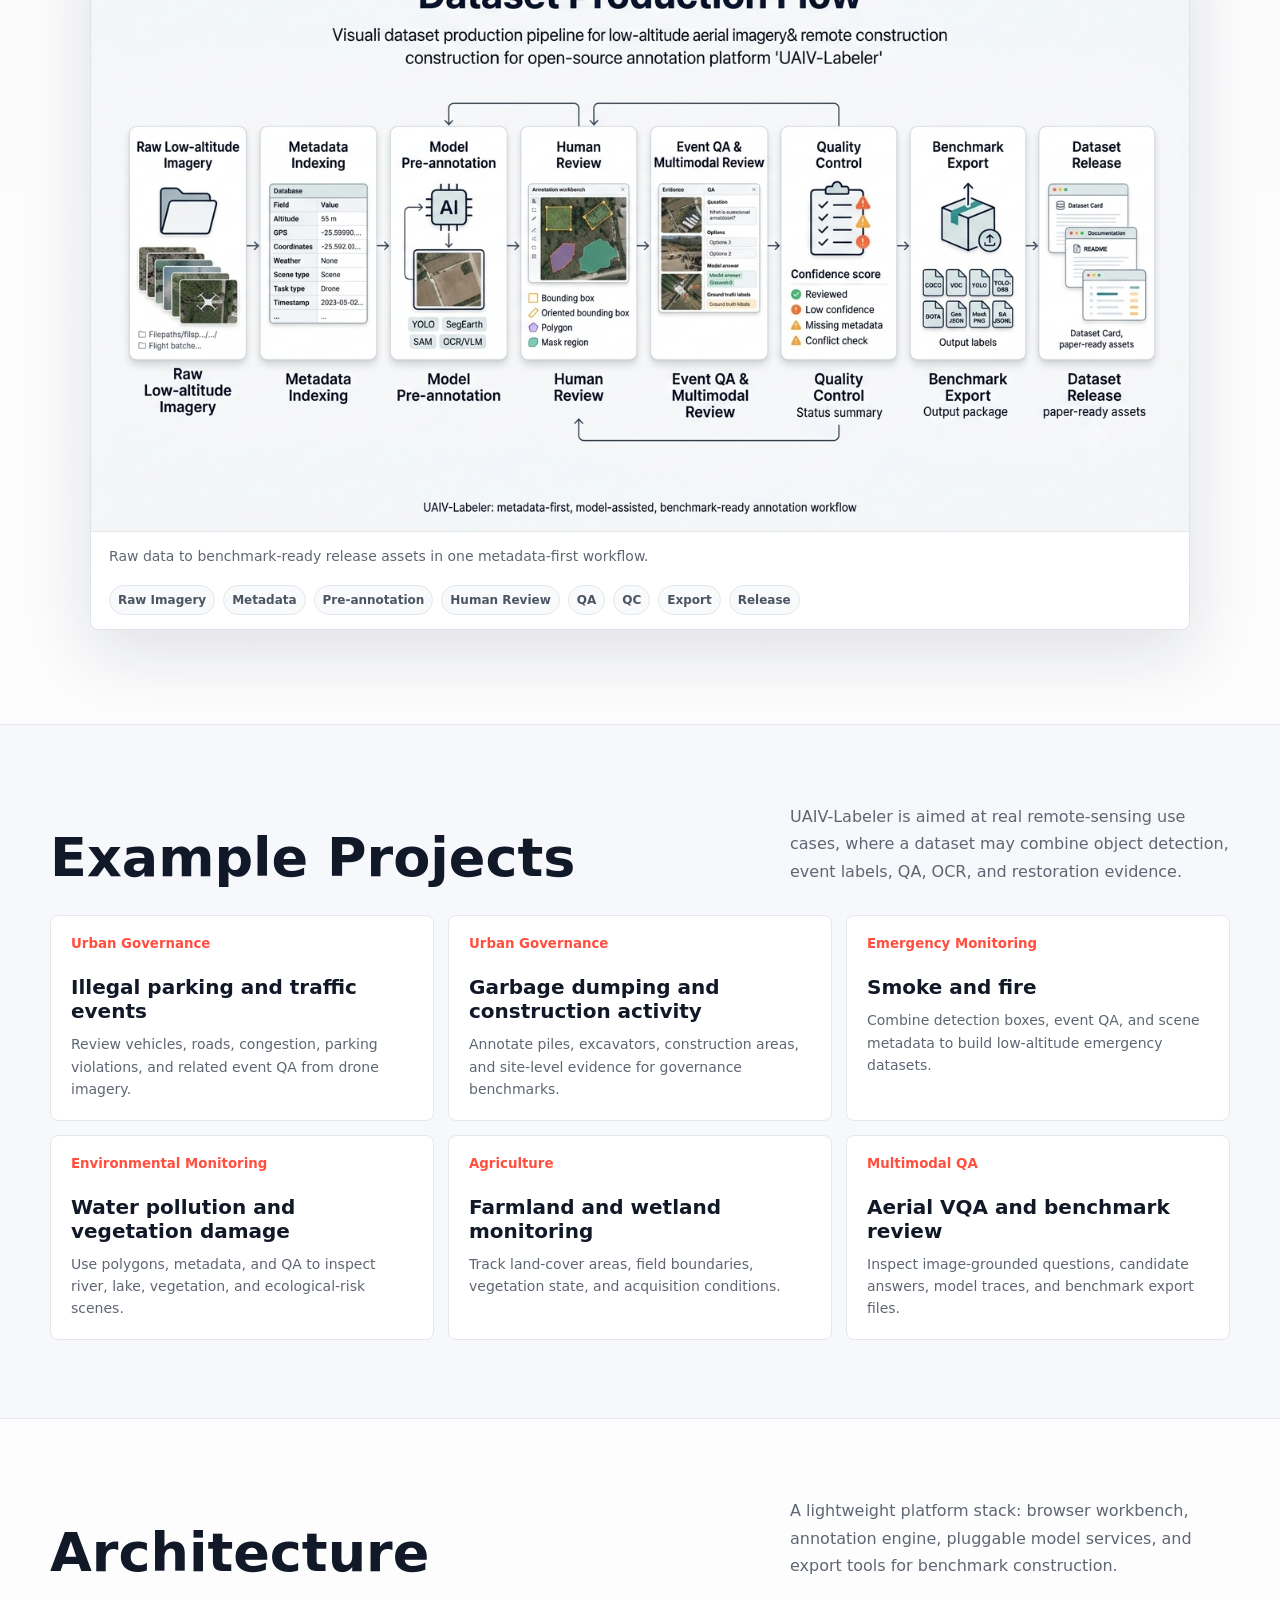
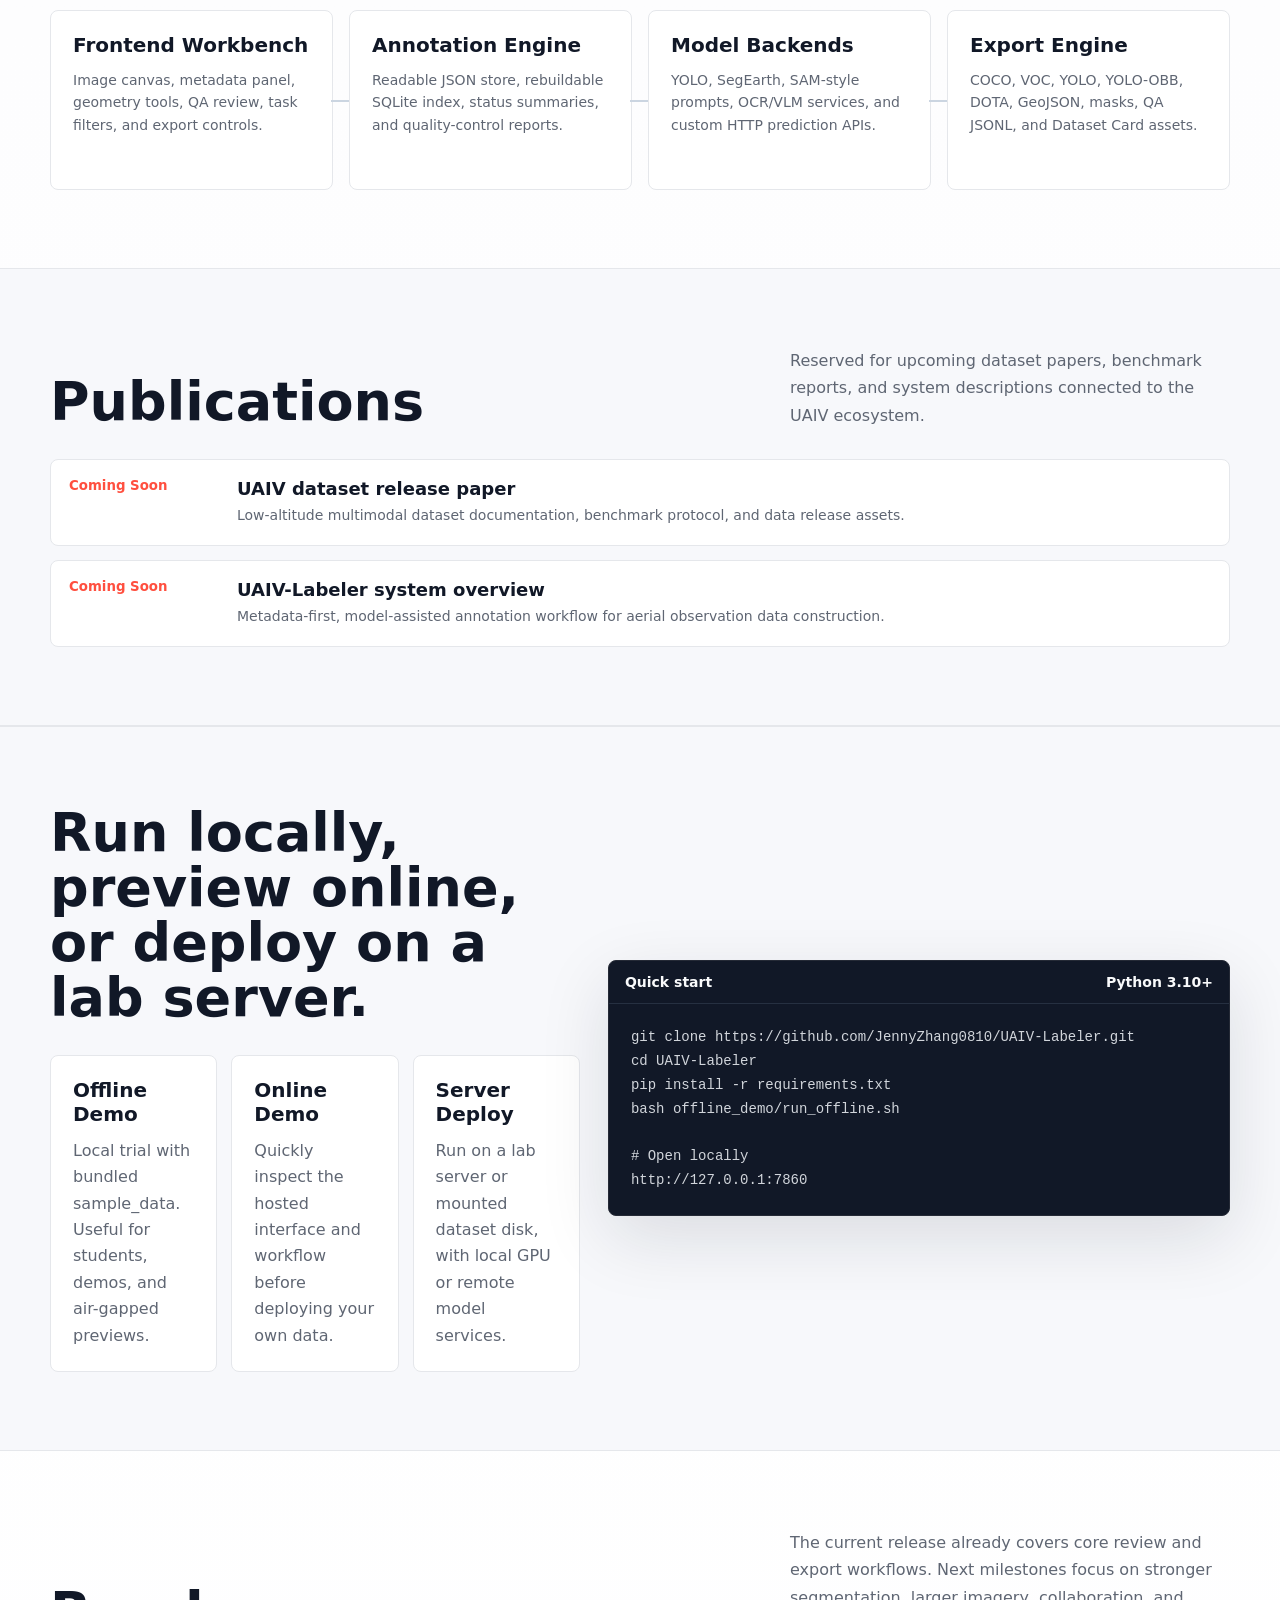
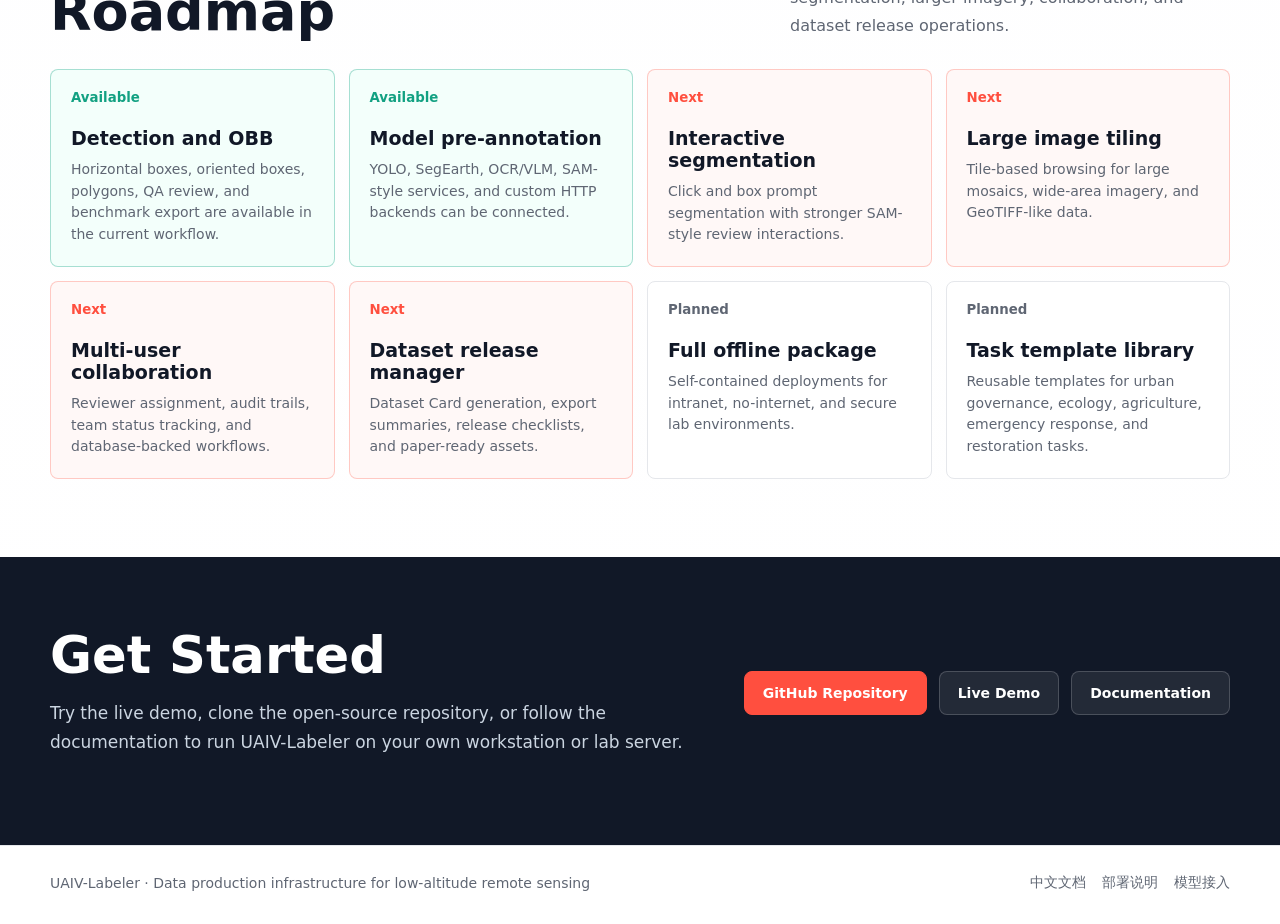
==== commit 1eb11c07: "Update index.html" ====
--- a/docs/index.html
+++ b/docs/index.html
@@ -1184,6 +1184,13 @@
               <span>YOLO / SAM / OCR / VLM</span>
             </figcaption>
           </figure>
+          <figure class="screen">
+            <img src="site-assets/metadata.png" alt="UAIV-Labeler metadata-first management screenshot">
+            <figcaption class="screen-caption">
+              <span>Metadata Management</span>
+              <span>Scenes / Weather / Altitude / Tasks</span>
+            </figcaption>
+          </figure>
         </div>
       </div>
     </section>
@@ -1195,7 +1202,7 @@
           <p>A complete loop from raw imagery and metadata to model assistance, human review, quality control, benchmark export, and dataset release assets.</p>
         </div>
         <figure class="flow-figure">
-          <img src="site-assets/dataset-production-flow.png" alt="Dataset production flow from raw imagery and metadata indexing to pre-annotation, human review, quality control, benchmark export, and dataset release">
+          <img src="site-assets/dataset-production-flow.png.png" alt="Dataset production flow from raw imagery and metadata indexing to pre-annotation, human review, quality control, benchmark export, and dataset release">
           <figcaption class="flow-caption">
             <span>Raw data to benchmark-ready release assets in one metadata-first workflow.</span>
             <div class="flow-tags">
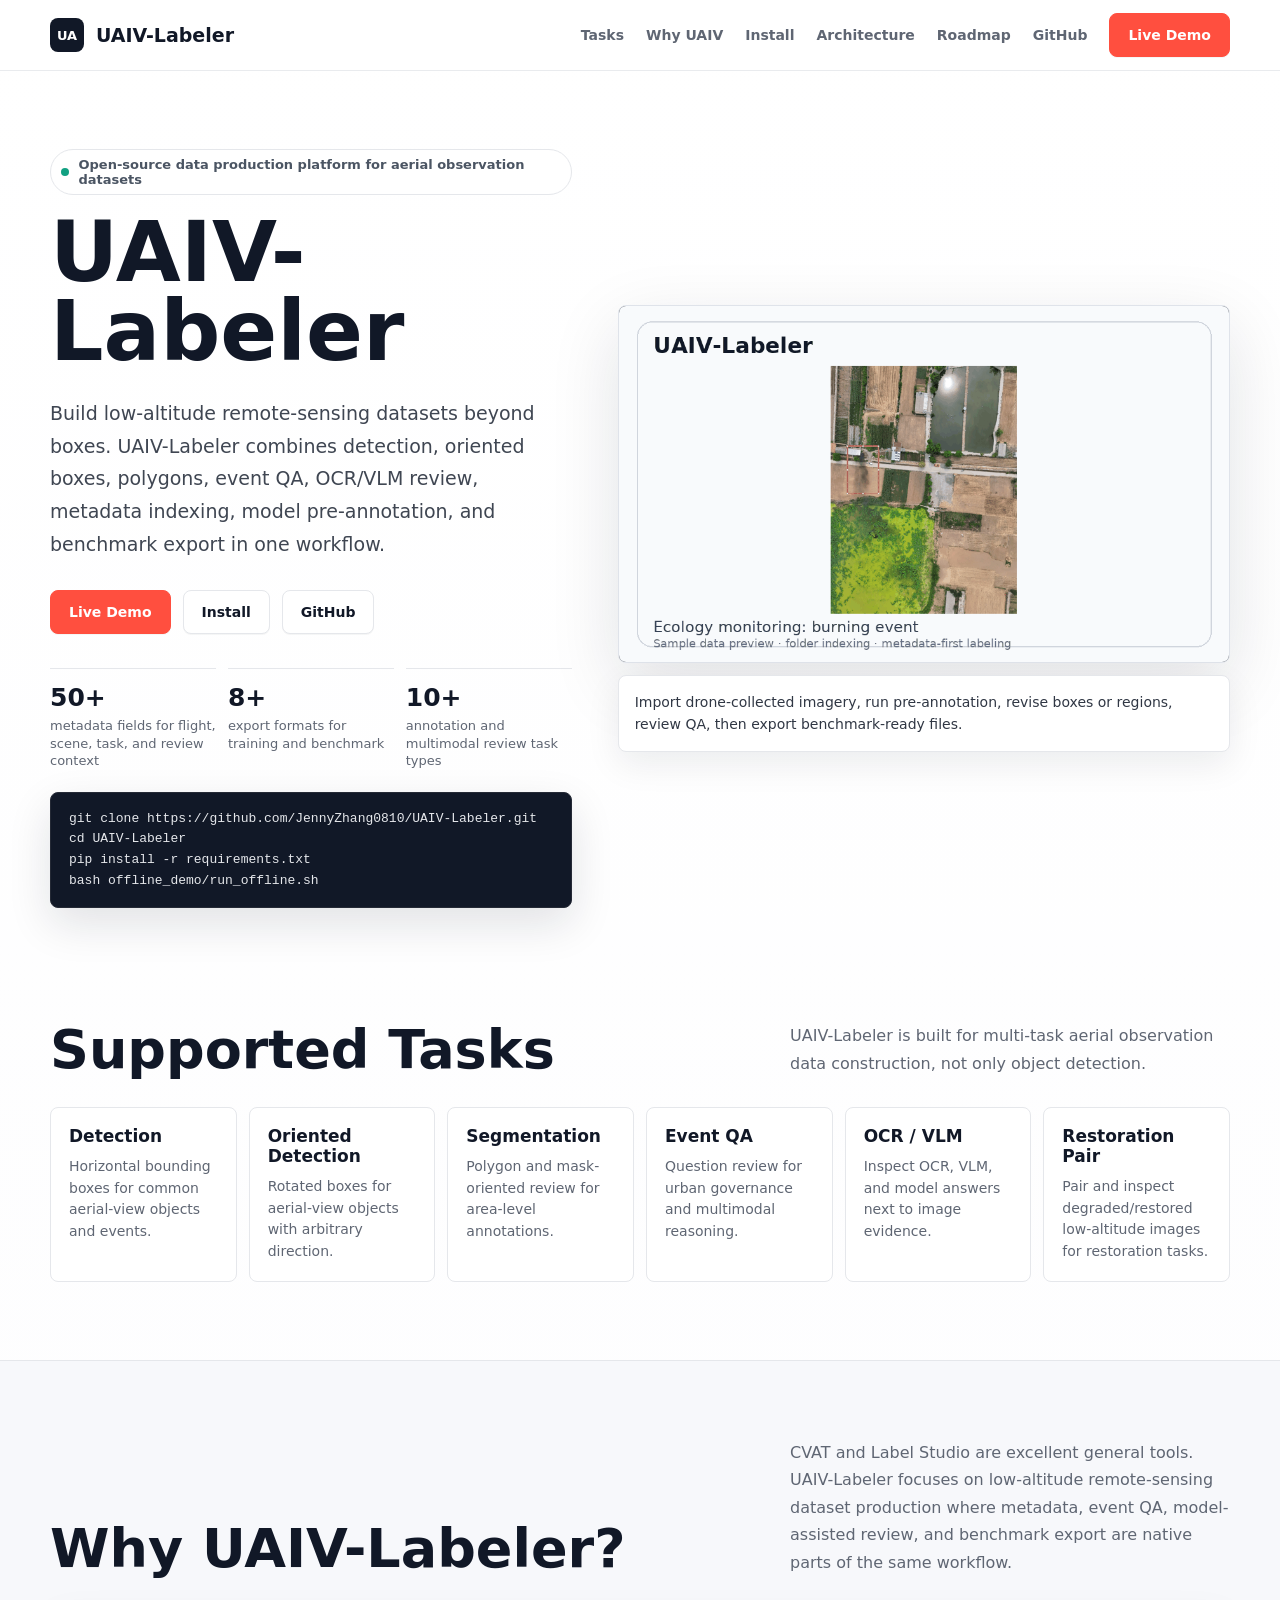
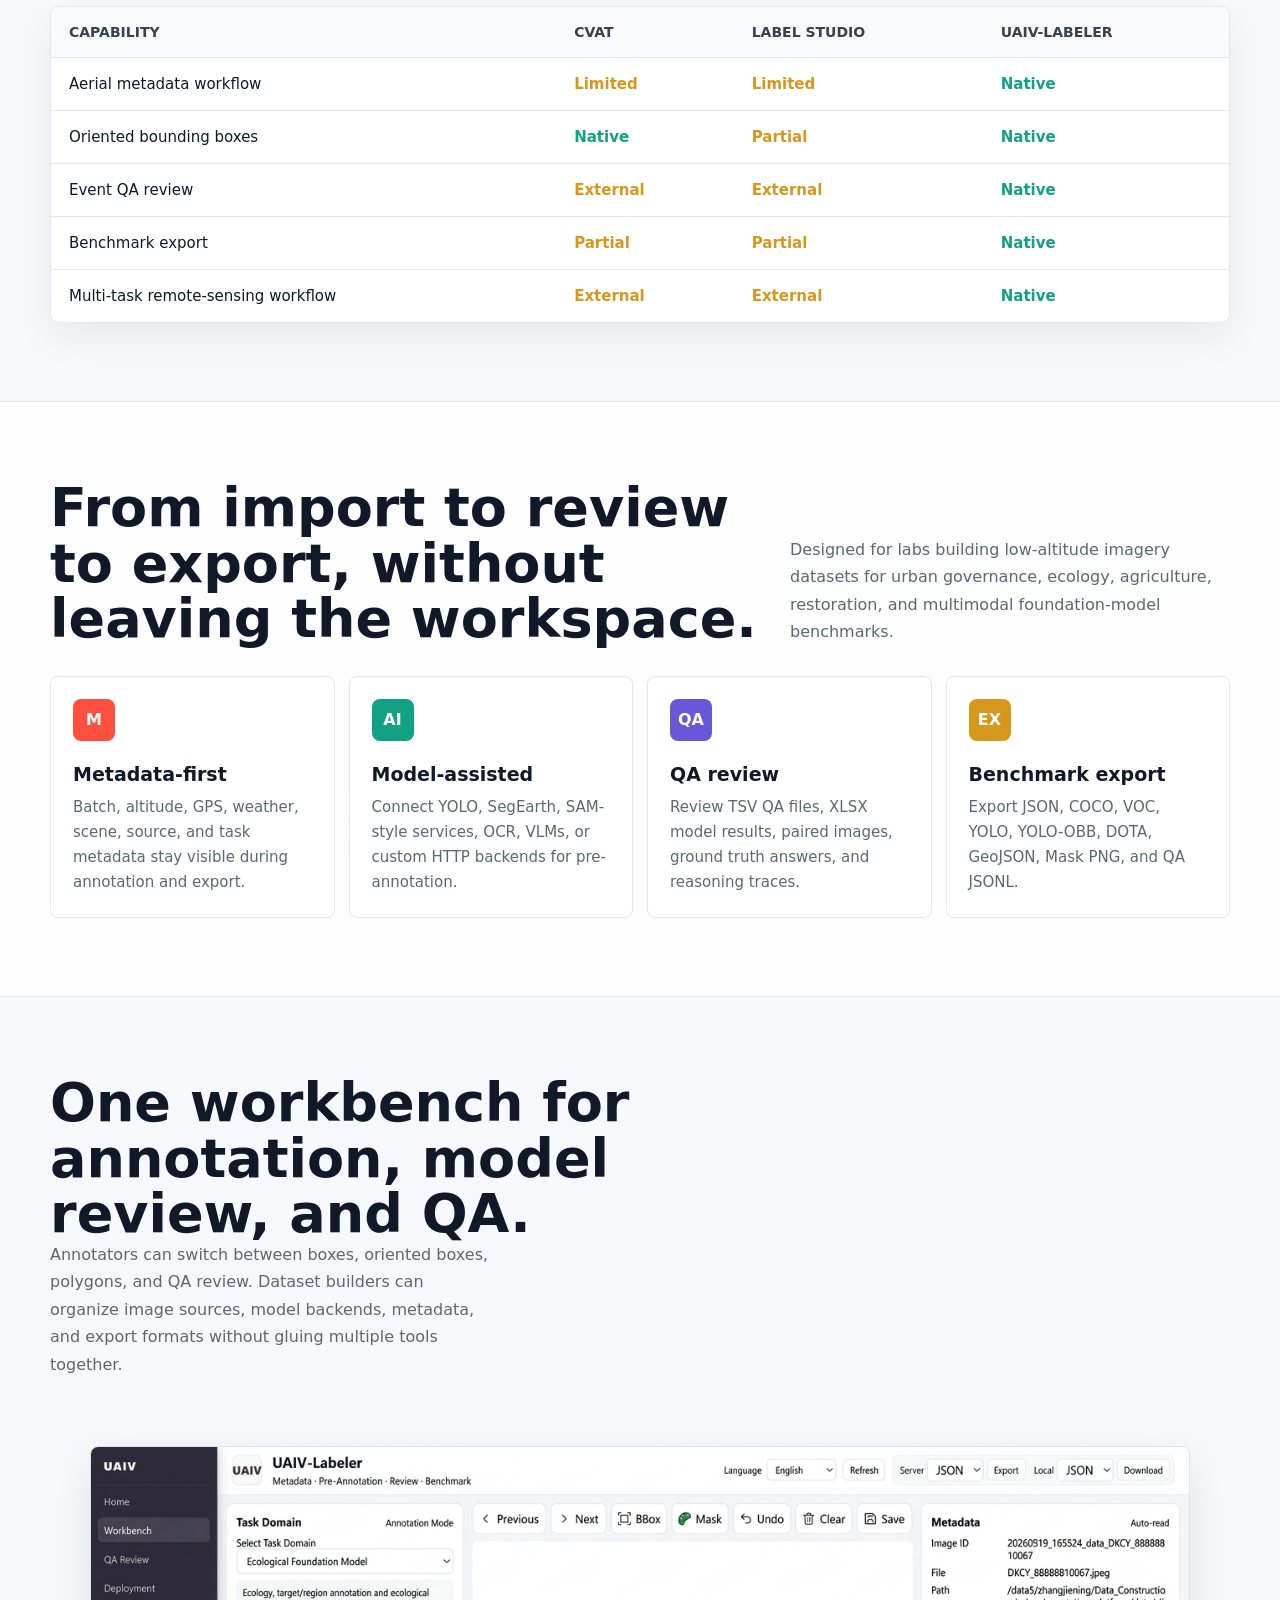
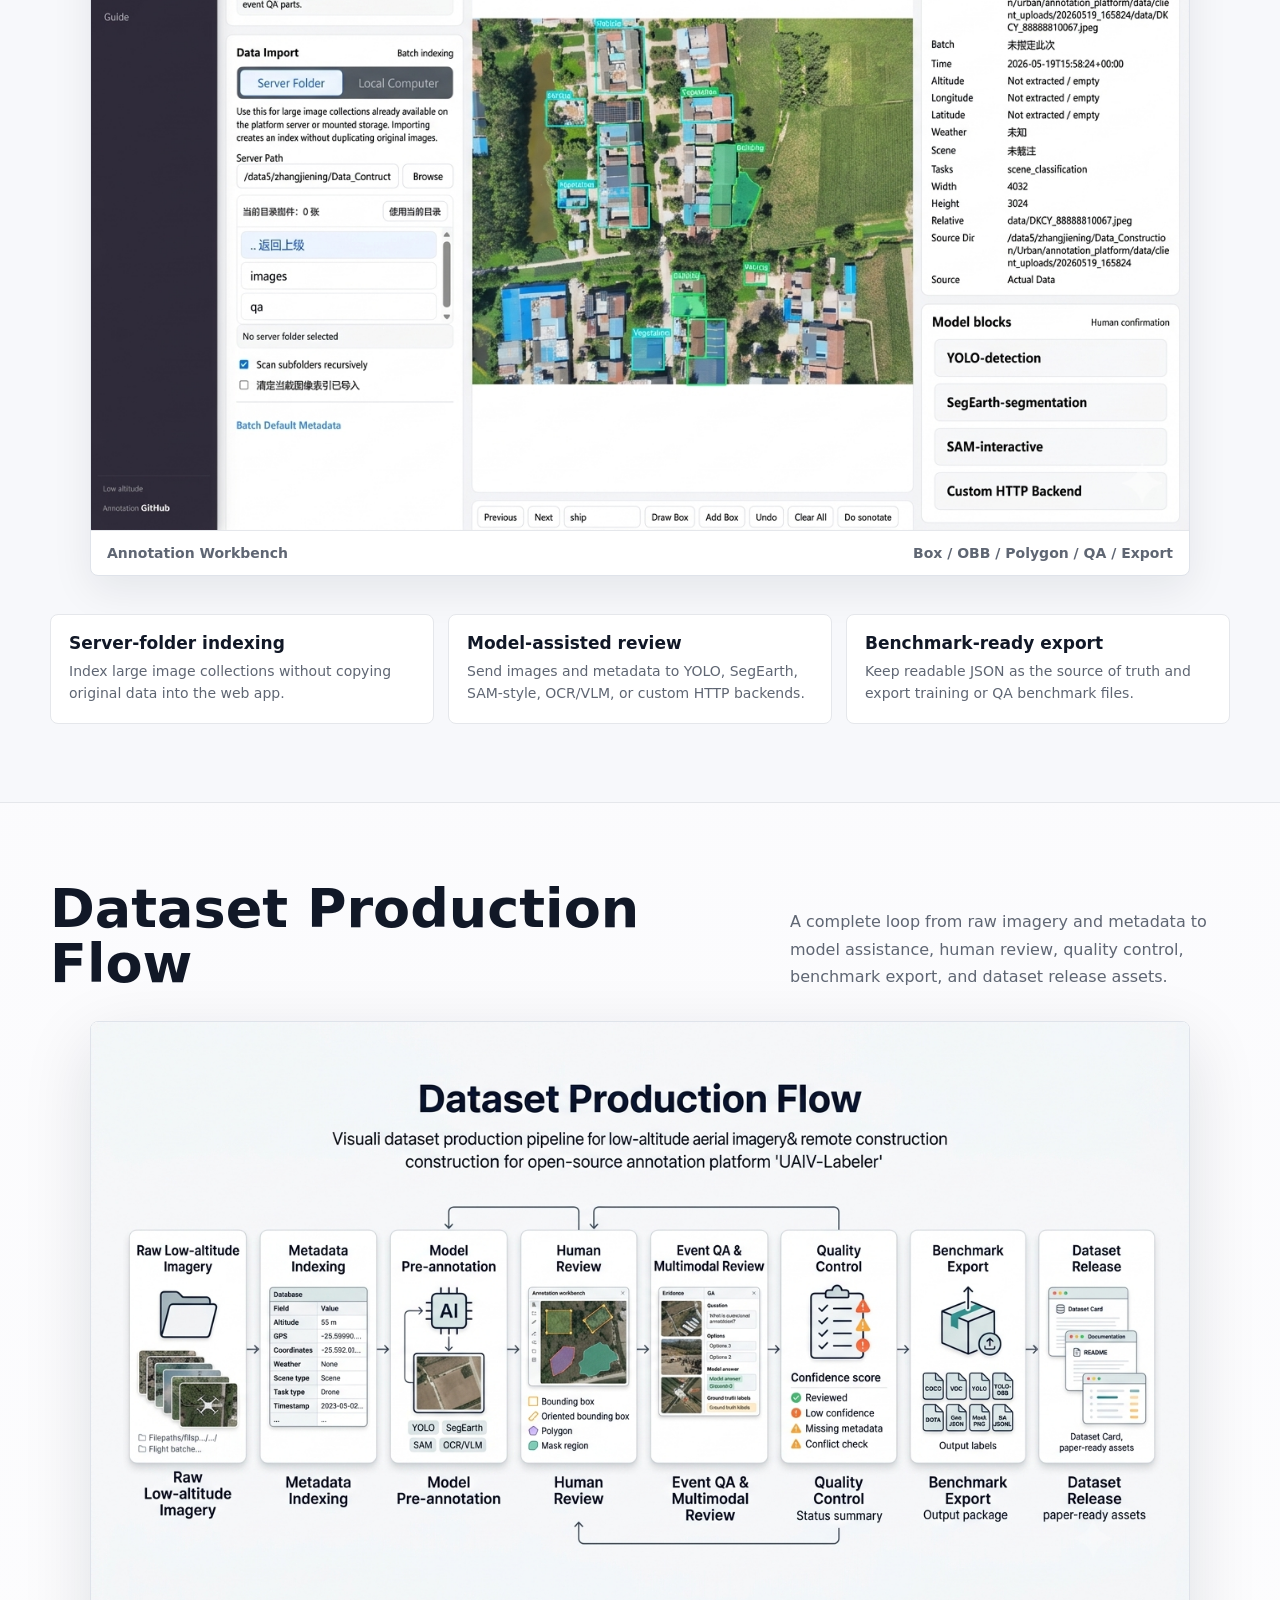
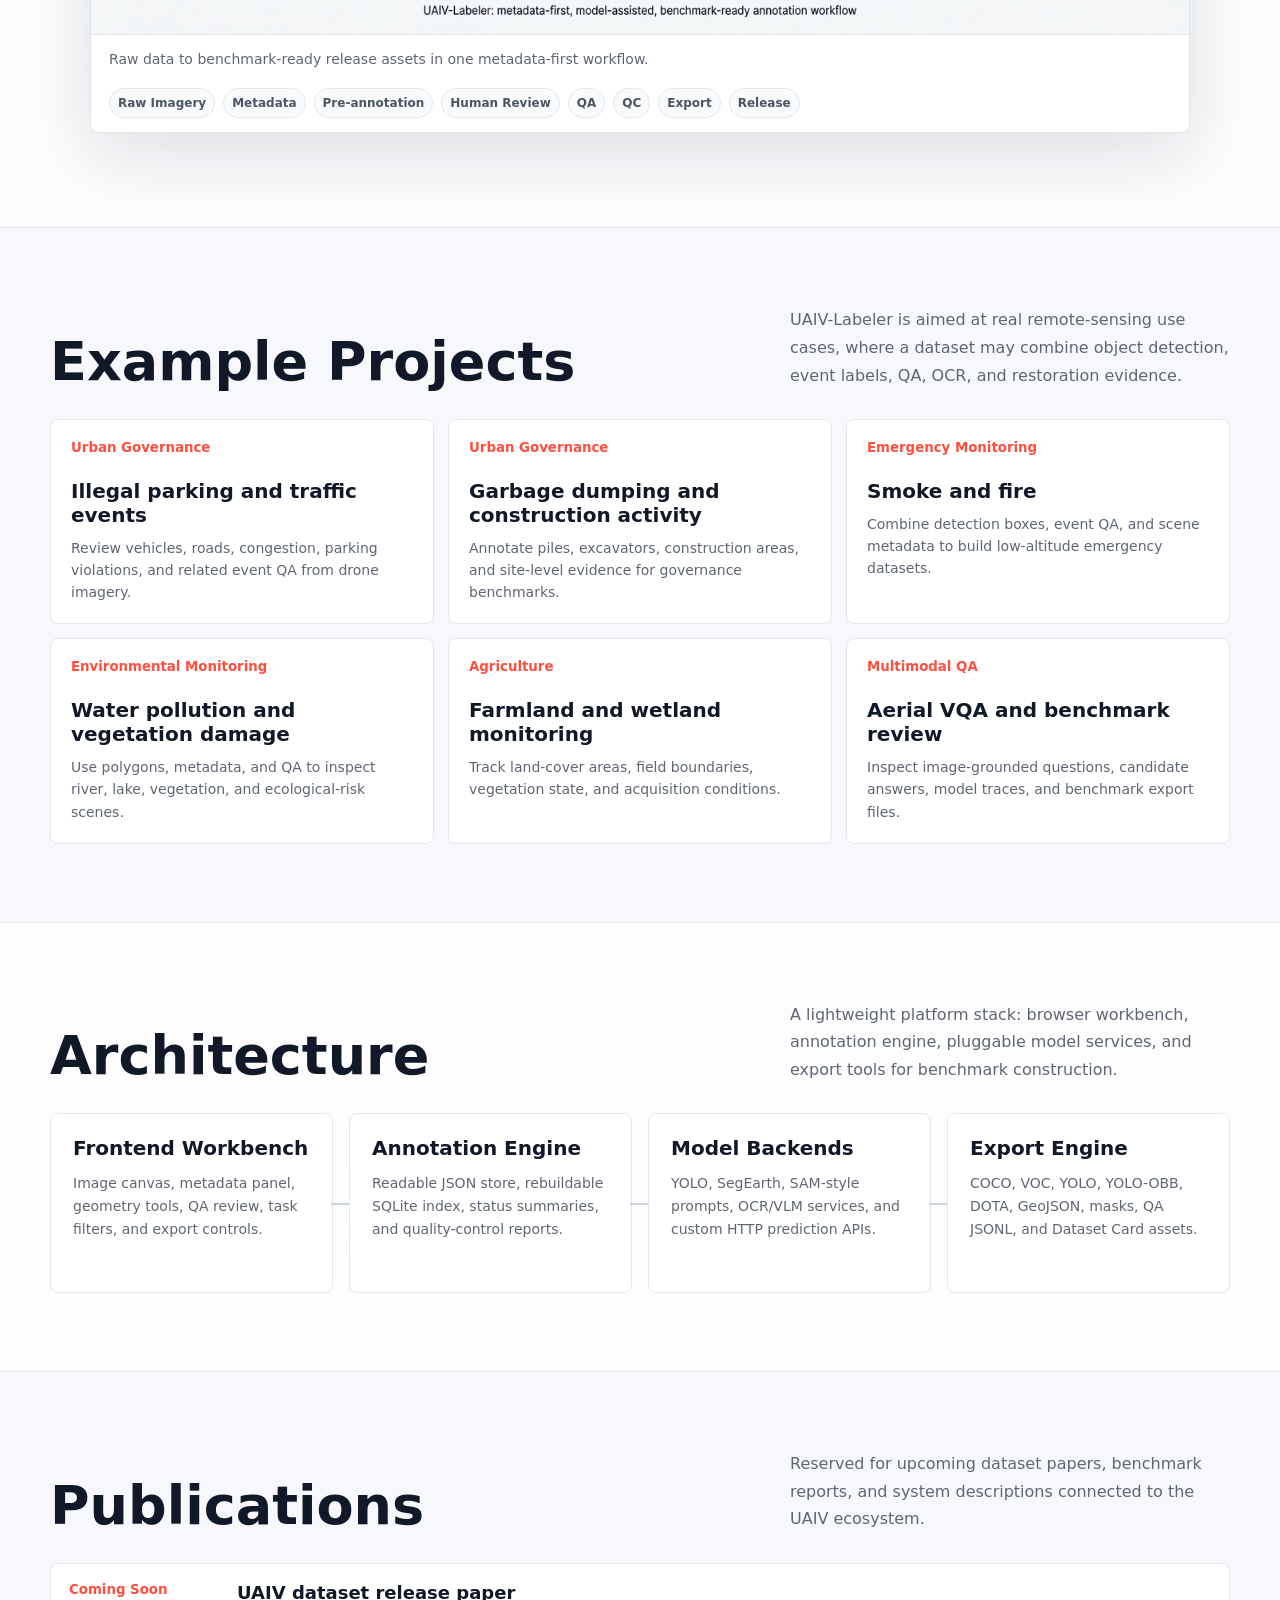
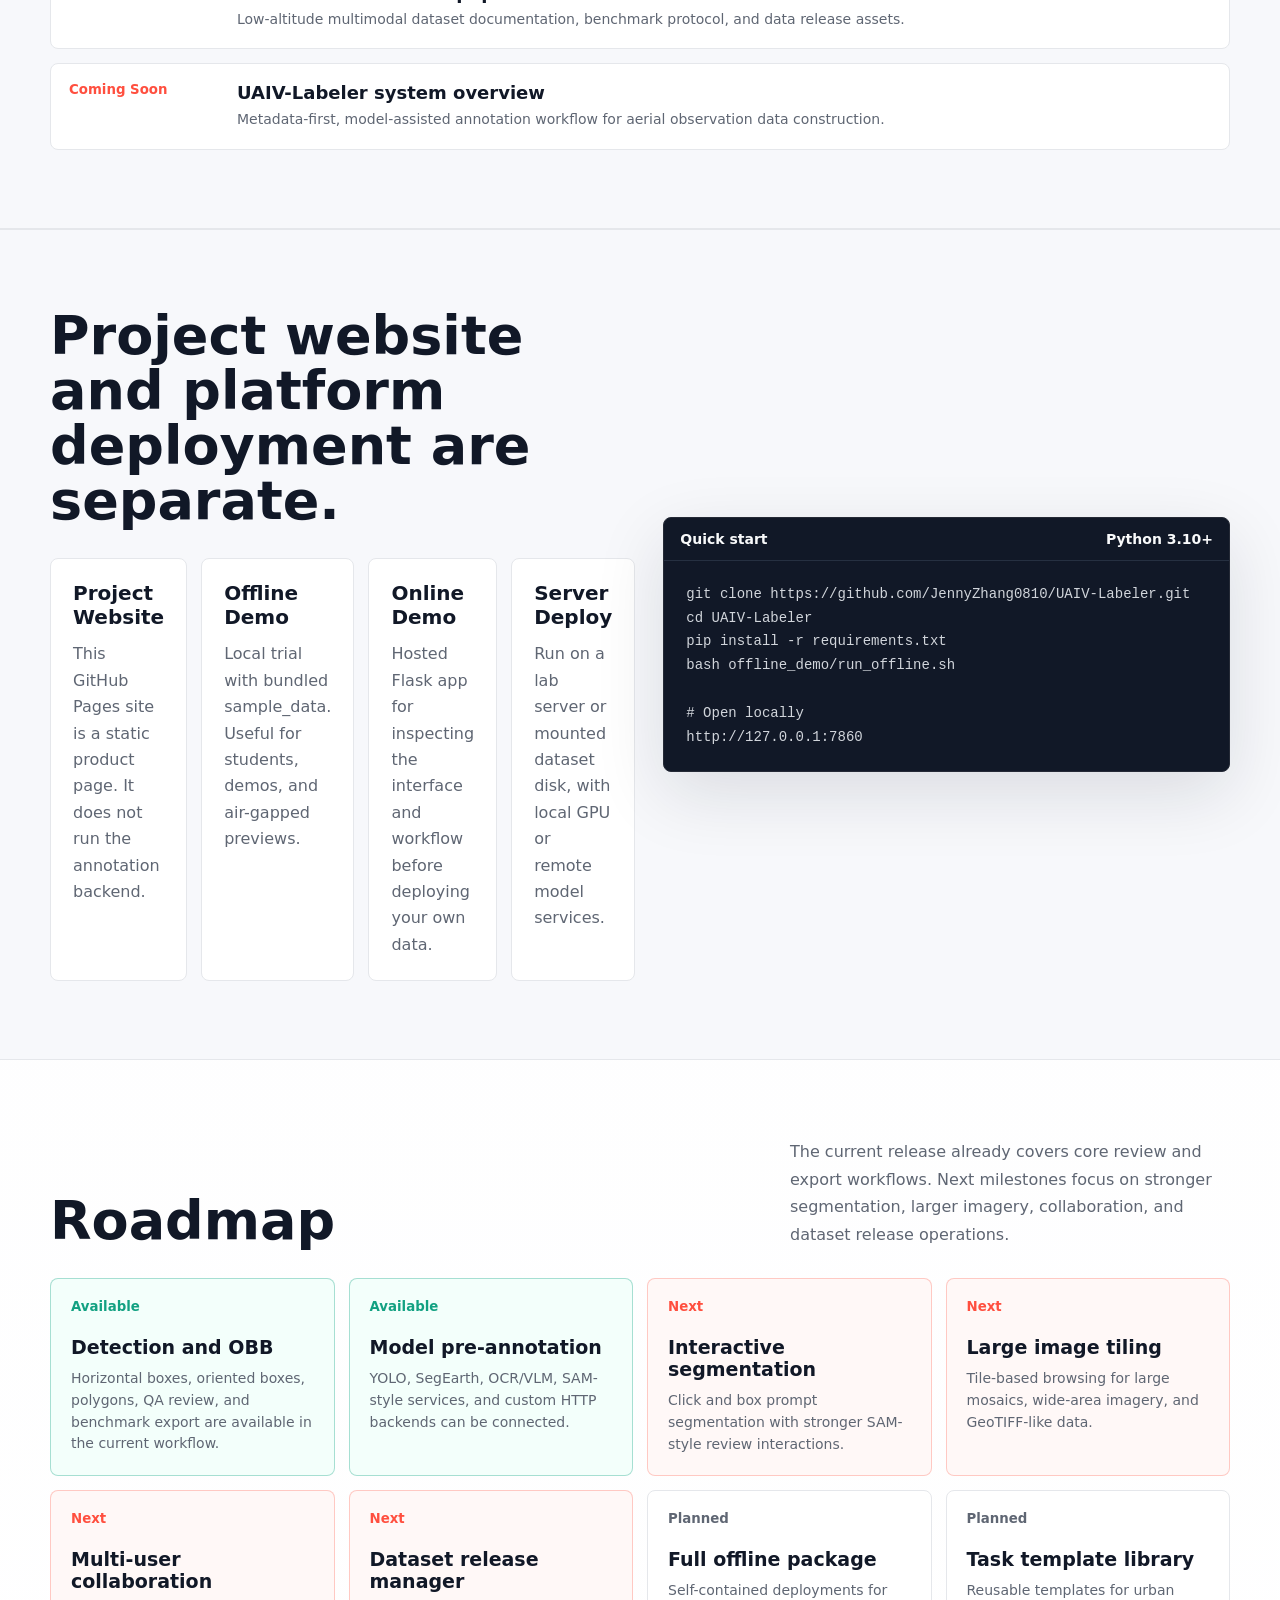
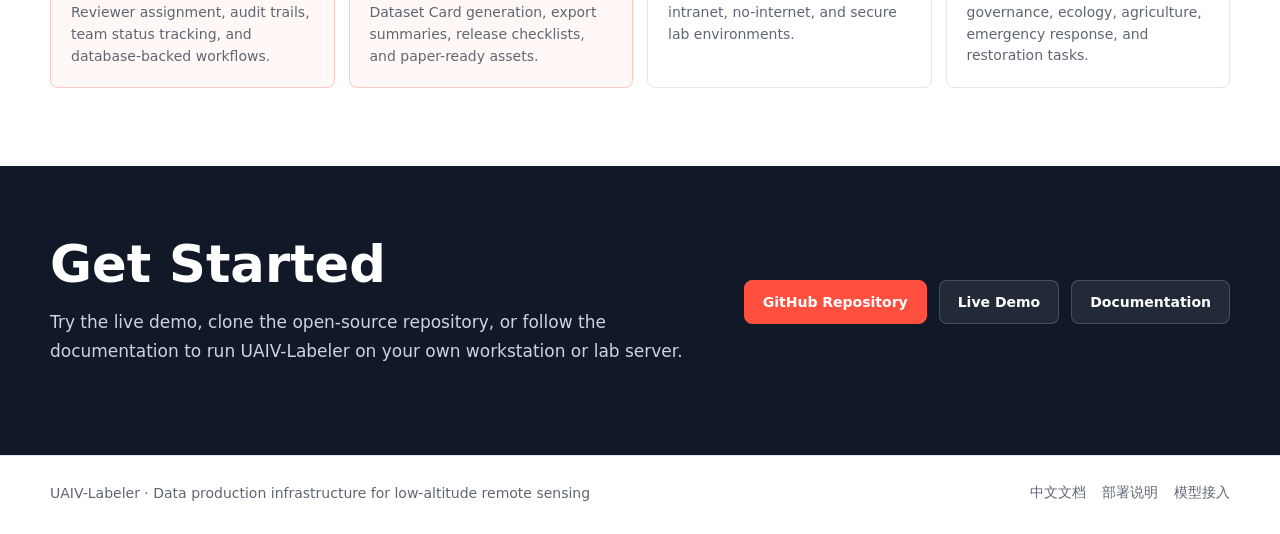
==== commit f07971de: "Update index.html" ====
--- a/docs/index.html
+++ b/docs/index.html
@@ -346,10 +346,15 @@
       align-items: stretch;
     }
 
+    .showcase-stack {
+      display: grid;
+      gap: 22px;
+    }
+
     .showcase-copy {
       display: flex;
       flex-direction: column;
-      justify-content: space-between;
+      justify-content: flex-start;
       padding: 28px;
       border: 1px solid var(--line);
       border-radius: 8px;
@@ -433,6 +438,31 @@
       color: var(--muted);
       font-size: 14px;
       font-weight: 650;
+    }
+
+    .interface-points {
+      display: grid;
+      grid-template-columns: repeat(3, 1fr);
+      gap: 14px;
+    }
+
+    .interface-point {
+      padding: 18px;
+      border: 1px solid var(--line);
+      border-radius: 8px;
+      background: #fff;
+    }
+
+    .interface-point strong {
+      display: block;
+      margin-bottom: 8px;
+      font-size: 17px;
+    }
+
+    .interface-point span {
+      color: var(--muted);
+      font-size: 14px;
+      line-height: 1.55;
     }
 
     .workflow-grid {
@@ -505,7 +535,7 @@
 
     .mode-grid {
       display: grid;
-      grid-template-columns: repeat(3, 1fr);
+      grid-template-columns: repeat(4, 1fr);
       gap: 14px;
     }
 
@@ -890,6 +920,7 @@
       .workflow-grid,
       .mode-grid,
       .task-grid,
+      .interface-points,
       .project-grid,
       .architecture,
       .roadmap-grid {
@@ -948,6 +979,7 @@
       .workflow-grid,
       .mode-grid,
       .task-grid,
+      .interface-points,
       .project-grid,
       .architecture,
       .roadmap-grid,
@@ -1150,47 +1182,33 @@
     </section>
 
     <section class="showcase">
-      <div class="shell showcase-grid">
-        <div class="showcase-copy">
+      <div class="shell showcase-stack">
+        <div class="section-head">
           <div>
             <h2>One workbench for annotation, model review, and QA.</h2>
             <p>Annotators can switch between boxes, oriented boxes, polygons, and QA review. Dataset builders can organize image sources, model backends, metadata, and export formats without gluing multiple tools together.</p>
           </div>
-          <div class="check-list">
-            <div class="check">Server-folder import indexes large image collections without copying original data.</div>
-            <div class="check">Readable JSON remains the source of truth, with SQLite side indexes for filtering and status summaries.</div>
-            <div class="check">Sample data is bundled, so a new user can clone the repository and run a local demo immediately.</div>
-          </div>
-        </div>
-        <div class="tabs">
-          <figure class="screen">
-            <img src="site-assets/workbench.png" alt="UAIV-Labeler annotation workbench screenshot">
-            <figcaption class="screen-caption">
-              <span>Annotation Workbench</span>
-              <span>Box / OBB / Polygon</span>
-            </figcaption>
-          </figure>
-          <figure class="screen">
-            <img src="site-assets/qa-review.png" alt="UAIV-Labeler QA review screenshot">
-            <figcaption class="screen-caption">
-              <span>QA Review</span>
-              <span>TSV / XLSX / JSONL</span>
-            </figcaption>
-          </figure>
-          <figure class="screen">
-            <img src="site-assets/model-backends.jpg" alt="UAIV-Labeler model integration screenshot">
-            <figcaption class="screen-caption">
-              <span>Model Backends</span>
-              <span>YOLO / SAM / OCR / VLM</span>
-            </figcaption>
-          </figure>
-          <figure class="screen">
-            <img src="site-assets/metadata.png" alt="UAIV-Labeler metadata-first management screenshot">
-            <figcaption class="screen-caption">
-              <span>Metadata Management</span>
-              <span>Scenes / Weather / Altitude / Tasks</span>
-            </figcaption>
-          </figure>
+        </div>
+        <figure class="screen">
+          <img src="site-assets/workbench.png" alt="UAIV-Labeler annotation workbench screenshot">
+          <figcaption class="screen-caption">
+            <span>Annotation Workbench</span>
+            <span>Box / OBB / Polygon / QA / Export</span>
+          </figcaption>
+        </figure>
+        <div class="interface-points">
+          <article class="interface-point">
+            <strong>Server-folder indexing</strong>
+            <span>Index large image collections without copying original data into the web app.</span>
+          </article>
+          <article class="interface-point">
+            <strong>Model-assisted review</strong>
+            <span>Send images and metadata to YOLO, SegEarth, SAM-style, OCR/VLM, or custom HTTP backends.</span>
+          </article>
+          <article class="interface-point">
+            <strong>Benchmark-ready export</strong>
+            <span>Keep readable JSON as the source of truth and export training or QA benchmark files.</span>
+          </article>
         </div>
       </div>
     </section>
@@ -1317,16 +1335,20 @@
       <div class="shell two-col">
         <div>
           <div class="section-head">
-            <h2>Run locally, preview online, or deploy on a lab server.</h2>
+            <h2>Project website and platform deployment are separate.</h2>
           </div>
           <div class="mode-grid">
+            <article class="mode">
+              <strong>Project Website</strong>
+              <p>This GitHub Pages site is a static product page. It does not run the annotation backend.</p>
+            </article>
             <article class="mode">
               <strong>Offline Demo</strong>
               <p>Local trial with bundled sample_data. Useful for students, demos, and air-gapped previews.</p>
             </article>
             <article class="mode">
               <strong>Online Demo</strong>
-              <p>Quickly inspect the hosted interface and workflow before deploying your own data.</p>
+              <p>Hosted Flask app for inspecting the interface and workflow before deploying your own data.</p>
             </article>
             <article class="mode">
               <strong>Server Deploy</strong>
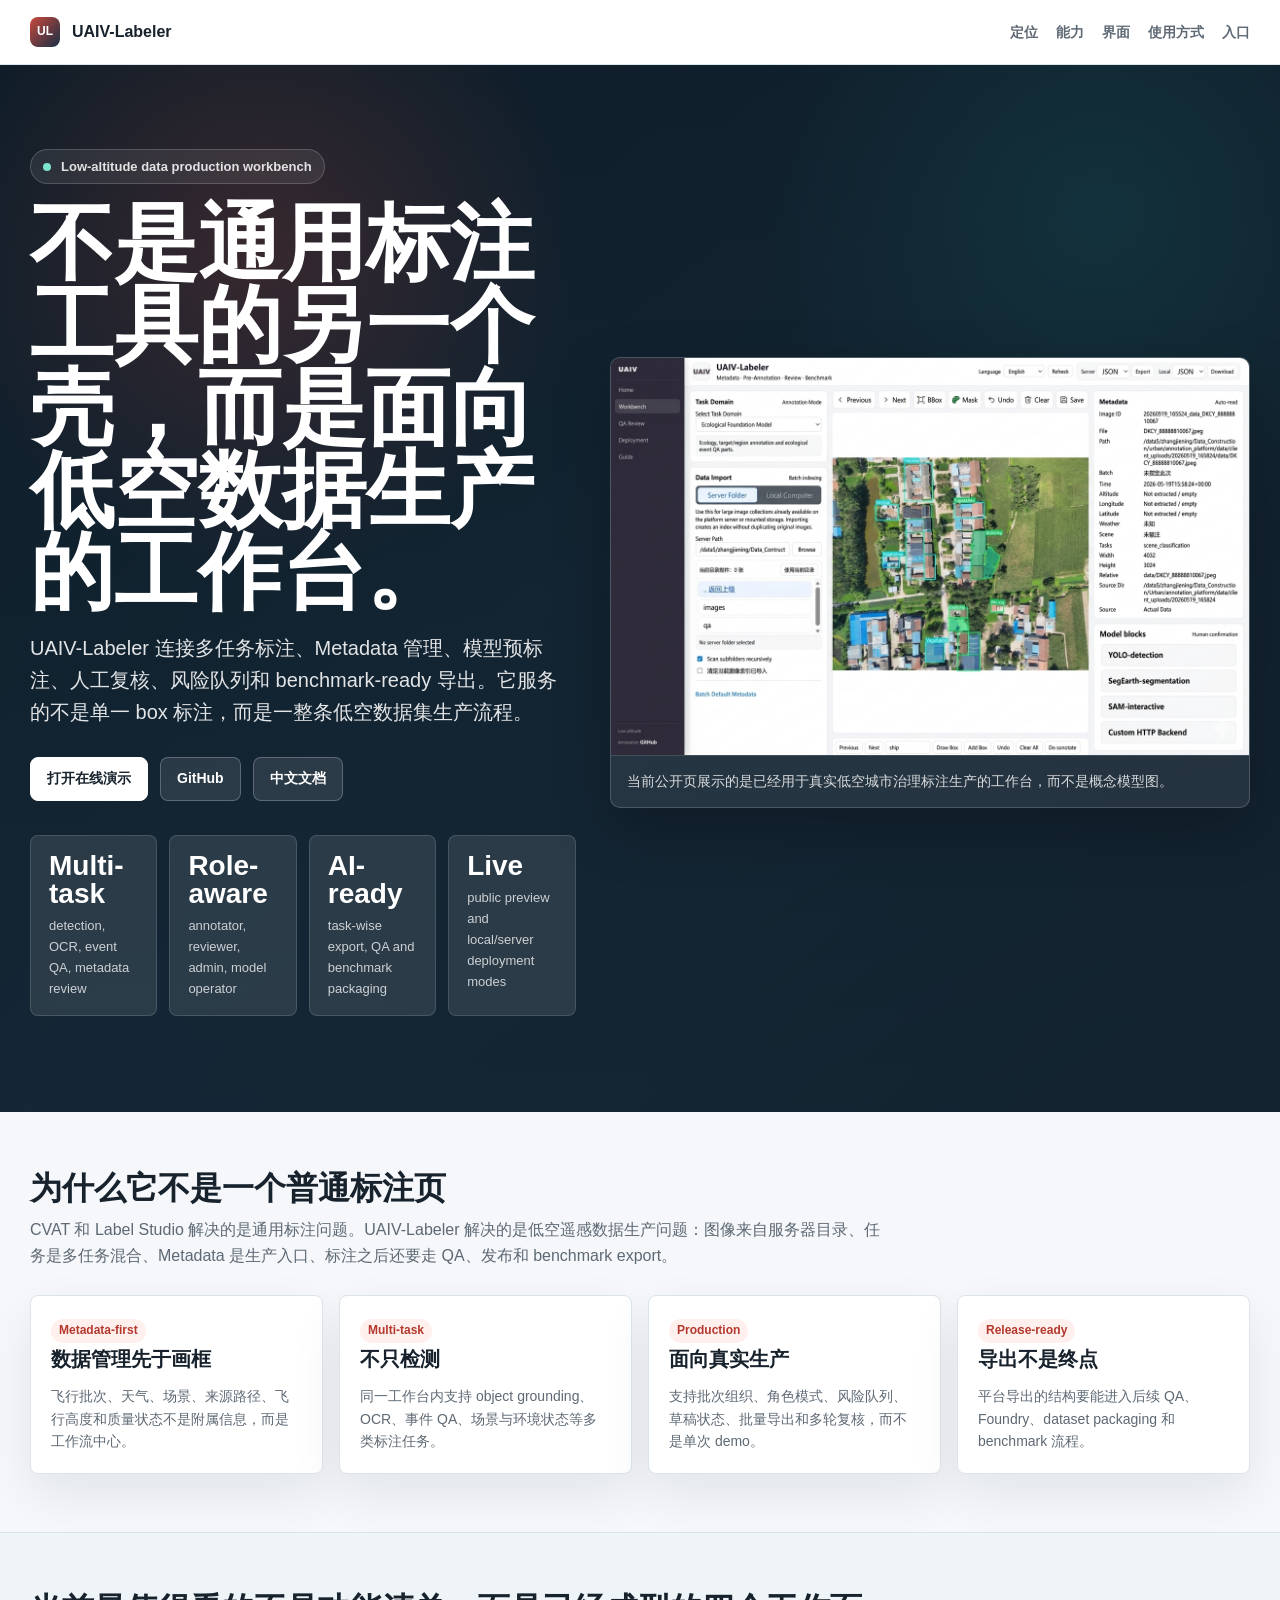
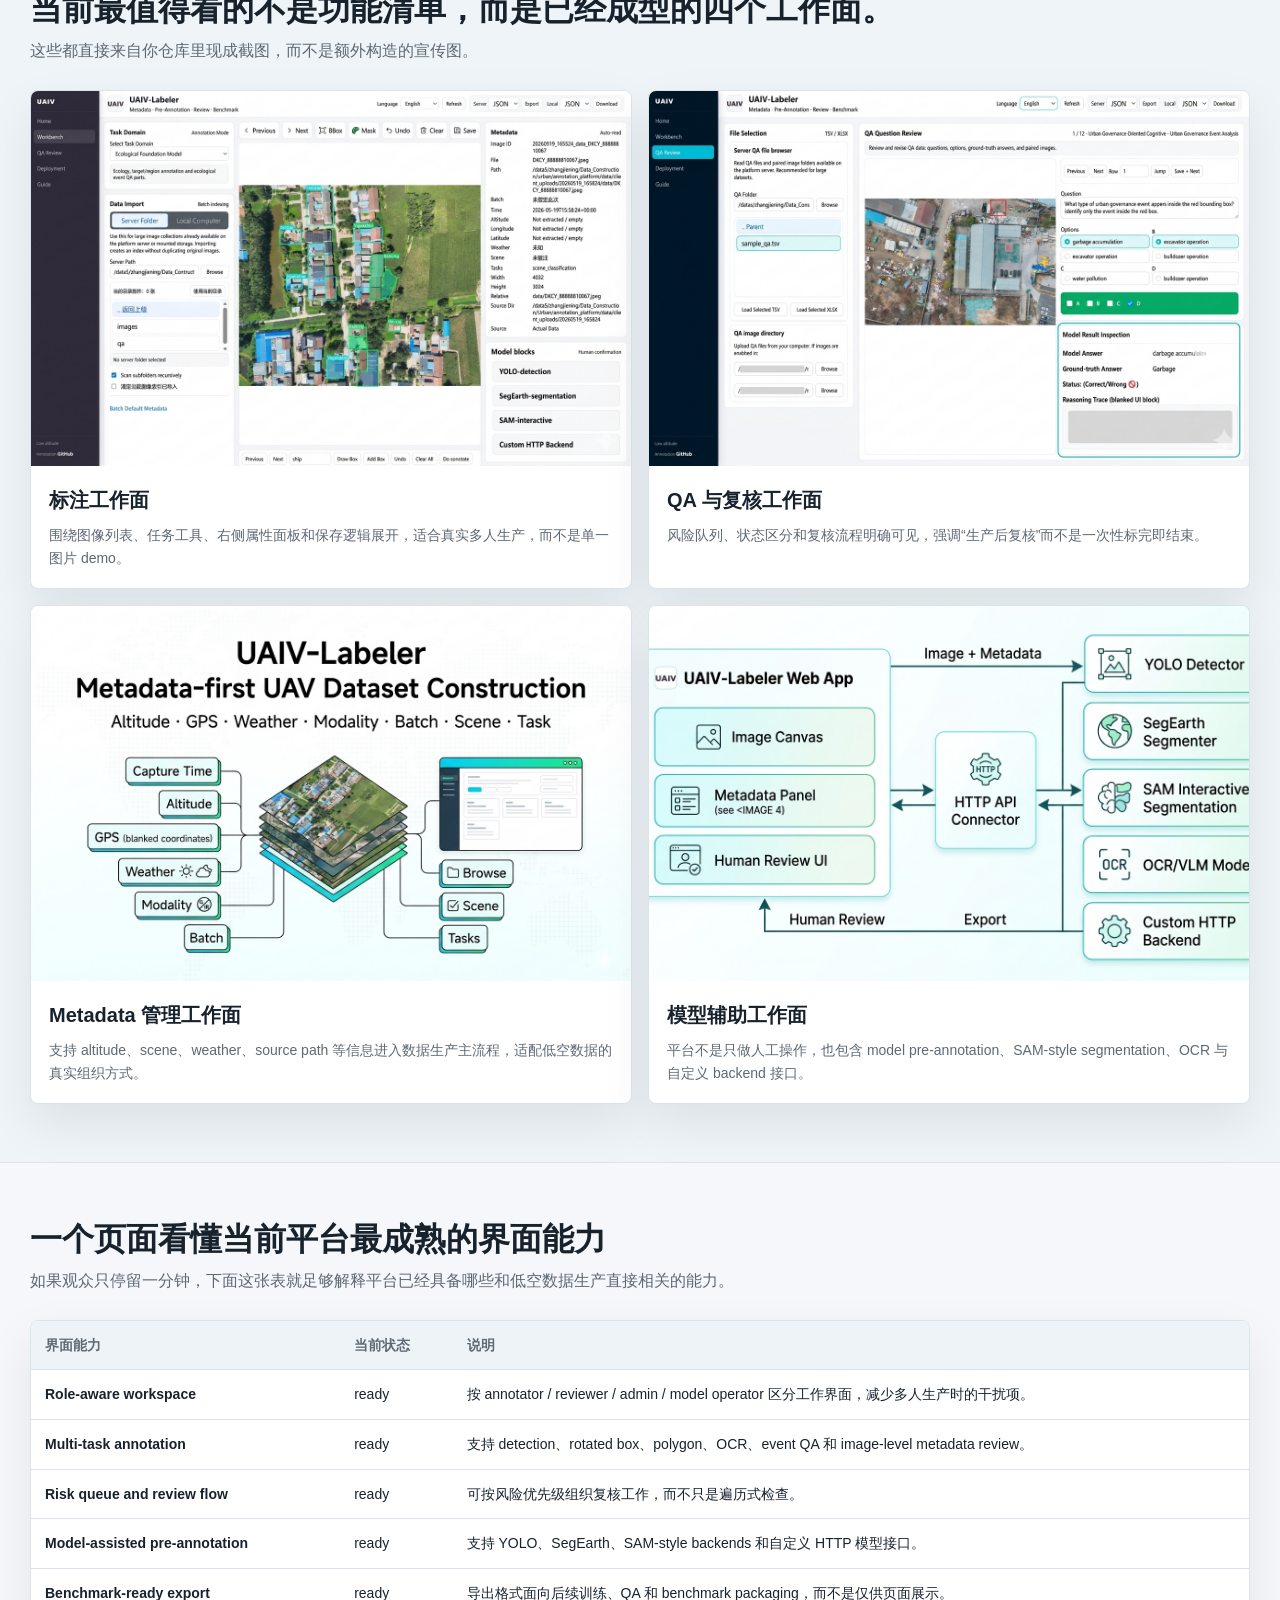
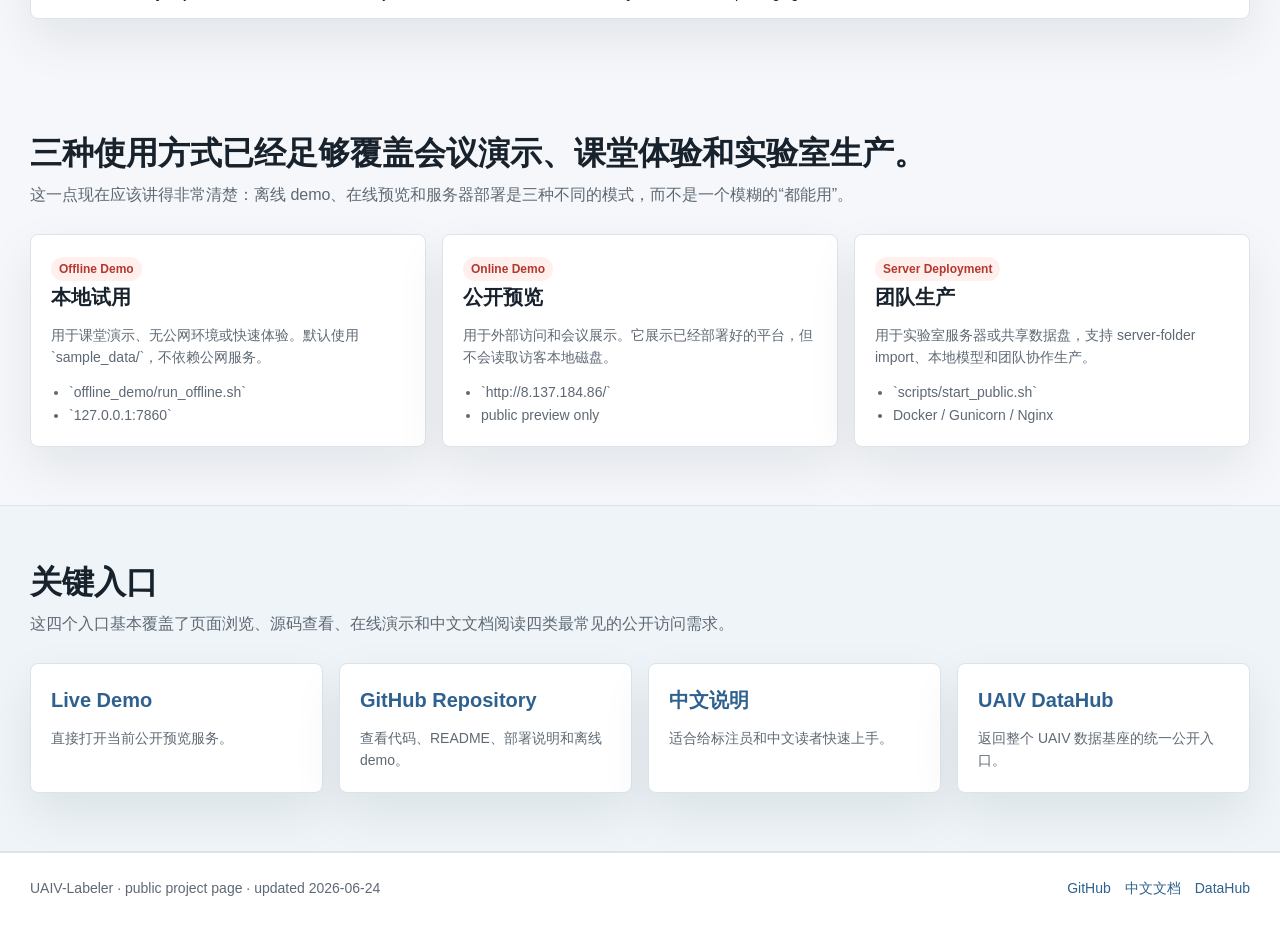
==== commit 068a78df: "Update index.html" ====
--- a/docs/index.html
+++ b/docs/index.html
@@ -3,67 +3,61 @@
 <head>
   <meta charset="utf-8">
   <meta name="viewport" content="width=device-width, initial-scale=1">
-  <meta name="description" content="UAIV-Labeler is an open-source data production and annotation platform for low-altitude remote-sensing datasets.">
-  <title>UAIV-Labeler | Data Production Platform for Low-altitude Remote Sensing</title>
+  <meta name="description" content="UAIV-Labeler：面向低空遥感与城市治理数据生产的多任务标注工作台。">
+  <title>UAIV-Labeler | Low-altitude Data Production Workbench</title>
   <style>
     :root {
-      --ink: #111827;
-      --muted: #5f6673;
-      --line: #e5e7eb;
-      --paper: #ffffff;
-      --soft: #f7f8fb;
-      --accent: #ff4f3f;
-      --accent-dark: #d93428;
-      --green: #12a182;
-      --gold: #d7971d;
-      --violet: #6956d8;
-      --shadow: 0 22px 70px rgba(17, 24, 39, 0.12);
-      font-family: Inter, ui-sans-serif, system-ui, -apple-system, BlinkMacSystemFont, "Segoe UI", Arial, "Noto Sans", sans-serif;
+      --ink: #17222d;
+      --muted: #5e6974;
+      --line: #dbe4ea;
+      --paper: #f5f7fa;
+      --white: #ffffff;
+      --navy: #172f45;
+      --blue: #2f618f;
+      --teal: #177b7f;
+      --green: #2b7352;
+      --amber: #b47915;
+      --red: #c9483c;
+      --shadow: 0 20px 50px rgba(16, 31, 43, 0.08);
+    }
+
+    * { box-sizing: border-box; }
+    html { scroll-behavior: smooth; }
+    body {
+      margin: 0;
       color: var(--ink);
       background: var(--paper);
-    }
-
-    * {
-      box-sizing: border-box;
-    }
-
-    body {
-      margin: 0;
-      background: linear-gradient(180deg, #fff 0%, #fbfbfd 44%, #fff 100%);
-      color: var(--ink);
+      font-family: Inter, "Noto Sans SC", "Microsoft YaHei", Arial, sans-serif;
+      line-height: 1.62;
       letter-spacing: 0;
     }
-
-    a {
-      color: inherit;
-      text-decoration: none;
-    }
-
-    img {
-      display: block;
-      max-width: 100%;
-    }
-
-    .shell {
-      width: min(1180px, calc(100% - 40px));
-      margin: 0 auto;
-    }
-
-    .nav {
+    a { color: var(--blue); text-decoration: none; }
+    a:hover { text-decoration: underline; }
+    img { display: block; max-width: 100%; }
+
+    .topbar {
       position: sticky;
       top: 0;
       z-index: 20;
-      border-bottom: 1px solid rgba(229, 231, 235, 0.82);
-      background: rgba(255, 255, 255, 0.88);
-      backdrop-filter: blur(18px);
-    }
-
-    .nav-inner {
+      border-bottom: 1px solid rgba(219,228,234,0.92);
+      background: rgba(255,255,255,0.94);
+      backdrop-filter: blur(12px);
+    }
+
+    .topbar-inner,
+    .section-inner,
+    .hero-inner,
+    .footer-inner {
+      width: min(1220px, calc(100% - 40px));
+      margin: 0 auto;
+    }
+
+    .topbar-inner {
       display: flex;
       align-items: center;
       justify-content: space-between;
-      min-height: 70px;
-      gap: 24px;
+      min-height: 64px;
+      gap: 16px;
     }
 
     .brand {
@@ -71,34 +65,105 @@
       align-items: center;
       gap: 12px;
       font-weight: 800;
-      font-size: 19px;
       white-space: nowrap;
     }
 
-    .mark {
-      width: 34px;
-      height: 34px;
+    .brand-mark {
+      width: 30px;
+      height: 30px;
       border-radius: 8px;
+      background: linear-gradient(135deg, var(--red), var(--navy));
+      color: #fff;
       display: grid;
       place-items: center;
-      background: var(--ink);
+      font-size: 12px;
+      font-weight: 800;
+    }
+
+    .nav {
+      display: flex;
+      flex-wrap: wrap;
+      gap: 18px;
+      justify-content: flex-end;
+      font-size: 14px;
+    }
+
+    .nav a {
+      color: var(--muted);
+      font-weight: 650;
+    }
+
+    .hero {
+      position: relative;
+      overflow: hidden;
       color: #fff;
+      background:
+        linear-gradient(rgba(11, 23, 31, 0.76), rgba(11, 23, 31, 0.60)),
+        linear-gradient(135deg, #172f45 0%, #233f59 46%, #1f3548 100%);
+    }
+
+    .hero::before {
+      content: "";
+      position: absolute;
+      inset: 0;
+      background:
+        radial-gradient(circle at 20% 18%, rgba(201,72,60,0.22), transparent 24%),
+        radial-gradient(circle at 86% 14%, rgba(23,123,127,0.18), transparent 24%);
+      pointer-events: none;
+    }
+
+    .hero-inner {
+      position: relative;
+      display: grid;
+      grid-template-columns: minmax(0, 0.92fr) minmax(430px, 1.08fr);
+      gap: 34px;
+      align-items: center;
+      min-height: calc(100vh - 64px);
+      padding: 84px 0 96px;
+    }
+
+    .hero-kicker {
+      display: inline-flex;
+      align-items: center;
+      gap: 10px;
+      width: fit-content;
+      min-height: 32px;
+      margin-bottom: 18px;
+      padding: 6px 12px;
+      border: 1px solid rgba(255,255,255,0.18);
+      border-radius: 999px;
+      background: rgba(255,255,255,0.08);
+      color: rgba(255,255,255,0.86);
       font-size: 13px;
-      letter-spacing: 0;
-    }
-
-    .nav-links {
+      font-weight: 720;
+    }
+
+    .hero-kicker::before {
+      content: "";
+      width: 8px;
+      height: 8px;
+      border-radius: 999px;
+      background: #7de2ce;
+    }
+
+    h1 {
+      margin: 0 0 18px;
+      font-size: clamp(48px, 7vw, 84px);
+      line-height: 0.98;
+    }
+
+    .hero-copy {
+      max-width: 700px;
+      margin: 0;
+      color: rgba(255,255,255,0.88);
+      font-size: 20px;
+    }
+
+    .hero-actions {
       display: flex;
-      align-items: center;
-      justify-content: flex-end;
-      gap: 22px;
-      color: var(--muted);
-      font-size: 14px;
-      font-weight: 650;
-    }
-
-    .nav-links a:hover {
-      color: var(--ink);
+      flex-wrap: wrap;
+      gap: 12px;
+      margin-top: 28px;
     }
 
     .button {
@@ -106,787 +171,198 @@
       align-items: center;
       justify-content: center;
       min-height: 44px;
-      padding: 0 18px;
+      padding: 0 16px;
+      border: 1px solid rgba(255,255,255,0.24);
       border-radius: 8px;
-      border: 1px solid var(--line);
+      background: rgba(255,255,255,0.10);
+      color: #fff;
+      font-size: 14px;
+      font-weight: 760;
+    }
+
+    .button.primary {
+      border-color: #fff;
       background: #fff;
       color: var(--ink);
-      font-weight: 750;
-      font-size: 14px;
-      box-shadow: 0 1px 0 rgba(17, 24, 39, 0.04);
-    }
-
-    .button.primary {
-      border-color: var(--accent);
-      background: var(--accent);
-      color: #fff;
-    }
-
-    .button.primary:hover {
-      background: var(--accent-dark);
-      border-color: var(--accent-dark);
-    }
-
-    .hero {
-      padding: 78px 0 36px;
-    }
-
-    .hero-grid {
+    }
+
+    .hero-metrics {
       display: grid;
-      grid-template-columns: minmax(0, 0.92fr) minmax(430px, 1.08fr);
-      align-items: center;
-      gap: 46px;
-    }
-
-    .eyebrow {
-      display: inline-flex;
-      align-items: center;
-      gap: 10px;
-      margin-bottom: 18px;
-      padding: 7px 10px;
-      border: 1px solid var(--line);
-      border-radius: 999px;
-      color: #4b5563;
-      background: #fff;
-      font-size: 13px;
-      font-weight: 750;
-    }
-
-    .dot {
-      width: 8px;
-      height: 8px;
-      border-radius: 999px;
-      background: var(--green);
-    }
-
-    h1 {
-      margin: 0;
-      max-width: 680px;
-      font-size: clamp(52px, 6.8vw, 84px);
-      line-height: 0.94;
-      letter-spacing: 0;
-    }
-
-    .lead {
-      margin: 26px 0 0;
-      max-width: 620px;
-      color: #3f4652;
-      font-size: 19px;
-      line-height: 1.72;
-    }
-
-    .hero-actions {
-      display: flex;
-      align-items: center;
-      flex-wrap: wrap;
+      grid-template-columns: repeat(4, minmax(0, 1fr));
       gap: 12px;
-      margin-top: 30px;
-    }
-
-    .stats {
-      display: grid;
-      grid-template-columns: repeat(3, 1fr);
-      gap: 12px;
+      width: min(820px, 100%);
       margin-top: 34px;
-      max-width: 620px;
-    }
-
-    .stat {
-      border-top: 1px solid var(--line);
-      padding-top: 16px;
-    }
-
-    .stat strong {
+    }
+
+    .hero-metric {
+      padding: 16px 18px;
+      border: 1px solid rgba(255,255,255,0.14);
+      border-radius: 8px;
+      background: rgba(255,255,255,0.10);
+    }
+
+    .hero-metric strong {
       display: block;
-      font-size: 25px;
+      font-size: 28px;
       line-height: 1;
     }
 
-    .stat span {
+    .hero-metric span {
       display: block;
       margin-top: 7px;
-      color: var(--muted);
+      color: rgba(255,255,255,0.76);
       font-size: 13px;
-      line-height: 1.35;
-    }
-
-    .hero-code {
-      margin-top: 22px;
-      max-width: 620px;
-      border-radius: 8px;
-      border: 1px solid #252a36;
-      background: #111827;
-      color: #e5e7eb;
-      box-shadow: 0 16px 44px rgba(17, 24, 39, 0.12);
-    }
-
-    .hero-code pre {
-      padding: 16px 18px;
-      font-size: 13px;
-      line-height: 1.58;
-    }
-
-    .product-shot {
-      position: relative;
-    }
-
-    .product-frame {
+    }
+
+    .hero-shot {
       overflow: hidden;
-      border-radius: 8px;
-      border: 1px solid #dfe3ea;
-      background: #fff;
-      box-shadow: var(--shadow);
-    }
-
-    .product-frame img {
+      border: 1px solid rgba(255,255,255,0.18);
+      border-radius: 10px;
+      background: rgba(255,255,255,0.08);
+      box-shadow: 0 22px 58px rgba(0,0,0,0.22);
+    }
+
+    .hero-shot img {
       width: 100%;
       aspect-ratio: 1312 / 816;
       object-fit: cover;
     }
 
-    .demo-frame img {
-      aspect-ratio: 960 / 560;
-      object-fit: contain;
-      background: #101827;
-    }
-
-    .floating-note {
-      margin-top: 12px;
-      padding: 16px;
+    .hero-shot .caption {
+      padding: 14px 16px;
+      border-top: 1px solid rgba(255,255,255,0.12);
+      color: rgba(255,255,255,0.82);
+      font-size: 14px;
+    }
+
+    .section {
+      padding: 58px 0;
+    }
+
+    .section-title {
+      margin: 0 0 10px;
+      font-size: 32px;
+      line-height: 1.16;
+    }
+
+    .section-copy {
+      max-width: 860px;
+      margin: 0 0 26px;
+      color: var(--muted);
+      font-size: 16px;
+    }
+
+    .eyebrow {
+      display: inline-flex;
+      min-height: 24px;
+      align-items: center;
+      padding: 2px 8px;
+      border-radius: 999px;
+      background: #fff0ee;
+      color: #b4382c;
+      font-size: 12px;
+      font-weight: 780;
+    }
+
+    .grid-4,
+    .grid-3,
+    .grid-2 {
+      display: grid;
+      gap: 16px;
+    }
+
+    .grid-4 { grid-template-columns: repeat(4, minmax(0, 1fr)); }
+    .grid-3 { grid-template-columns: repeat(3, minmax(0, 1fr)); }
+    .grid-2 { grid-template-columns: repeat(2, minmax(0, 1fr)); }
+
+    .card,
+    .panel,
+    .screen-card {
       border: 1px solid var(--line);
       border-radius: 8px;
-      background: #fff;
-      box-shadow: 0 12px 34px rgba(17, 24, 39, 0.08);
-      font-size: 14px;
-      line-height: 1.55;
-      color: #303744;
-    }
-
-    section {
-      padding: 78px 0;
-    }
-
-    .section-head {
-      display: flex;
-      align-items: end;
-      justify-content: space-between;
-      gap: 28px;
-      margin-bottom: 30px;
-    }
-
-    .section-head h2 {
-      margin: 0;
-      max-width: 760px;
-      font-size: clamp(32px, 4.5vw, 54px);
-      line-height: 1.02;
-      letter-spacing: 0;
-    }
-
-    .section-head p {
-      margin: 0;
-      max-width: 440px;
-      color: var(--muted);
-      font-size: 16px;
-      line-height: 1.72;
-    }
-
-    .feature-grid {
-      display: grid;
-      grid-template-columns: repeat(4, 1fr);
-      gap: 14px;
-    }
-
-    .feature {
-      min-height: 230px;
-      border: 1px solid var(--line);
-      border-radius: 8px;
-      padding: 22px;
-      background: #fff;
-    }
-
-    .icon {
-      width: 42px;
-      height: 42px;
-      display: grid;
-      place-items: center;
-      border-radius: 8px;
-      color: #fff;
-      font-weight: 850;
-      margin-bottom: 22px;
-    }
-
-    .feature:nth-child(1) .icon { background: var(--accent); }
-    .feature:nth-child(2) .icon { background: var(--green); }
-    .feature:nth-child(3) .icon { background: var(--violet); }
-    .feature:nth-child(4) .icon { background: var(--gold); }
-
-    .feature h3 {
+      background: var(--white);
+      box-shadow: var(--shadow);
+    }
+
+    .card {
+      padding: 20px;
+    }
+
+    .card h3 {
       margin: 0 0 10px;
-      font-size: 19px;
-      letter-spacing: 0;
-    }
-
-    .feature p {
+      font-size: 20px;
+    }
+
+    .card p,
+    .card li {
       margin: 0;
       color: var(--muted);
-      line-height: 1.68;
-      font-size: 15px;
-    }
-
-    .showcase {
-      background: var(--soft);
+      font-size: 14px;
+    }
+
+    .list {
+      margin: 12px 0 0;
+      padding-left: 18px;
+    }
+
+    .panel {
+      overflow: hidden;
+    }
+
+    .panel img {
+      width: 100%;
+      aspect-ratio: 16 / 10;
+      object-fit: cover;
+      background: #eef3f7;
+    }
+
+    .panel .body {
+      padding: 18px;
+    }
+
+    .panel h3 {
+      margin: 0 0 8px;
+      font-size: 20px;
+    }
+
+    .panel p {
+      margin: 0;
+      color: var(--muted);
+      font-size: 14px;
+    }
+
+    table {
+      width: 100%;
+      border-collapse: collapse;
+    }
+
+    th,
+    td {
+      padding: 13px 14px;
+      border-bottom: 1px solid var(--line);
+      text-align: left;
+      vertical-align: top;
+      font-size: 14px;
+    }
+
+    th {
+      color: var(--muted);
+      background: #eef3f7;
+      font-weight: 780;
+    }
+
+    tr:last-child td {
+      border-bottom: 0;
+    }
+
+    .band {
+      background: #eef4f7;
       border-top: 1px solid var(--line);
       border-bottom: 1px solid var(--line);
     }
 
-    .showcase-grid {
-      display: grid;
-      grid-template-columns: 0.9fr 1.1fr;
-      gap: 22px;
-      align-items: stretch;
-    }
-
-    .showcase-stack {
-      display: grid;
-      gap: 22px;
-    }
-
-    .showcase-copy {
-      display: flex;
-      flex-direction: column;
-      justify-content: flex-start;
-      padding: 28px;
-      border: 1px solid var(--line);
-      border-radius: 8px;
-      background: #fff;
-    }
-
-    .showcase-copy h2 {
-      margin: 0;
-      font-size: clamp(30px, 4vw, 50px);
-      line-height: 1.04;
-    }
-
-    .showcase-copy p {
-      color: var(--muted);
-      font-size: 16px;
-      line-height: 1.76;
-    }
-
-    .check-list {
-      display: grid;
-      gap: 14px;
-      margin-top: 16px;
-    }
-
-    .check {
-      display: grid;
-      grid-template-columns: 22px 1fr;
-      gap: 10px;
-      color: #303744;
-      font-size: 15px;
-      line-height: 1.55;
-    }
-
-    .check::before {
-      content: "";
-      width: 18px;
-      height: 18px;
-      margin-top: 2px;
-      border-radius: 999px;
-      background: radial-gradient(circle at center, var(--accent) 0 35%, #ffe1dd 38% 100%);
-    }
-
-    .tabs {
-      display: grid;
-      gap: 16px;
-    }
-
-    .tabs .screen {
-      background: #101827;
-      border-color: #1f2937;
-      box-shadow: 0 18px 48px rgba(17, 24, 39, 0.18);
-    }
-
-    .tabs .screen img {
-      padding: 10px;
-      background: #101827;
-      object-fit: contain;
-    }
-
-    .screen {
-      overflow: hidden;
-      border: 1px solid #dfe3ea;
-      border-radius: 8px;
-      background: #fff;
-      box-shadow: 0 14px 40px rgba(17, 24, 39, 0.08);
-    }
-
-    .screen img {
-      width: 100%;
-      aspect-ratio: 1312 / 816;
-      object-fit: cover;
-    }
-
-    .screen-caption {
-      display: flex;
-      align-items: center;
-      justify-content: space-between;
-      gap: 12px;
-      padding: 14px 16px;
-      border-top: 1px solid var(--line);
-      color: var(--muted);
-      font-size: 14px;
-      font-weight: 650;
-    }
-
-    .interface-points {
-      display: grid;
-      grid-template-columns: repeat(3, 1fr);
-      gap: 14px;
-    }
-
-    .interface-point {
-      padding: 18px;
-      border: 1px solid var(--line);
-      border-radius: 8px;
-      background: #fff;
-    }
-
-    .interface-point strong {
-      display: block;
-      margin-bottom: 8px;
-      font-size: 17px;
-    }
-
-    .interface-point span {
-      color: var(--muted);
-      font-size: 14px;
-      line-height: 1.55;
-    }
-
-    .workflow-grid {
-      display: grid;
-      grid-template-columns: repeat(3, 1fr);
-      gap: 16px;
-    }
-
-    .step {
-      position: relative;
-      border: 1px solid var(--line);
-      border-radius: 8px;
-      background: #fff;
-      padding: 24px;
-      min-height: 245px;
-    }
-
-    .step-number {
-      color: var(--accent);
-      font-weight: 850;
-      font-size: 14px;
-      margin-bottom: 34px;
-    }
-
-    .step h3 {
-      margin: 0 0 12px;
-      font-size: 22px;
-    }
-
-    .step p {
-      margin: 0;
-      color: var(--muted);
-      line-height: 1.68;
-    }
-
-    .code-panel {
-      overflow: hidden;
-      border-radius: 8px;
-      border: 1px solid #252a36;
-      background: #111827;
-      color: #d1d5db;
-      box-shadow: var(--shadow);
-    }
-
-    .code-title {
-      display: flex;
-      align-items: center;
-      justify-content: space-between;
-      padding: 13px 16px;
-      border-bottom: 1px solid #263041;
-      color: #f9fafb;
-      font-weight: 750;
-      font-size: 14px;
-    }
-
-    pre {
-      margin: 0;
-      padding: 22px;
-      overflow-x: auto;
-      font: 14px/1.7 ui-monospace, SFMono-Regular, Menlo, Monaco, Consolas, "Liberation Mono", monospace;
-      white-space: pre;
-    }
-
-    .two-col {
-      display: grid;
-      grid-template-columns: 0.92fr 1.08fr;
-      gap: 28px;
-      align-items: center;
-    }
-
-    .mode-grid {
-      display: grid;
-      grid-template-columns: repeat(4, 1fr);
-      gap: 14px;
-    }
-
-    .mode {
-      border: 1px solid var(--line);
-      border-radius: 8px;
-      background: #fff;
-      padding: 22px;
-      min-height: 210px;
-    }
-
-    .mode strong {
-      display: block;
-      font-size: 20px;
-      margin-bottom: 12px;
-    }
-
-    .mode p {
-      margin: 0;
-      color: var(--muted);
-      line-height: 1.65;
-    }
-
-    .task-grid {
-      display: grid;
-      grid-template-columns: repeat(6, 1fr);
-      gap: 12px;
-    }
-
-    .task {
-      min-height: 150px;
-      padding: 18px;
-      border: 1px solid var(--line);
-      border-radius: 8px;
-      background: #fff;
-    }
-
-    .task strong {
-      display: block;
-      margin-bottom: 10px;
-      font-size: 17px;
-    }
-
-    .task span {
-      color: var(--muted);
-      font-size: 14px;
-      line-height: 1.55;
-    }
-
-    .compare-wrap {
-      overflow-x: auto;
-      border: 1px solid var(--line);
-      border-radius: 8px;
-      background: #fff;
-      box-shadow: 0 14px 40px rgba(17, 24, 39, 0.06);
-    }
-
-    .compare-table {
-      width: 100%;
-      min-width: 760px;
-      border-collapse: collapse;
-      text-align: left;
-      font-size: 15px;
-    }
-
-    .compare-table th,
-    .compare-table td {
-      padding: 17px 18px;
-      border-bottom: 1px solid var(--line);
-    }
-
-    .compare-table th {
-      background: #f9fafb;
-      color: #374151;
-      font-size: 14px;
-      text-transform: uppercase;
-      letter-spacing: 0;
-    }
-
-    .compare-table tr:last-child td {
-      border-bottom: 0;
-    }
-
-    .yes {
-      color: var(--green);
-      font-weight: 850;
-    }
-
-    .no {
-      color: #9ca3af;
-      font-weight: 850;
-    }
-
-    .partial {
-      color: var(--gold);
-      font-weight: 850;
-    }
-
-    .project-grid {
-      display: grid;
-      grid-template-columns: repeat(3, 1fr);
-      gap: 14px;
-    }
-
-    .project {
-      min-height: 160px;
-      padding: 20px;
-      border: 1px solid var(--line);
-      border-radius: 8px;
-      background: #fff;
-    }
-
-    .project small {
-      display: block;
-      color: var(--accent);
-      font-weight: 800;
-      margin-bottom: 24px;
-    }
-
-    .project strong {
-      display: block;
-      font-size: 20px;
-      margin-bottom: 10px;
-    }
-
-    .project span {
-      color: var(--muted);
-      line-height: 1.58;
-      font-size: 14px;
-    }
-
-    .architecture {
-      display: grid;
-      grid-template-columns: repeat(4, 1fr);
-      gap: 16px;
-      align-items: stretch;
-    }
-
-    .arch-node {
-      position: relative;
-      min-height: 180px;
-      padding: 22px;
-      border: 1px solid var(--line);
-      border-radius: 8px;
-      background: #fff;
-    }
-
-    .arch-node::after {
-      content: "";
-      position: absolute;
-      top: 50%;
-      right: -17px;
-      width: 18px;
-      height: 2px;
-      background: #cbd5e1;
-    }
-
-    .arch-node:last-child::after {
-      display: none;
-    }
-
-    .arch-node strong {
-      display: block;
-      font-size: 20px;
-      margin-bottom: 12px;
-    }
-
-    .arch-node p {
-      margin: 0;
-      color: var(--muted);
-      line-height: 1.62;
-      font-size: 14px;
-    }
-
-    .flow-figure {
-      overflow: hidden;
-      border: 1px solid #dfe3ea;
-      border-radius: 8px;
-      background: #fff;
-      box-shadow: var(--shadow);
-    }
-
-    .flow-figure img {
-      width: 100%;
-      aspect-ratio: 1376 / 768;
-      object-fit: contain;
-      background: #fff;
-    }
-
-    .flow-caption {
-      display: flex;
-      align-items: center;
-      justify-content: space-between;
-      gap: 18px;
-      flex-wrap: wrap;
-      padding: 14px 18px;
-      border-top: 1px solid var(--line);
-      color: var(--muted);
-      font-size: 14px;
-      line-height: 1.5;
-    }
-
-    .flow-tags {
-      display: flex;
-      gap: 8px;
-      flex-wrap: wrap;
-    }
-
-    .flow-tags span {
-      padding: 5px 8px;
-      border: 1px solid var(--line);
-      border-radius: 999px;
-      background: #f9fafb;
-      color: #4b5563;
-      font-size: 12px;
-      font-weight: 750;
-    }
-
-    .roadmap-grid {
-      display: grid;
-      grid-template-columns: repeat(4, 1fr);
-      gap: 14px;
-    }
-
-    .roadmap-item {
-      min-height: 168px;
-      padding: 20px;
-      border: 1px solid var(--line);
-      border-radius: 8px;
-      background: #fff;
-    }
-
-    .roadmap-item.done {
-      border-color: rgba(18, 161, 130, 0.34);
-      background: #f3fffb;
-    }
-
-    .roadmap-item.next {
-      border-color: rgba(255, 79, 63, 0.28);
-      background: #fff8f7;
-    }
-
-    .roadmap-item small {
-      display: block;
-      margin-bottom: 22px;
-      font-weight: 850;
-      color: var(--muted);
-    }
-
-    .roadmap-item.done small {
-      color: var(--green);
-    }
-
-    .roadmap-item.next small {
-      color: var(--accent);
-    }
-
-    .roadmap-item strong {
-      display: block;
-      margin-bottom: 10px;
-      font-size: 19px;
-    }
-
-    .roadmap-item span {
-      color: var(--muted);
-      line-height: 1.55;
-      font-size: 14px;
-    }
-
-    .publication-list {
-      display: grid;
-      gap: 14px;
-    }
-
-    .publication {
-      display: grid;
-      grid-template-columns: 150px 1fr;
-      gap: 18px;
-      padding: 18px;
-      border: 1px solid var(--line);
-      border-radius: 8px;
-      background: #fff;
-    }
-
-    .publication small {
-      color: var(--accent);
-      font-weight: 850;
-    }
-
-    .publication strong {
-      display: block;
-      margin-bottom: 6px;
-      font-size: 18px;
-    }
-
-    .publication span {
-      color: var(--muted);
-      line-height: 1.55;
-      font-size: 14px;
-    }
-
-    .cta {
-      padding: 72px 0 88px;
-      background: #111827;
-      color: #fff;
-    }
-
-    .cta-inner {
-      display: grid;
-      grid-template-columns: 1fr auto;
-      gap: 30px;
-      align-items: center;
-    }
-
-    .cta h2 {
-      margin: 0 0 16px;
-      font-size: clamp(32px, 4vw, 52px);
-      line-height: 1.05;
-    }
-
-    .cta p {
-      margin: 0;
-      max-width: 720px;
-      color: #cbd5e1;
-      font-size: 17px;
-      line-height: 1.72;
-    }
-
-    .cta-actions {
-      display: flex;
-      gap: 12px;
-      flex-wrap: wrap;
-      justify-content: flex-end;
-    }
-
-    .cta .button {
-      border-color: rgba(255,255,255,0.18);
-      background: rgba(255,255,255,0.08);
-      color: #fff;
-    }
-
-    .cta .button.primary {
-      background: var(--accent);
-      border-color: var(--accent);
-    }
-
     footer {
       border-top: 1px solid var(--line);
-      padding: 28px 0;
-      color: var(--muted);
-      font-size: 14px;
       background: #fff;
     }
 
@@ -894,255 +370,214 @@
       display: flex;
       align-items: center;
       justify-content: space-between;
-      gap: 18px;
-      flex-wrap: wrap;
+      gap: 16px;
+      padding: 24px 0 34px;
+      color: var(--muted);
+      font-size: 14px;
     }
 
     .footer-links {
       display: flex;
-      gap: 16px;
       flex-wrap: wrap;
-    }
-
-    @media (max-width: 980px) {
-      .nav-links a:not(.button) {
-        display: none;
-      }
-
-      .hero-grid,
-      .showcase-grid,
-      .two-col,
-      .cta-inner {
+      gap: 14px;
+      justify-content: flex-end;
+    }
+
+    @media (max-width: 1080px) {
+      .hero-inner,
+      .hero-metrics,
+      .grid-4,
+      .grid-3 {
+        grid-template-columns: repeat(2, minmax(0, 1fr));
+      }
+
+      .grid-2 {
         grid-template-columns: 1fr;
       }
-
-      .feature-grid,
-      .workflow-grid,
-      .mode-grid,
-      .task-grid,
-      .interface-points,
-      .project-grid,
-      .architecture,
-      .roadmap-grid {
-        grid-template-columns: repeat(2, 1fr);
-      }
-
-      .arch-node::after {
-        display: none;
-      }
-
-      .section-head {
-        display: block;
-      }
-
-      .section-head p {
-        margin-top: 18px;
-      }
-
-      .cta-actions {
+    }
+
+    @media (max-width: 760px) {
+      .topbar-inner,
+      .footer-inner {
+        flex-direction: column;
+        align-items: flex-start;
+      }
+
+      .nav,
+      .footer-links {
         justify-content: flex-start;
       }
-    }
-
-    @media (max-width: 640px) {
-      .shell {
-        width: min(100% - 28px, 1180px);
-      }
-
-      .nav-inner {
-        min-height: 64px;
-      }
-
-      .brand {
+
+      .hero-inner,
+      .hero-metrics,
+      .grid-4,
+      .grid-3 {
+        grid-template-columns: 1fr;
+      }
+
+      .hero-inner {
+        min-height: auto;
+        padding: 60px 0 88px;
+      }
+
+      h1 {
+        font-size: 42px;
+      }
+
+      .hero-copy {
         font-size: 17px;
       }
 
-      .nav-links .button {
-        min-height: 38px;
-        padding: 0 12px;
-      }
-
-      .hero {
-        padding-top: 52px;
-      }
-
-      h1 {
-        font-size: 46px;
-      }
-
-      .lead {
-        font-size: 17px;
-      }
-
-      .stats,
-      .feature-grid,
-      .workflow-grid,
-      .mode-grid,
-      .task-grid,
-      .interface-points,
-      .project-grid,
-      .architecture,
-      .roadmap-grid,
-      .publication {
-        grid-template-columns: 1fr;
-      }
-
-      section {
-        padding: 58px 0;
-      }
-
-      .showcase-copy {
-        padding: 22px;
+      .section {
+        padding: 44px 0;
       }
     }
   </style>
 </head>
 <body>
-  <nav class="nav">
-    <div class="shell nav-inner">
-      <a class="brand" href="#">
-        <span class="mark">UA</span>
-        <span>UAIV-Labeler</span>
-      </a>
-      <div class="nav-links">
-        <a href="#tasks">Tasks</a>
-        <a href="#compare">Why UAIV</a>
-        <a href="#install">Install</a>
-        <a href="#architecture">Architecture</a>
-        <a href="#roadmap">Roadmap</a>
-        <a href="https://github.com/JennyZhang0810/UAIV-Labeler">GitHub</a>
-        <a class="button primary" href="http://121.48.163.156:7860">Live Demo</a>
-      </div>
+  <header class="topbar">
+    <div class="topbar-inner">
+      <div class="brand"><span class="brand-mark" aria-hidden="true">UL</span>UAIV-Labeler</div>
+      <nav class="nav" aria-label="Primary">
+        <a href="#why">定位</a>
+        <a href="#features">能力</a>
+        <a href="#screens">界面</a>
+        <a href="#modes">使用方式</a>
+        <a href="#links">入口</a>
+      </nav>
     </div>
-  </nav>
+  </header>
+
+  <section class="hero">
+    <div class="hero-inner">
+      <div>
+        <span class="hero-kicker">Low-altitude data production workbench</span>
+        <h1>不是通用标注工具的另一个壳，而是面向低空数据生产的工作台。</h1>
+        <p class="hero-copy">UAIV-Labeler 连接多任务标注、Metadata 管理、模型预标注、人工复核、风险队列和 benchmark-ready 导出。它服务的不是单一 box 标注，而是一整条低空数据集生产流程。</p>
+        <div class="hero-actions">
+          <a class="button primary" href="http://8.137.184.86/">打开在线演示</a>
+          <a class="button" href="https://github.com/JennyZhang0810/UAIV-Labeler">GitHub</a>
+          <a class="button" href="../README_zh.md">中文文档</a>
+        </div>
+        <div class="hero-metrics">
+          <div class="hero-metric"><strong>Multi-task</strong><span>detection, OCR, event QA, metadata review</span></div>
+          <div class="hero-metric"><strong>Role-aware</strong><span>annotator, reviewer, admin, model operator</span></div>
+          <div class="hero-metric"><strong>AI-ready</strong><span>task-wise export, QA and benchmark packaging</span></div>
+          <div class="hero-metric"><strong>Live</strong><span>public preview and local/server deployment modes</span></div>
+        </div>
+      </div>
+      <div class="hero-shot">
+        <img src="site-assets/workbench.png" alt="UAIV-Labeler workbench screenshot">
+        <div class="caption">当前公开页展示的是已经用于真实低空城市治理标注生产的工作台，而不是概念模型图。</div>
+      </div>
+    </div>
+  </section>
 
   <main>
-    <header class="hero">
-      <div class="shell hero-grid">
-        <div>
-          <div class="eyebrow"><span class="dot"></span> Open-source data production platform for aerial observation datasets</div>
-          <h1>UAIV-Labeler</h1>
-          <p class="lead">
-            Build low-altitude remote-sensing datasets beyond boxes. UAIV-Labeler combines detection, oriented boxes, polygons, event QA, OCR/VLM review, metadata indexing, model pre-annotation, and benchmark export in one workflow.
-          </p>
-          <div class="hero-actions">
-            <a class="button primary" href="http://121.48.163.156:7860">Live Demo</a>
-            <a class="button" href="#install">Install</a>
-            <a class="button" href="https://github.com/JennyZhang0810/UAIV-Labeler">GitHub</a>
-          </div>
-          <div class="stats">
-            <div class="stat">
-              <strong>50+</strong>
-              <span>metadata fields for flight, scene, task, and review context</span>
+    <section class="section" id="why">
+      <div class="section-inner">
+        <h2 class="section-title">为什么它不是一个普通标注页</h2>
+        <p class="section-copy">CVAT 和 Label Studio 解决的是通用标注问题。UAIV-Labeler 解决的是低空遥感数据生产问题：图像来自服务器目录、任务是多任务混合、Metadata 是生产入口、标注之后还要走 QA、发布和 benchmark export。</p>
+        <div class="grid-4">
+          <article class="card">
+            <span class="eyebrow">Metadata-first</span>
+            <h3>数据管理先于画框</h3>
+            <p>飞行批次、天气、场景、来源路径、飞行高度和质量状态不是附属信息，而是工作流中心。</p>
+          </article>
+          <article class="card">
+            <span class="eyebrow">Multi-task</span>
+            <h3>不只检测</h3>
+            <p>同一工作台内支持 object grounding、OCR、事件 QA、场景与环境状态等多类标注任务。</p>
+          </article>
+          <article class="card">
+            <span class="eyebrow">Production</span>
+            <h3>面向真实生产</h3>
+            <p>支持批次组织、角色模式、风险队列、草稿状态、批量导出和多轮复核，而不是单次 demo。</p>
+          </article>
+          <article class="card">
+            <span class="eyebrow">Release-ready</span>
+            <h3>导出不是终点</h3>
+            <p>平台导出的结构要能进入后续 QA、Foundry、dataset packaging 和 benchmark 流程。</p>
+          </article>
+        </div>
+      </div>
+    </section>
+
+    <section class="section band" id="features">
+      <div class="section-inner">
+        <h2 class="section-title">当前最值得看的不是功能清单，而是已经成型的四个工作面。</h2>
+        <p class="section-copy">这些都直接来自你仓库里现成截图，而不是额外构造的宣传图。</p>
+        <div class="grid-2">
+          <article class="panel">
+            <img src="site-assets/workbench.png" alt="Workbench screenshot">
+            <div class="body">
+              <h3>标注工作面</h3>
+              <p>围绕图像列表、任务工具、右侧属性面板和保存逻辑展开，适合真实多人生产，而不是单一图片 demo。</p>
             </div>
-            <div class="stat">
-              <strong>8+</strong>
-              <span>export formats for training and benchmark</span>
+          </article>
+          <article class="panel">
+            <img src="site-assets/qa-review.png" alt="QA review screenshot">
+            <div class="body">
+              <h3>QA 与复核工作面</h3>
+              <p>风险队列、状态区分和复核流程明确可见，强调“生产后复核”而不是一次性标完即结束。</p>
             </div>
-            <div class="stat">
-              <strong>10+</strong>
-              <span>annotation and multimodal review task types</span>
+          </article>
+          <article class="panel">
+            <img src="site-assets/metadata.png" alt="Metadata management screenshot">
+            <div class="body">
+              <h3>Metadata 管理工作面</h3>
+              <p>支持 altitude、scene、weather、source path 等信息进入数据生产主流程，适配低空数据的真实组织方式。</p>
             </div>
-          </div>
-          <div id="install" class="hero-code">
-            <pre><code>git clone https://github.com/JennyZhang0810/UAIV-Labeler.git
-cd UAIV-Labeler
-pip install -r requirements.txt
-bash offline_demo/run_offline.sh</code></pre>
-          </div>
+          </article>
+          <article class="panel">
+            <img src="site-assets/model-integration.png" alt="Model integration screenshot">
+            <div class="body">
+              <h3>模型辅助工作面</h3>
+              <p>平台不是只做人工操作，也包含 model pre-annotation、SAM-style segmentation、OCR 与自定义 backend 接口。</p>
+            </div>
+          </article>
         </div>
-        <div class="product-shot">
-          <div class="product-frame demo-frame">
-            <img src="site-assets/sample-preview.gif" alt="UAIV-Labeler demo workflow animation">
-          </div>
-          <div class="floating-note">
-            Import drone-collected imagery, run pre-annotation, revise boxes or regions, review QA, then export benchmark-ready files.
-          </div>
-        </div>
-      </div>
-    </header>
-
-    <section id="tasks">
-      <div class="shell">
-        <div class="section-head">
-          <h2>Supported Tasks</h2>
-          <p>UAIV-Labeler is built for multi-task aerial observation data construction, not only object detection.</p>
-        </div>
-        <div class="task-grid">
-          <article class="task">
-            <strong>Detection</strong>
-            <span>Horizontal bounding boxes for common aerial-view objects and events.</span>
-          </article>
-          <article class="task">
-            <strong>Oriented Detection</strong>
-            <span>Rotated boxes for aerial-view objects with arbitrary direction.</span>
-          </article>
-          <article class="task">
-            <strong>Segmentation</strong>
-            <span>Polygon and mask-oriented review for area-level annotations.</span>
-          </article>
-          <article class="task">
-            <strong>Event QA</strong>
-            <span>Question review for urban governance and multimodal reasoning.</span>
-          </article>
-          <article class="task">
-            <strong>OCR / VLM</strong>
-            <span>Inspect OCR, VLM, and model answers next to image evidence.</span>
-          </article>
-          <article class="task">
-            <strong>Restoration Pair</strong>
-            <span>Pair and inspect degraded/restored low-altitude images for restoration tasks.</span>
-          </article>
-        </div>
       </div>
     </section>
 
-    <section id="compare" class="showcase">
-      <div class="shell">
-        <div class="section-head">
-          <h2>Why UAIV-Labeler?</h2>
-          <p>CVAT and Label Studio are excellent general tools. UAIV-Labeler focuses on low-altitude remote-sensing dataset production where metadata, event QA, model-assisted review, and benchmark export are native parts of the same workflow.</p>
-        </div>
-        <div class="compare-wrap">
-          <table class="compare-table" aria-label="UAIV-Labeler comparison with CVAT and Label Studio">
+    <section class="section" id="screens">
+      <div class="section-inner">
+        <h2 class="section-title">一个页面看懂当前平台最成熟的界面能力</h2>
+        <p class="section-copy">如果观众只停留一分钟，下面这张表就足够解释平台已经具备哪些和低空数据生产直接相关的能力。</p>
+        <div class="panel">
+          <table>
             <thead>
               <tr>
-                <th>Capability</th>
-                <th>CVAT</th>
-                <th>Label Studio</th>
-                <th>UAIV-Labeler</th>
+                <th>界面能力</th>
+                <th>当前状态</th>
+                <th>说明</th>
               </tr>
             </thead>
             <tbody>
               <tr>
-                <td>Aerial metadata workflow</td>
-                <td class="partial">Limited</td>
-                <td class="partial">Limited</td>
-                <td class="yes">Native</td>
+                <td><strong>Role-aware workspace</strong></td>
+                <td>ready</td>
+                <td>按 annotator / reviewer / admin / model operator 区分工作界面，减少多人生产时的干扰项。</td>
               </tr>
               <tr>
-                <td>Oriented bounding boxes</td>
-                <td class="yes">Native</td>
-                <td class="partial">Partial</td>
-                <td class="yes">Native</td>
+                <td><strong>Multi-task annotation</strong></td>
+                <td>ready</td>
+                <td>支持 detection、rotated box、polygon、OCR、event QA 和 image-level metadata review。</td>
               </tr>
               <tr>
-                <td>Event QA review</td>
-                <td class="partial">External</td>
-                <td class="partial">External</td>
-                <td class="yes">Native</td>
+                <td><strong>Risk queue and review flow</strong></td>
+                <td>ready</td>
+                <td>可按风险优先级组织复核工作，而不只是遍历式检查。</td>
               </tr>
               <tr>
-                <td>Benchmark export</td>
-                <td class="partial">Partial</td>
-                <td class="partial">Partial</td>
-                <td class="yes">Native</td>
+                <td><strong>Model-assisted pre-annotation</strong></td>
+                <td>ready</td>
+                <td>支持 YOLO、SegEarth、SAM-style backends 和自定义 HTTP 模型接口。</td>
               </tr>
               <tr>
-                <td>Multi-task remote-sensing workflow</td>
-                <td class="partial">External</td>
-                <td class="partial">External</td>
-                <td class="yes">Native</td>
+                <td><strong>Benchmark-ready export</strong></td>
+                <td>ready</td>
+                <td>导出格式面向后续训练、QA 和 benchmark packaging，而不是仅供页面展示。</td>
               </tr>
             </tbody>
           </table>
@@ -1150,301 +585,75 @@
       </div>
     </section>
 
-    <section id="features">
-      <div class="shell">
-        <div class="section-head">
-          <h2>From import to review to export, without leaving the workspace.</h2>
-          <p>Designed for labs building low-altitude imagery datasets for urban governance, ecology, agriculture, restoration, and multimodal foundation-model benchmarks.</p>
+    <section class="section" id="modes">
+      <div class="section-inner">
+        <h2 class="section-title">三种使用方式已经足够覆盖会议演示、课堂体验和实验室生产。</h2>
+        <p class="section-copy">这一点现在应该讲得非常清楚：离线 demo、在线预览和服务器部署是三种不同的模式，而不是一个模糊的“都能用”。</p>
+        <div class="grid-3">
+          <article class="card">
+            <span class="eyebrow">Offline Demo</span>
+            <h3>本地试用</h3>
+            <p>用于课堂演示、无公网环境或快速体验。默认使用 `sample_data/`，不依赖公网服务。</p>
+            <ul class="list">
+              <li>`offline_demo/run_offline.sh`</li>
+              <li>`127.0.0.1:7860`</li>
+            </ul>
+          </article>
+          <article class="card">
+            <span class="eyebrow">Online Demo</span>
+            <h3>公开预览</h3>
+            <p>用于外部访问和会议展示。它展示已经部署好的平台，但不会读取访客本地磁盘。</p>
+            <ul class="list">
+              <li>`http://8.137.184.86/`</li>
+              <li>public preview only</li>
+            </ul>
+          </article>
+          <article class="card">
+            <span class="eyebrow">Server Deployment</span>
+            <h3>团队生产</h3>
+            <p>用于实验室服务器或共享数据盘，支持 server-folder import、本地模型和团队协作生产。</p>
+            <ul class="list">
+              <li>`scripts/start_public.sh`</li>
+              <li>Docker / Gunicorn / Nginx</li>
+            </ul>
+          </article>
         </div>
-        <div class="feature-grid">
-          <article class="feature">
-            <div class="icon">M</div>
-            <h3>Metadata-first</h3>
-            <p>Batch, altitude, GPS, weather, scene, source, and task metadata stay visible during annotation and export.</p>
-          </article>
-          <article class="feature">
-            <div class="icon">AI</div>
-            <h3>Model-assisted</h3>
-            <p>Connect YOLO, SegEarth, SAM-style services, OCR, VLMs, or custom HTTP backends for pre-annotation.</p>
-          </article>
-          <article class="feature">
-            <div class="icon">QA</div>
-            <h3>QA review</h3>
-            <p>Review TSV QA files, XLSX model results, paired images, ground truth answers, and reasoning traces.</p>
-          </article>
-          <article class="feature">
-            <div class="icon">EX</div>
-            <h3>Benchmark export</h3>
-            <p>Export JSON, COCO, VOC, YOLO, YOLO-OBB, DOTA, GeoJSON, Mask PNG, and QA JSONL.</p>
-          </article>
-        </div>
       </div>
     </section>
 
-    <section class="showcase">
-      <div class="shell showcase-stack">
-        <div class="section-head">
-          <div>
-            <h2>One workbench for annotation, model review, and QA.</h2>
-            <p>Annotators can switch between boxes, oriented boxes, polygons, and QA review. Dataset builders can organize image sources, model backends, metadata, and export formats without gluing multiple tools together.</p>
-          </div>
-        </div>
-        <figure class="screen">
-          <img src="site-assets/workbench.png" alt="UAIV-Labeler annotation workbench screenshot">
-          <figcaption class="screen-caption">
-            <span>Annotation Workbench</span>
-            <span>Box / OBB / Polygon / QA / Export</span>
-          </figcaption>
-        </figure>
-        <div class="interface-points">
-          <article class="interface-point">
-            <strong>Server-folder indexing</strong>
-            <span>Index large image collections without copying original data into the web app.</span>
-          </article>
-          <article class="interface-point">
-            <strong>Model-assisted review</strong>
-            <span>Send images and metadata to YOLO, SegEarth, SAM-style, OCR/VLM, or custom HTTP backends.</span>
-          </article>
-          <article class="interface-point">
-            <strong>Benchmark-ready export</strong>
-            <span>Keep readable JSON as the source of truth and export training or QA benchmark files.</span>
-          </article>
-        </div>
-      </div>
-    </section>
-
-    <section id="workflow">
-      <div class="shell">
-        <div class="section-head">
-          <h2>Dataset Production Flow</h2>
-          <p>A complete loop from raw imagery and metadata to model assistance, human review, quality control, benchmark export, and dataset release assets.</p>
-        </div>
-        <figure class="flow-figure">
-          <img src="site-assets/dataset-production-flow.png.png" alt="Dataset production flow from raw imagery and metadata indexing to pre-annotation, human review, quality control, benchmark export, and dataset release">
-          <figcaption class="flow-caption">
-            <span>Raw data to benchmark-ready release assets in one metadata-first workflow.</span>
-            <div class="flow-tags">
-              <span>Raw Imagery</span>
-              <span>Metadata</span>
-              <span>Pre-annotation</span>
-              <span>Human Review</span>
-              <span>QA</span>
-              <span>QC</span>
-              <span>Export</span>
-              <span>Release</span>
-            </div>
-          </figcaption>
-        </figure>
-      </div>
-    </section>
-
-    <section id="examples" class="showcase">
-      <div class="shell">
-        <div class="section-head">
-          <h2>Example Projects</h2>
-          <p>UAIV-Labeler is aimed at real remote-sensing use cases, where a dataset may combine object detection, event labels, QA, OCR, and restoration evidence.</p>
-        </div>
-        <div class="project-grid">
-          <article class="project">
-            <small>Urban Governance</small>
-            <strong>Illegal parking and traffic events</strong>
-            <span>Review vehicles, roads, congestion, parking violations, and related event QA from drone imagery.</span>
-          </article>
-          <article class="project">
-            <small>Urban Governance</small>
-            <strong>Garbage dumping and construction activity</strong>
-            <span>Annotate piles, excavators, construction areas, and site-level evidence for governance benchmarks.</span>
-          </article>
-          <article class="project">
-            <small>Emergency Monitoring</small>
-            <strong>Smoke and fire</strong>
-            <span>Combine detection boxes, event QA, and scene metadata to build low-altitude emergency datasets.</span>
-          </article>
-          <article class="project">
-            <small>Environmental Monitoring</small>
-            <strong>Water pollution and vegetation damage</strong>
-            <span>Use polygons, metadata, and QA to inspect river, lake, vegetation, and ecological-risk scenes.</span>
-          </article>
-          <article class="project">
-            <small>Agriculture</small>
-            <strong>Farmland and wetland monitoring</strong>
-            <span>Track land-cover areas, field boundaries, vegetation state, and acquisition conditions.</span>
-          </article>
-          <article class="project">
-            <small>Multimodal QA</small>
-            <strong>Aerial VQA and benchmark review</strong>
-            <span>Inspect image-grounded questions, candidate answers, model traces, and benchmark export files.</span>
-          </article>
-        </div>
-      </div>
-    </section>
-
-    <section id="architecture">
-      <div class="shell">
-        <div class="section-head">
-          <h2>Architecture</h2>
-          <p>A lightweight platform stack: browser workbench, annotation engine, pluggable model services, and export tools for benchmark construction.</p>
-        </div>
-        <div class="architecture">
-          <article class="arch-node">
-            <strong>Frontend Workbench</strong>
-            <p>Image canvas, metadata panel, geometry tools, QA review, task filters, and export controls.</p>
-          </article>
-          <article class="arch-node">
-            <strong>Annotation Engine</strong>
-            <p>Readable JSON store, rebuildable SQLite index, status summaries, and quality-control reports.</p>
-          </article>
-          <article class="arch-node">
-            <strong>Model Backends</strong>
-            <p>YOLO, SegEarth, SAM-style prompts, OCR/VLM services, and custom HTTP prediction APIs.</p>
-          </article>
-          <article class="arch-node">
-            <strong>Export Engine</strong>
-            <p>COCO, VOC, YOLO, YOLO-OBB, DOTA, GeoJSON, masks, QA JSONL, and Dataset Card assets.</p>
-          </article>
-        </div>
-      </div>
-    </section>
-
-    <section class="showcase">
-      <div class="shell">
-        <div class="section-head">
-          <h2>Publications</h2>
-          <p>Reserved for upcoming dataset papers, benchmark reports, and system descriptions connected to the UAIV ecosystem.</p>
-        </div>
-        <div class="publication-list">
-          <article class="publication">
-            <small>Coming Soon</small>
-            <div>
-              <strong>UAIV dataset release paper</strong>
-              <span>Low-altitude multimodal dataset documentation, benchmark protocol, and data release assets.</span>
-            </div>
-          </article>
-          <article class="publication">
-            <small>Coming Soon</small>
-            <div>
-              <strong>UAIV-Labeler system overview</strong>
-              <span>Metadata-first, model-assisted annotation workflow for aerial observation data construction.</span>
-            </div>
-          </article>
-        </div>
-      </div>
-    </section>
-
-    <section class="showcase">
-      <div class="shell two-col">
-        <div>
-          <div class="section-head">
-            <h2>Project website and platform deployment are separate.</h2>
-          </div>
-          <div class="mode-grid">
-            <article class="mode">
-              <strong>Project Website</strong>
-              <p>This GitHub Pages site is a static product page. It does not run the annotation backend.</p>
-            </article>
-            <article class="mode">
-              <strong>Offline Demo</strong>
-              <p>Local trial with bundled sample_data. Useful for students, demos, and air-gapped previews.</p>
-            </article>
-            <article class="mode">
-              <strong>Online Demo</strong>
-              <p>Hosted Flask app for inspecting the interface and workflow before deploying your own data.</p>
-            </article>
-            <article class="mode">
-              <strong>Server Deploy</strong>
-              <p>Run on a lab server or mounted dataset disk, with local GPU or remote model services.</p>
-            </article>
-          </div>
-        </div>
-        <div class="code-panel">
-          <div class="code-title">
-            <span>Quick start</span>
-            <span>Python 3.10+</span>
-          </div>
-          <pre><code>git clone https://github.com/JennyZhang0810/UAIV-Labeler.git
-cd UAIV-Labeler
-pip install -r requirements.txt
-bash offline_demo/run_offline.sh
-
-# Open locally
-http://127.0.0.1:7860</code></pre>
-        </div>
-      </div>
-    </section>
-
-    <section id="roadmap">
-      <div class="shell">
-        <div class="section-head">
-          <h2>Roadmap</h2>
-          <p>The current release already covers core review and export workflows. Next milestones focus on stronger segmentation, larger imagery, collaboration, and dataset release operations.</p>
-        </div>
-        <div class="roadmap-grid">
-          <article class="roadmap-item done">
-            <small>Available</small>
-            <strong>Detection and OBB</strong>
-            <span>Horizontal boxes, oriented boxes, polygons, QA review, and benchmark export are available in the current workflow.</span>
-          </article>
-          <article class="roadmap-item done">
-            <small>Available</small>
-            <strong>Model pre-annotation</strong>
-            <span>YOLO, SegEarth, OCR/VLM, SAM-style services, and custom HTTP backends can be connected.</span>
-          </article>
-          <article class="roadmap-item next">
-            <small>Next</small>
-            <strong>Interactive segmentation</strong>
-            <span>Click and box prompt segmentation with stronger SAM-style review interactions.</span>
-          </article>
-          <article class="roadmap-item next">
-            <small>Next</small>
-            <strong>Large image tiling</strong>
-            <span>Tile-based browsing for large mosaics, wide-area imagery, and GeoTIFF-like data.</span>
-          </article>
-          <article class="roadmap-item next">
-            <small>Next</small>
-            <strong>Multi-user collaboration</strong>
-            <span>Reviewer assignment, audit trails, team status tracking, and database-backed workflows.</span>
-          </article>
-          <article class="roadmap-item next">
-            <small>Next</small>
-            <strong>Dataset release manager</strong>
-            <span>Dataset Card generation, export summaries, release checklists, and paper-ready assets.</span>
-          </article>
-          <article class="roadmap-item">
-            <small>Planned</small>
-            <strong>Full offline package</strong>
-            <span>Self-contained deployments for intranet, no-internet, and secure lab environments.</span>
-          </article>
-          <article class="roadmap-item">
-            <small>Planned</small>
-            <strong>Task template library</strong>
-            <span>Reusable templates for urban governance, ecology, agriculture, emergency response, and restoration tasks.</span>
-          </article>
-        </div>
-      </div>
-    </section>
-
-    <section class="cta">
-      <div class="shell cta-inner">
-        <div>
-          <h2>Get Started</h2>
-          <p>Try the live demo, clone the open-source repository, or follow the documentation to run UAIV-Labeler on your own workstation or lab server.</p>
-        </div>
-        <div class="cta-actions">
-          <a class="button primary" href="https://github.com/JennyZhang0810/UAIV-Labeler">GitHub Repository</a>
-          <a class="button" href="http://121.48.163.156:7860">Live Demo</a>
-          <a class="button" href="https://github.com/JennyZhang0810/UAIV-Labeler/blob/main/README.md">Documentation</a>
+    <section class="section band" id="links">
+      <div class="section-inner">
+        <h2 class="section-title">关键入口</h2>
+        <p class="section-copy">这四个入口基本覆盖了页面浏览、源码查看、在线演示和中文文档阅读四类最常见的公开访问需求。</p>
+        <div class="grid-4">
+          <a class="card" href="http://8.137.184.86/">
+            <h3>Live Demo</h3>
+            <p>直接打开当前公开预览服务。</p>
+          </a>
+          <a class="card" href="https://github.com/JennyZhang0810/UAIV-Labeler">
+            <h3>GitHub Repository</h3>
+            <p>查看代码、README、部署说明和离线 demo。</p>
+          </a>
+          <a class="card" href="https://github.com/JennyZhang0810/UAIV-Labeler/blob/main/README_zh.md">
+            <h3>中文说明</h3>
+            <p>适合给标注员和中文读者快速上手。</p>
+          </a>
+          <a class="card" href="https://jennyzhang0810.github.io/UAIV-DataHub/">
+            <h3>UAIV DataHub</h3>
+            <p>返回整个 UAIV 数据基座的统一公开入口。</p>
+          </a>
         </div>
       </div>
     </section>
   </main>
 
   <footer>
-    <div class="shell footer-inner">
-      <span>UAIV-Labeler · Data production infrastructure for low-altitude remote sensing</span>
+    <div class="footer-inner">
+      <span>UAIV-Labeler · public project page · updated 2026-06-24</span>
       <div class="footer-links">
-        <a href="https://github.com/JennyZhang0810/UAIV-Labeler/blob/main/README_zh.md">中文文档</a>
-        <a href="DEPLOYMENT.md">部署说明</a>
-        <a href="CUSTOM_MODEL.md">模型接入</a>
+        <a href="https://github.com/JennyZhang0810/UAIV-Labeler">GitHub</a>
+        <a href="../README_zh.md">中文文档</a>
+        <a href="https://jennyzhang0810.github.io/UAIV-DataHub/">DataHub</a>
       </div>
     </div>
   </footer>
